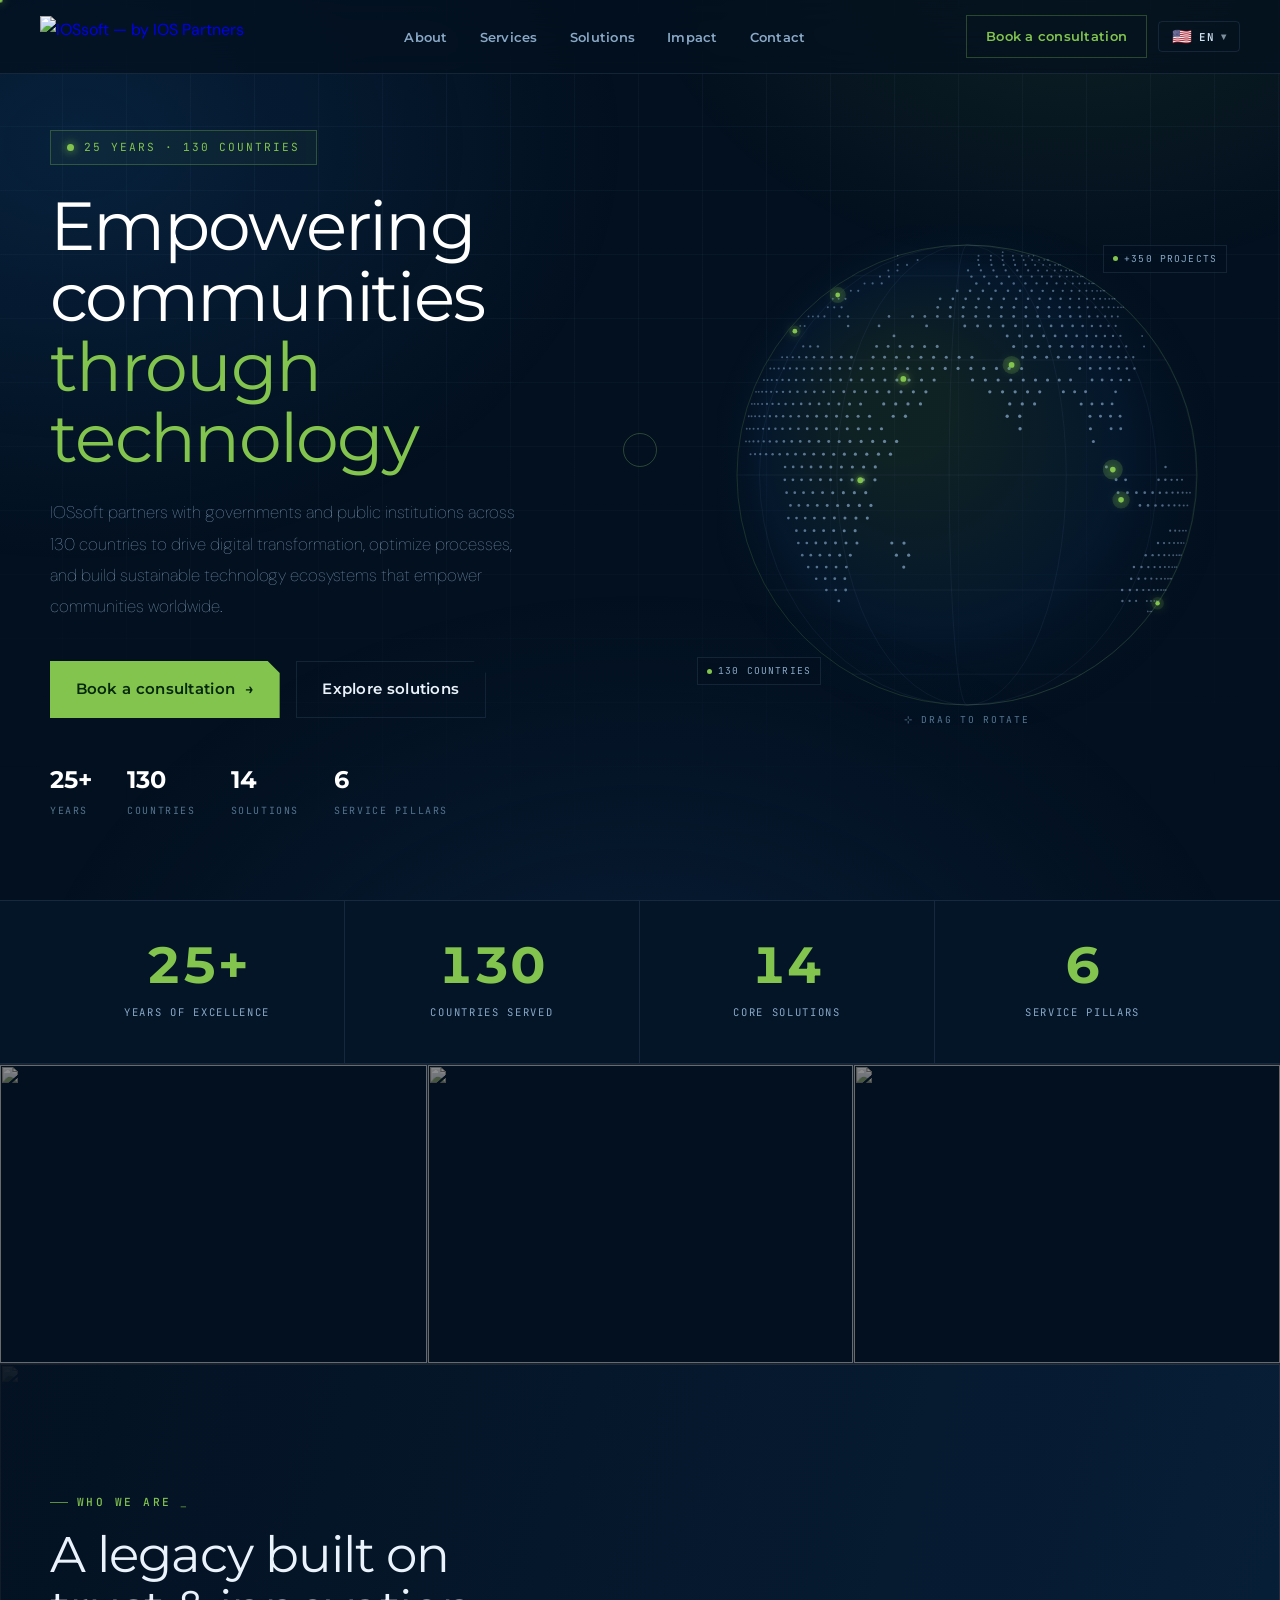
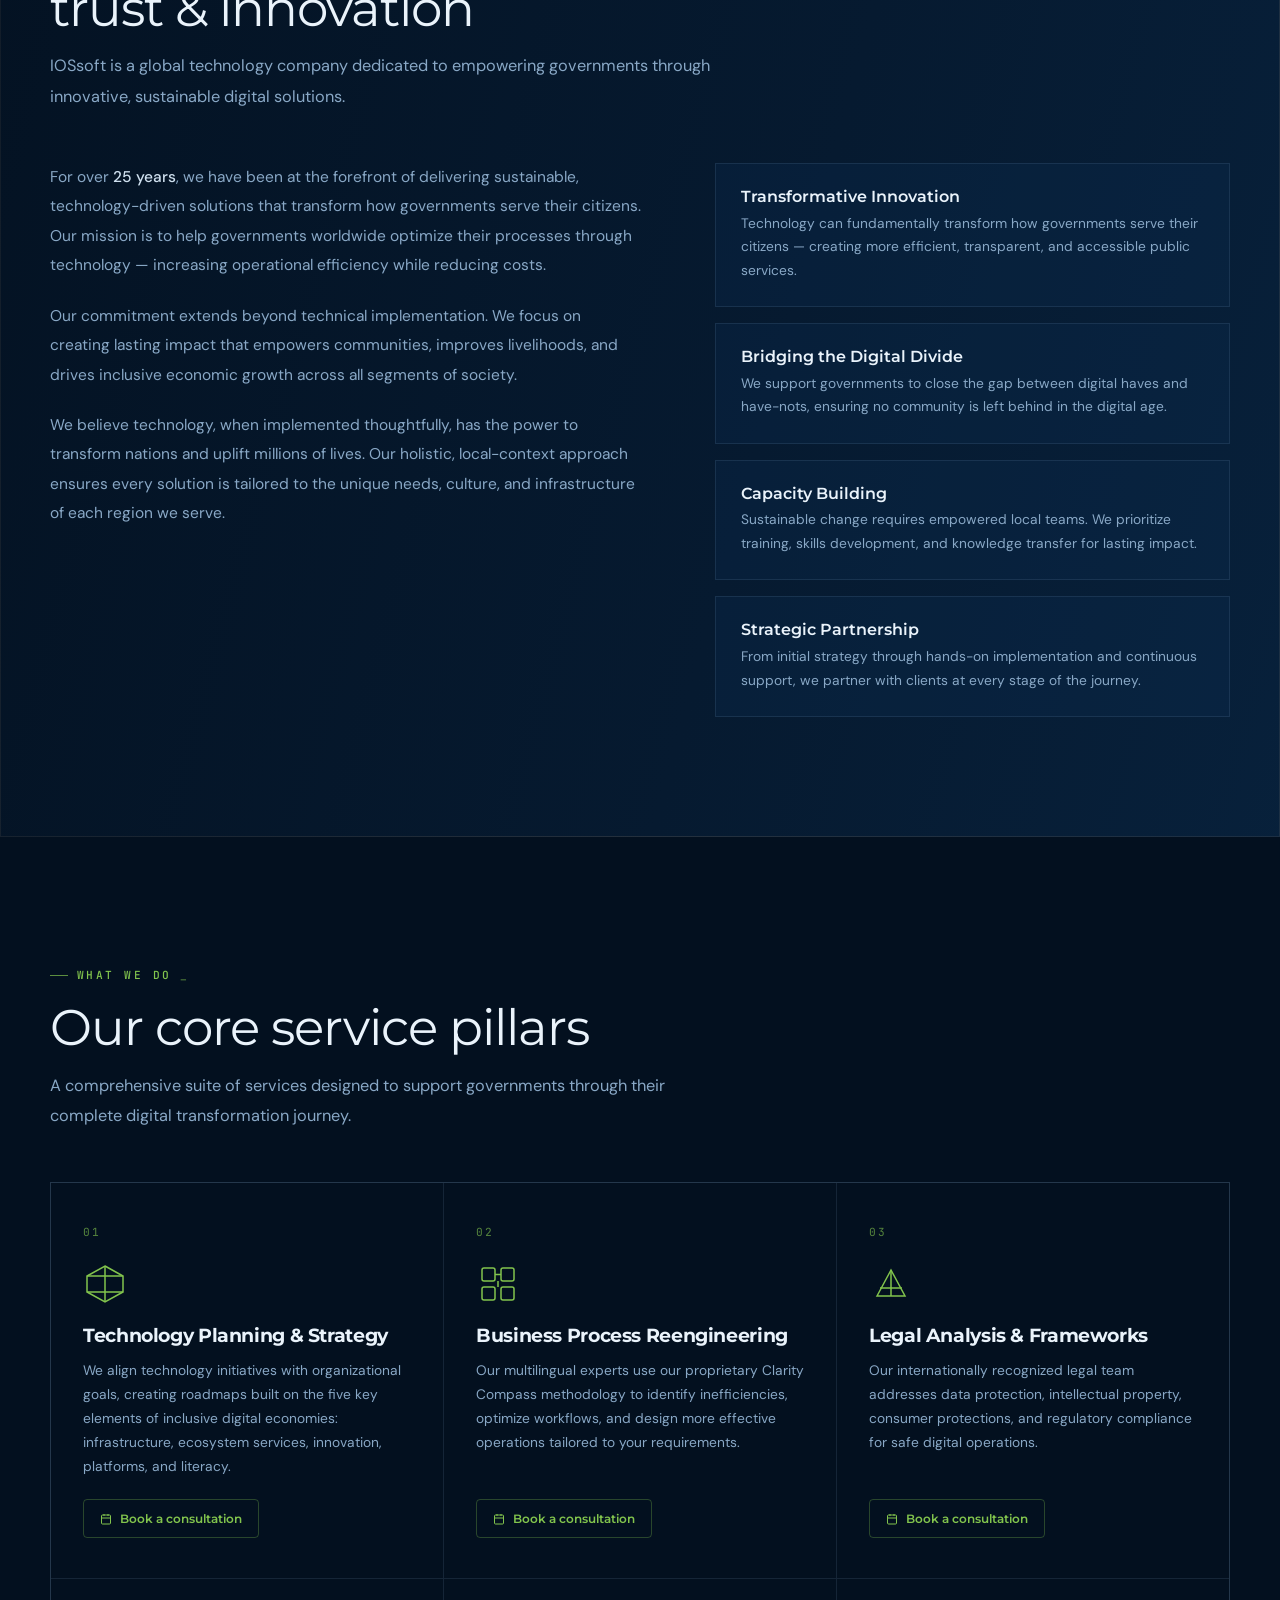
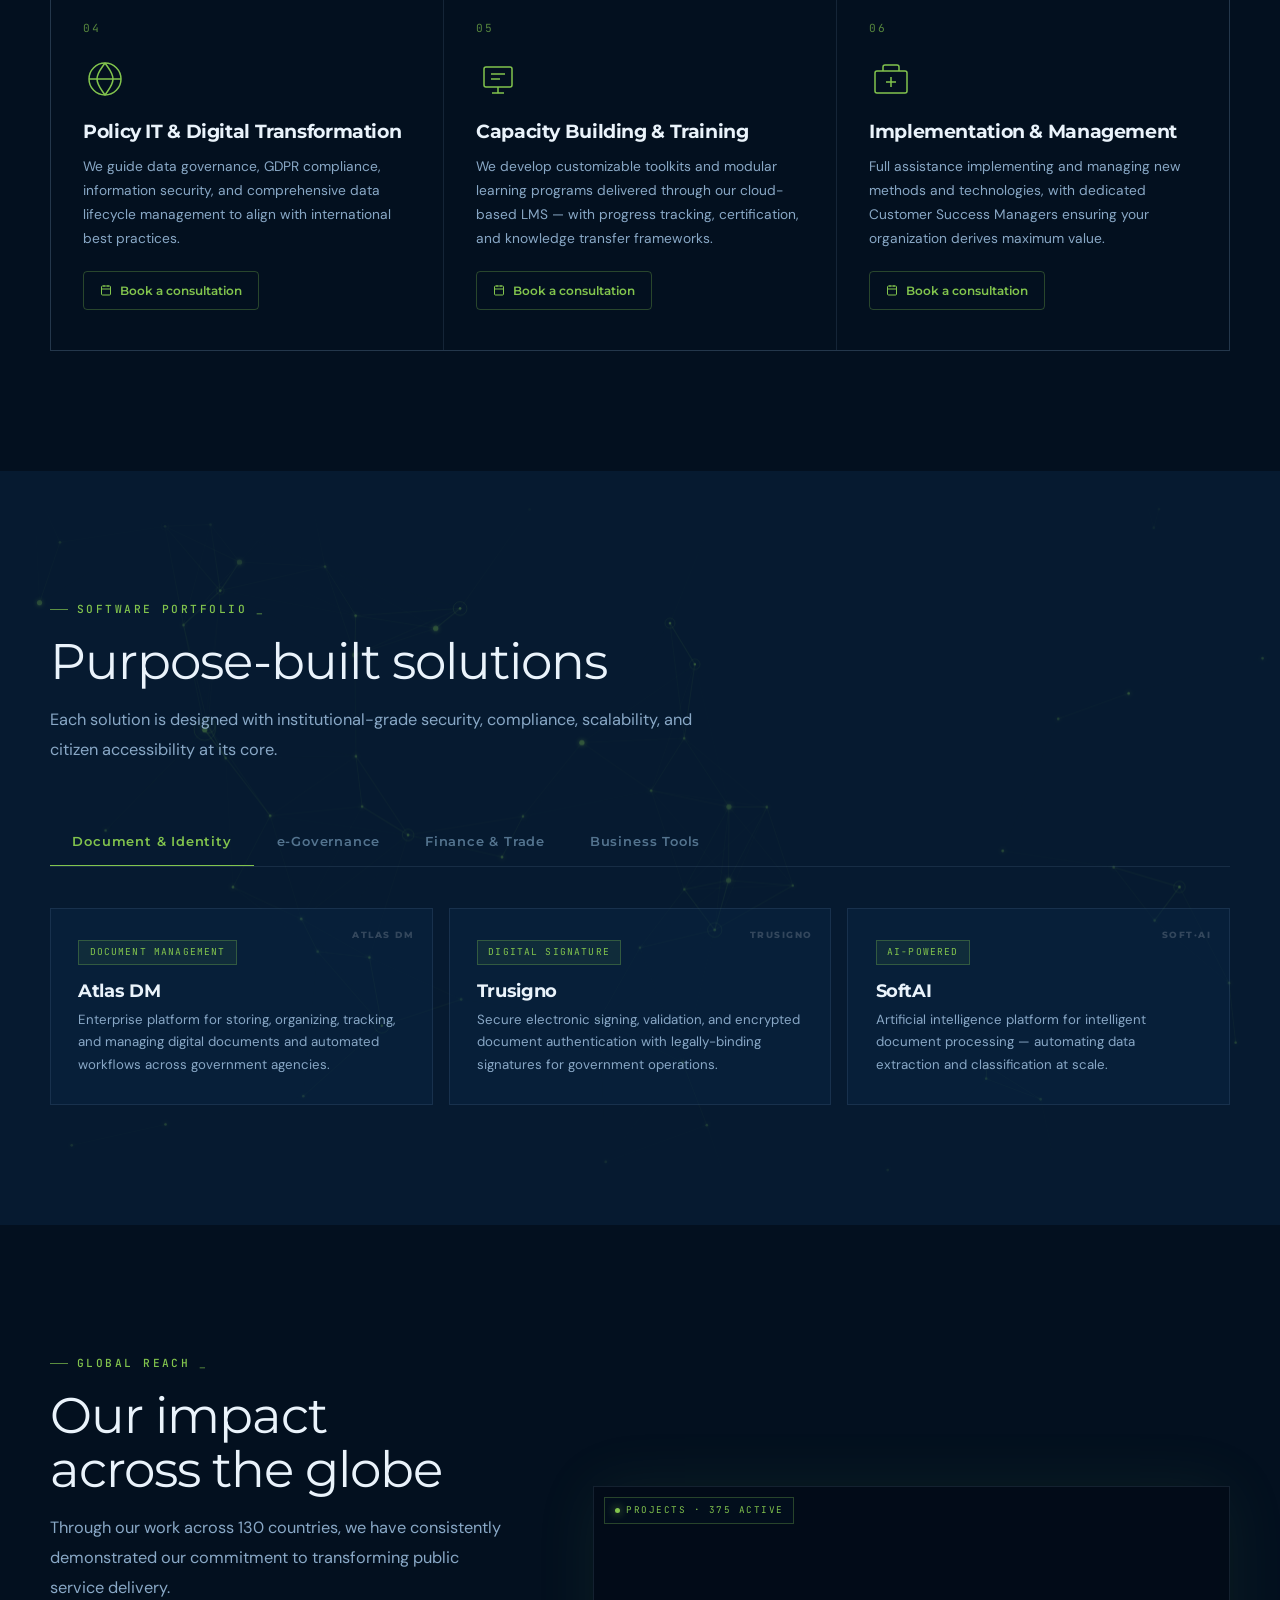
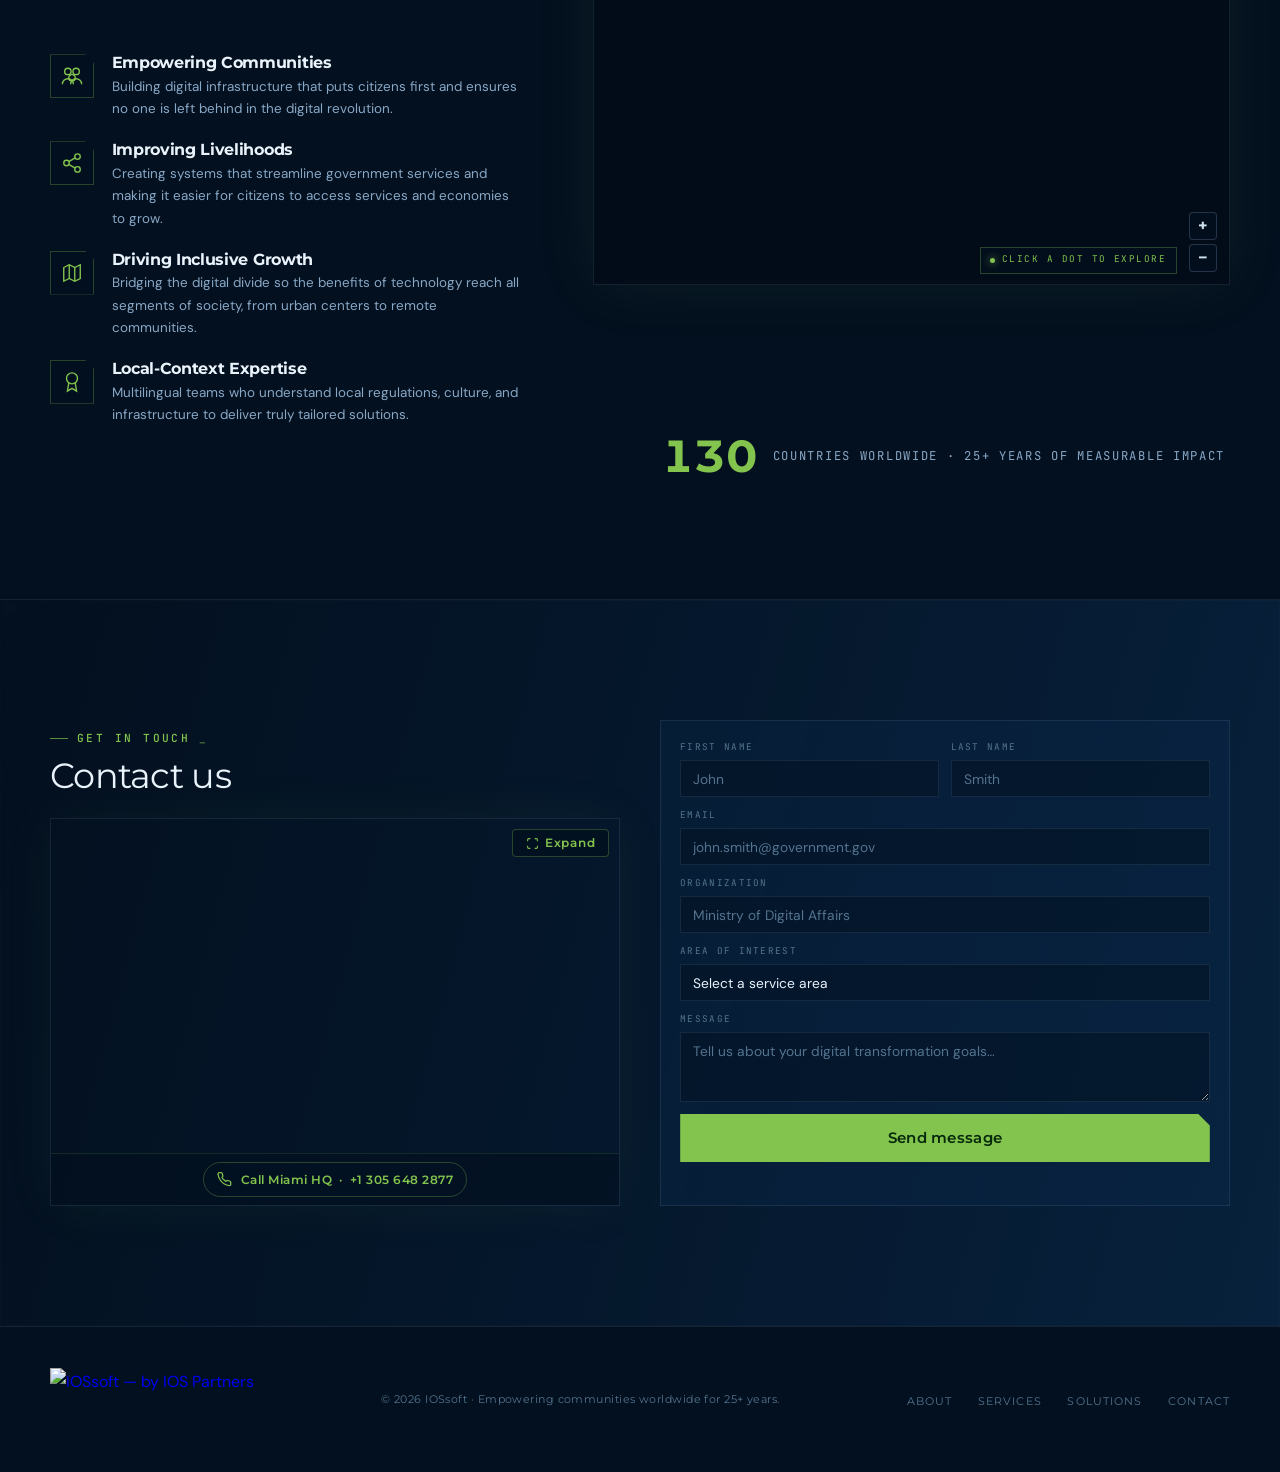
==== IOSsoft Website.html @ 81243e1b "Add files via upload" ====
<!DOCTYPE html>
<html lang="en" data-dir="a">
<head>
<meta charset="UTF-8">
<meta name="viewport" content="width=device-width, initial-scale=1.0">
<title>IOSsoft — Digital Transformation for Governments</title>
<link rel="preconnect" href="https://fonts.googleapis.com">
<link rel="preconnect" href="https://fonts.gstatic.com" crossorigin>
<link href="https://fonts.googleapis.com/css2?family=Montserrat:wght@500;600;700;800&family=DM+Sans:opsz,wght@9..40,300;9..40,400;9..40,500&family=JetBrains+Mono:wght@400;500&display=swap" rel="stylesheet">
<link rel="stylesheet" href="iossoft.css">
<link id="gfont-Montserrat" rel="stylesheet" href="https://fonts.googleapis.com/css2?family=Montserrat:wght@300;400;500;600;700&amp;display=swap">
</head>
<body>

<div class="progress" id="progress"></div>
<div class="bg-field"></div>
<div class="spot" id="spot"></div>

<!-- NAV -->
<nav class="nav" id="nav">
  <a href="#home" class="brand" data-hot>
    <img class="brand-logo" src="assets/logo-nav-light.png" alt="IOSsoft — by IOS Partners">
  </a>
  <ul class="nav-links">
    <li><a href="#about" data-hot style="font-family: Montserrat">About</a></li>
    <li><a href="#services" data-hot style="font-family: Montserrat">Services</a></li>
    <li><a href="#solutions" data-hot style="font-family: Montserrat">Solutions</a></li>
    <li><a href="#impact" data-hot style="font-family: Montserrat">Impact</a></li>
    <li><a href="#contact" data-hot style="font-family: Montserrat">Contact</a></li>
  </ul>
  <div class="nav-right">
    <a href="https://meetings.hubspot.com/stephan10/bdpartner-firm-pitch" target="_blank" rel="noopener" class="nav-cta" data-hot>Book a consultation</a>
  </div>
</nav>

<main>

<!-- HERO -->
<section class="hero" id="home">
  <div class="wrap">
    <div class="hero-grid">
      <div class="hero-content reveal">
        <div class="hero-tag"><span class="pulse"></span>25 years · 130 countries</div>
        <h1 style="font-weight:400">Empowering communities<span class="accentline">through technology</span></h1>
        <p class="hero-lead" style="font-weight: 100; color: rgb(137, 168, 198)"><strong>IOSsoft</strong> partners with governments and public institutions across 130 countries to drive digital transformation, optimize processes and build sustainable technology ecosystems that empower communities worldwide</p>
        <div class="hero-actions">
          <a href="#contact" class="btn btn-primary" data-hot>Book a consultation <span class="arr">→</span></a>
          <a href="#solutions" class="btn btn-ghost" data-hot>Explore solutions</a>
        </div>
        <div class="hero-meta">
          <div><span class="n" data-count="25" data-suffix="+">25+</span><span class="l">Years</span></div>
          <div><span class="n" data-count="130">130</span><span class="l">Countries</span></div>
          <div><span class="n" data-count="14">14</span><span class="l">Solutions</span></div>
          <div><span class="n" data-count="6">6</span><span class="l">Service pillars</span></div>
        </div>
      </div>
      <div class="hero-visual reveal">
        <div class="globe-wrap">
          <canvas class="globe-canvas" id="heroGlobe"></canvas>
          <div class="hud-chip c1">+350 PROJECTS</div>
          <div class="hud-chip c2">130 COUNTRIES</div>
          <div class="globe-hint">⊹ Drag to rotate</div>
        </div>
      </div>
    </div>
  </div>
</section>

<!-- STATS -->
<section class="stats">
  <div class="wrap">
    <div class="stats-grid">
      <div class="stat"><span class="n" data-count="25" data-suffix="+">25+</span><span class="l">Years of excellence</span></div>
      <div class="stat"><span class="n" data-count="130">130</span><span class="l">Countries served</span></div>
      <div class="stat"><span class="n" data-count="14">14</span><span class="l">Core solutions</span></div>
      <div class="stat"><span class="n" data-count="6">6</span><span class="l">Service pillars</span></div>
    </div>
  </div>
</section>

<!-- PHOTO STRIP -->
<div class="photo-strip" aria-hidden="true">
  <figure class="ps-fig">
    <img src="https://images.unsplash.com/photo-1531482615713-2afd69097998?w=700&h=480&q=75&fit=crop" alt="" loading="lazy">
    <figcaption>Collaborative strategy · across 130 countries</figcaption>
  </figure>
  <figure class="ps-fig">
    <img src="uploads/pexels-mecky-7033580-213b762b.jpg" alt="" loading="lazy" style="object-position:center 30%;object-fit:cover">
    <figcaption>Bridging the digital divide · for communities everywhere</figcaption>
  </figure>
  <figure class="ps-fig">
    <img src="https://images.unsplash.com/photo-1551288049-bebda4e38f71?w=700&h=480&q=75&fit=crop" alt="" loading="lazy">
    <figcaption>Real-time data · for public institutions</figcaption>
  </figure>
</div>

<!-- ABOUT -->
<section class="section-pad about-sec" id="about">
  <div class="about-bg-photo"><img src="https://images.unsplash.com/photo-1488521787991-ed7bbaae773c?w=1400&h=900&q=80&fit=crop&crop=faces,center" alt="" loading="lazy"></div>
  <div class="wrap" style="position:relative;z-index:1">
    <div class="sec-head reveal">
      <span class="eyebrow">Who we are</span>
      <h2 class="h-section" style="font-weight: 400">A legacy built on trust &amp; innovation</h2>
      <p class="lede"><strong>IOSsoft</strong> is a global technology company dedicated to empowering governments through innovative, sustainable digital solutions</p>
    </div>
    <div class="about-grid">
      <div class="about-text reveal">
        <p>For over <strong>25 years</strong>, we have been at the forefront of delivering sustainable, technology-driven solutions that transform how governments serve their citizens. Our mission is to help governments worldwide optimize their processes through technology — increasing operational efficiency while reducing costs.</p>
        <p>Our commitment extends beyond technical implementation. We focus on creating lasting impact that empowers communities, improves livelihoods, and drives inclusive economic growth across all segments of society.</p>
        <p>We believe technology, when implemented thoughtfully, has the power to transform nations and uplift millions of lives. Our holistic, local-context approach ensures every solution is tailored to the unique needs, culture, and infrastructure of each region we serve.</p>
      </div>
      <div class="values reveal">
        <div class="panel value ticks"><h3>Transformative Innovation</h3><p>Technology can fundamentally transform how governments serve their citizens — creating more efficient, transparent, and accessible public services.</p></div>
        <div class="panel value ticks"><h3>Bridging the Digital Divide</h3><p>We support governments to close the gap between digital haves and have-nots, ensuring no community is left behind in the digital age.</p></div>
        <div class="panel value ticks"><h3>Capacity Building</h3><p>Sustainable change requires empowered local teams. We prioritize training, skills development, and knowledge transfer for lasting impact.</p></div>
        <div class="panel value ticks"><h3>Strategic Partnership</h3><p>From initial strategy through hands-on implementation and continuous support, we partner with clients at every stage of the journey.</p></div>
      </div>
    </div>
  </div>
</section>

<!-- SERVICES -->
<section class="section-pad" id="services">
  <div class="wrap">
    <div class="sec-head reveal">
      <span class="eyebrow">What we do</span>
      <h2 class="h-section" style="font-weight: 400">Our core service pillars</h2>
      <p class="lede">A comprehensive suite of services designed to support governments through their complete digital transformation journey</p>
    </div>
    <div class="svc-grid reveal">
      <div class="svc" data-svc-id="1"><span class="num">01</span>
        <svg class="ic" viewBox="0 0 44 44" fill="none" stroke="currentColor" stroke-width="1.5"><polygon points="22,4 40,14 40,30 22,40 4,30 4,14"/><line x1="22" y1="4" x2="22" y2="40"/><line x1="4" y1="14" x2="40" y2="14"/><line x1="4" y1="30" x2="40" y2="30"/></svg>
        <h3>Technology Planning &amp; Strategy</h3>
        <p>We align technology initiatives with organizational goals, creating roadmaps built on the five key elements of inclusive digital economies: infrastructure, ecosystem services, innovation, platforms, and literacy.</p>
        <div class="svc-footer"><a href="https://meetings.hubspot.com/stephan10/bdpartner-firm-pitch" target="_blank" rel="noopener" class="svc-cal-btn" onclick="event.stopPropagation()"><svg width="12" height="12" viewBox="0 0 24 24" fill="none" stroke="currentColor" stroke-width="2"><rect x="3" y="4" width="18" height="18" rx="2"/><line x1="16" y1="2" x2="16" y2="6"/><line x1="8" y1="2" x2="8" y2="6"/><line x1="3" y1="10" x2="21" y2="10"/></svg>Book a consultation</a></div></div>
      <div class="svc" data-svc-id="2"><span class="num">02</span>
        <svg class="ic" viewBox="0 0 44 44" fill="none" stroke="currentColor" stroke-width="1.5"><rect x="6" y="6" width="13" height="13" rx="2"/><rect x="25" y="6" width="13" height="13" rx="2"/><rect x="6" y="25" width="13" height="13" rx="2"/><rect x="25" y="25" width="13" height="13" rx="2"/><line x1="19" y1="12.5" x2="25" y2="12.5"/><line x1="22" y1="19" x2="22" y2="25"/></svg>
        <h3>Business Process Reengineering</h3>
        <p>Our multilingual experts use our proprietary Clarity Compass methodology to identify inefficiencies, optimize workflows, and design more effective operations tailored to your requirements.</p>
        <div class="svc-footer"><a href="https://meetings.hubspot.com/stephan10/bdpartner-firm-pitch" target="_blank" rel="noopener" class="svc-cal-btn" onclick="event.stopPropagation()"><svg width="12" height="12" viewBox="0 0 24 24" fill="none" stroke="currentColor" stroke-width="2"><rect x="3" y="4" width="18" height="18" rx="2"/><line x1="16" y1="2" x2="16" y2="6"/><line x1="8" y1="2" x2="8" y2="6"/><line x1="3" y1="10" x2="21" y2="10"/></svg>Book a consultation</a></div></div>
      <div class="svc" data-svc-id="3"><span class="num">03</span>
        <svg class="ic" viewBox="0 0 44 44" fill="none" stroke="currentColor" stroke-width="1.5"><path d="M8 34 L22 8 L36 34 Z"/><line x1="22" y1="8" x2="22" y2="34"/><line x1="11" y1="26" x2="33" y2="26"/></svg>
        <h3>Legal Analysis &amp; Frameworks</h3>
        <p>Our internationally recognized legal team addresses data protection, intellectual property, consumer protections, and regulatory compliance for safe digital operations.</p>
        <div class="svc-footer"><a href="https://meetings.hubspot.com/stephan10/bdpartner-firm-pitch" target="_blank" rel="noopener" class="svc-cal-btn" onclick="event.stopPropagation()"><svg width="12" height="12" viewBox="0 0 24 24" fill="none" stroke="currentColor" stroke-width="2"><rect x="3" y="4" width="18" height="18" rx="2"/><line x1="16" y1="2" x2="16" y2="6"/><line x1="8" y1="2" x2="8" y2="6"/><line x1="3" y1="10" x2="21" y2="10"/></svg>Book a consultation</a></div></div>
      <div class="svc" data-svc-id="4"><span class="num">04</span>
        <svg class="ic" viewBox="0 0 44 44" fill="none" stroke="currentColor" stroke-width="1.5"><circle cx="22" cy="22" r="16"/><path d="M22 6 C26 12, 30 16, 30 22 C30 28, 26 32, 22 38"/><path d="M22 6 C18 12, 14 16, 14 22 C14 28, 18 32, 22 38"/><line x1="6" y1="22" x2="38" y2="22"/></svg>
        <h3>Policy IT &amp; Digital Transformation</h3>
        <p>We guide data governance, GDPR compliance, information security, and comprehensive data lifecycle management to align with international best practices.</p>
        <div class="svc-footer"><a href="https://meetings.hubspot.com/stephan10/bdpartner-firm-pitch" target="_blank" rel="noopener" class="svc-cal-btn" onclick="event.stopPropagation()"><svg width="12" height="12" viewBox="0 0 24 24" fill="none" stroke="currentColor" stroke-width="2"><rect x="3" y="4" width="18" height="18" rx="2"/><line x1="16" y1="2" x2="16" y2="6"/><line x1="8" y1="2" x2="8" y2="6"/><line x1="3" y1="10" x2="21" y2="10"/></svg>Book a consultation</a></div></div>
      <div class="svc" data-svc-id="5"><span class="num">05</span>
        <svg class="ic" viewBox="0 0 44 44" fill="none" stroke="currentColor" stroke-width="1.5"><rect x="8" y="10" width="28" height="20" rx="2"/><line x1="15" y1="17" x2="29" y2="17"/><line x1="15" y1="22" x2="24" y2="22"/><path d="M22 30 L22 36 M16 36 L28 36"/></svg>
        <h3>Capacity Building &amp; Training</h3>
        <p>We develop customizable toolkits and modular learning programs delivered through our cloud-based LMS — with progress tracking, certification, and knowledge transfer frameworks.</p>
        <div class="svc-footer"><a href="https://meetings.hubspot.com/stephan10/bdpartner-firm-pitch" target="_blank" rel="noopener" class="svc-cal-btn" onclick="event.stopPropagation()"><svg width="12" height="12" viewBox="0 0 24 24" fill="none" stroke="currentColor" stroke-width="2"><rect x="3" y="4" width="18" height="18" rx="2"/><line x1="16" y1="2" x2="16" y2="6"/><line x1="8" y1="2" x2="8" y2="6"/><line x1="3" y1="10" x2="21" y2="10"/></svg>Book a consultation</a></div></div>
      <div class="svc" data-svc-id="6"><span class="num">06</span>
        <svg class="ic" viewBox="0 0 44 44" fill="none" stroke="currentColor" stroke-width="1.5"><rect x="6" y="14" width="32" height="22" rx="2"/><path d="M14 14 L14 10 C14 8 16 8 16 8 L28 8 C28 8 30 8 30 10 L30 14"/><line x1="22" y1="20" x2="22" y2="30"/><line x1="17" y1="25" x2="27" y2="25"/></svg>
        <h3>Implementation &amp; Management</h3>
        <p>Full assistance implementing and managing new methods and technologies, with dedicated Customer Success Managers ensuring your organization derives maximum value.</p>
        <div class="svc-footer"><a href="https://meetings.hubspot.com/stephan10/bdpartner-firm-pitch" target="_blank" rel="noopener" class="svc-cal-btn" onclick="event.stopPropagation()"><svg width="12" height="12" viewBox="0 0 24 24" fill="none" stroke="currentColor" stroke-width="2"><rect x="3" y="4" width="18" height="18" rx="2"/><line x1="16" y1="2" x2="16" y2="6"/><line x1="8" y1="2" x2="8" y2="6"/><line x1="3" y1="10" x2="21" y2="10"/></svg>Book a consultation</a></div></div>
    </div>
  </div>
</section>

<!-- SOLUTIONS -->
<section class="section-pad solutions-sec" id="solutions">
  <canvas class="sol-canvas" id="solNet"></canvas>
  <div class="wrap" style="position:relative;z-index:1">
    <div class="sec-head reveal">
      <span class="eyebrow">Software portfolio</span>
      <h2 class="h-section" style="font-weight: 400">Purpose-built solutions</h2>
      <p class="lede">Each solution is designed with institutional-grade security, compliance, scalability, and citizen accessibility at its core</p>
    </div>
    <div class="reveal">
      <div class="tabnav" role="tablist">
        <button class="tab-btn active" data-tab="docs" data-hot>Document &amp; Identity</button>
        <button class="tab-btn" data-tab="gov" data-hot>e-Governance</button>
        <button class="tab-btn" data-tab="finance" data-hot>Finance &amp; Trade</button>
        <button class="tab-btn" data-tab="business" data-hot>Business Tools</button>
      </div>

      <div class="tab-panel active" id="tab-docs">
        <div class="panel sol ticks"><span class="badge">Document Management</span><span class="sol-logo">ATLAS DM</span><h3>Atlas DM</h3><p>Enterprise platform for storing, organizing, tracking, and managing digital documents and automated workflows across government agencies.</p></div>
        <div class="panel sol ticks"><span class="badge">Digital Signature</span><span class="sol-logo">TRUSIGNO</span><h3>Trusigno</h3><p>Secure electronic signing, validation, and encrypted document authentication with legally-binding signatures for government operations.</p></div>
        <div class="panel sol ticks"><span class="badge">AI-Powered</span><span class="sol-logo">SOFT·AI</span><h3>SoftAI</h3><p>Artificial intelligence platform for intelligent document processing — automating data extraction and classification at scale.</p></div>
      </div>

      <div class="tab-panel" id="tab-gov">
        <div class="panel sol ticks"><span class="badge">Inter-Agency</span><span class="sol-logo">INTERGOV</span><h3>InterGOV Portal</h3><p>Single Window platform for government service integration and seamless data exchange between agencies, eliminating redundancy.</p></div>
        <div class="panel sol ticks"><span class="badge">Single Window</span><span class="sol-logo">SW·FW</span><h3>Single Window Framework</h3><p>Flexible digital platform configurable for Trade, Port Community, Investment, Tourism, and Inter-Agency Government Services.</p></div>
        <div class="panel sol ticks"><span class="badge">Urban Planning</span><span class="sol-logo">eCIOG</span><h3>eCiog</h3><p>Urban planning management system supporting permits, zoning, land use, and municipal planning with real-time collaboration.</p></div>
        <div class="panel sol ticks"><span class="badge">Construction</span><span class="sol-logo">EZPERMIT</span><h3>EZPermit</h3><p>Construction registry for real-time contractor communication. Citizens and contractors apply for construction, demolition, occupancy, and rezoning permits digitally.</p></div>
        <div class="panel sol ticks"><span class="badge">Vehicle Registry</span><span class="sol-logo">V·REG</span><h3>Vehicle Registry</h3><p>Inspection management platform for vehicle registration, compliance, and inspection tracking for government transport authorities.</p></div>
        <div class="panel sol ticks"><span class="badge">Workflow</span><span class="sol-logo">TICKETSYS</span><h3>Ticket System</h3><p>Workflow automation and issue tracking for service requests, approvals, and case management across government departments.</p></div>
      </div>

      <div class="tab-panel" id="tab-finance">
        <div class="panel sol ticks"><span class="badge">Public Finance</span><span class="sol-logo">FREEBALANCE</span><h3>FreeBalance Suite</h3><p>The only Public Financial Management solution designed exclusively with and for government. Flexible, modular, and scales with evolving needs.</p></div>
        <div class="panel sol ticks"><span class="badge">Customs</span><span class="sol-logo">RISKM</span><h3>Risk Management</h3><p>Customs Risk Management for cargo analysis, compliance monitoring, and trade risk assessment to optimize border operations.</p></div>
        <div class="panel sol ticks"><span class="badge">Procurement</span><span class="sol-logo">ePROC</span><h3>Procurement &amp; Contracts</h3><p>SaaS modules covering e-registration, e-publishing, e-tendering, e-evaluation, and e-contract management aligned with international guidelines.</p></div>
        <div class="panel sol ticks"><span class="badge">Auction</span><span class="sol-logo">eAUCTION</span><h3>eAuction</h3><p>Online auction management for electronic bidding, procurement, and public sales with full audit trails and transparency.</p></div>
        <div class="panel sol ticks"><span class="badge">Business Registration</span><span class="sol-logo">BIZ·REG</span><h3>Business Registration</h3><p>Streamlined company incorporation, licensing, and investment promotion that reduces registration times from weeks to hours.</p></div>
        <div class="panel sol ticks"><span class="badge">Investment</span><span class="sol-logo">INV·PRO</span><h3>Investment Promotion</h3><p>Digital platform to attract and support foreign and domestic investors with streamlined onboarding, regulatory guidance, and real-time support.</p></div>
      </div>

      <div class="tab-panel" id="tab-business">
        <div class="panel sol ticks"><span class="badge">CRM</span><span class="sol-logo">HubSpot</span><h3>HubSpot CRM</h3><p>Customized CRM deployment that boosts productivity, sharpens decision-making, and scales with your organization — delivering measurable ROI.</p></div>
        <div class="panel sol ticks"><span class="badge">Data Intelligence</span><span class="sol-logo">SigParser</span><h3>SigParser</h3><p>Securely scans emails, calendars, and address books to auto-generate detailed profiles on people and companies your organization interacts with.</p></div>
        <div class="panel sol ticks"><span class="badge">Visualization</span><span class="sol-logo">Lucid</span><h3>LucidChart</h3><p>Web-based diagramming for visual collaboration — draw, revise, and share charts to improve processes and organizational structures.</p></div>
      </div>
    </div>
  </div>
</section>

<!-- IMPACT -->
<!-- IMPACT -->
<section class="section-pad impact-sec" id="impact">
  <div class="wrap">
    <div class="impact-grid">
      <div class="impact-content">
        <div class="sec-head reveal">
          <span class="eyebrow">Global reach</span>
          <h2 class="h-section" style="font-weight:400">Our impact across the globe</h2>
          <p class="lede">Through our work across 130 countries, we have consistently demonstrated our commitment to transforming public service delivery</p>
        </div>
        <div class="points reveal">
          <div class="point"><div class="ic"><svg width="22" height="22" viewBox="0 0 24 24" fill="none" stroke="currentColor" stroke-width="1.5"><circle cx="7.5" cy="7" r="3.5"/><circle cx="16.5" cy="7" r="3.5"/><circle cx="12" cy="14" r="3.5"/><path d="M1.5 21a6 6 0 0 1 12 0"/><path d="M10.5 21a6 6 0 0 1 12 0"/></svg></div><div><h3>Empowering Communities</h3><p>Building digital infrastructure that puts citizens first and ensures no one is left behind in the digital revolution.</p></div></div>
          <div class="point"><div class="ic"><svg width="22" height="22" viewBox="0 0 24 24" fill="none" stroke="currentColor" stroke-width="1.5"><circle cx="18" cy="5" r="3"/><circle cx="6" cy="12" r="3"/><circle cx="18" cy="19" r="3"/><line x1="8.59" y1="13.51" x2="15.42" y2="17.49"/><line x1="15.41" y1="6.51" x2="8.59" y2="10.49"/></svg></div><div><h3>Improving Livelihoods</h3><p>Creating systems that streamline government services and making it easier for citizens to access services and economies to grow.</p></div></div>
          <div class="point"><div class="ic"><svg width="22" height="22" viewBox="0 0 24 24" fill="none" stroke="currentColor" stroke-width="1.5"><polygon points="3 6 9 3 15 6 21 3 21 18 15 21 9 18 3 21"/><line x1="9" y1="3" x2="9" y2="18"/><line x1="15" y1="6" x2="15" y2="21"/></svg></div><div><h3>Driving Inclusive Growth</h3><p>Bridging the digital divide so the benefits of technology reach all segments of society, from urban centers to remote communities.</p></div></div>
          <div class="point"><div class="ic"><svg width="22" height="22" viewBox="0 0 24 24" fill="none" stroke="currentColor" stroke-width="1.5"><circle cx="12" cy="8" r="6"/><path d="M15.477 12.89 17 22l-5-3-5 3 1.523-9.11"/></svg></div><div><h3>Local-Context Expertise</h3><p>Multilingual teams who understand local regulations, culture, and infrastructure to deliver truly tailored solutions.</p></div></div>
        </div>

      </div>
      <div class="impact-map-col reveal" style="position:relative">
        <canvas id="impactProjectMap" style="width:100%;height:100%;display:block;cursor:pointer"></canvas>
        <div class="map-hud map-hud-tl">PROJECTS · 375 ACTIVE</div>
        <div class="map-hud map-hud-br" style="right:52px">CLICK A DOT TO EXPLORE</div>
        <div class="map-zoom-btns">
          <button class="mzb" id="impactZoomIn" title="Zoom in">+</button>
          <button class="mzb" id="impactZoomOut" title="Zoom out">&minus;</button>
        </div>
      </div>
    </div>
    <div class="impact-tally-below reveal">
      <span class="n" data-count="130">130</span>
      <span class="l" data-i18n="impact_tally">Countries worldwide · 25+ years of measurable impact</span>
    </div>
  </div>
</section>

<!-- CONTACT -->
<section class="section-pad contact-sec" id="contact">
  <div class="contact-bg-photo"><img src="https://images.unsplash.com/photo-1477959858617-67f85cf4f1df?w=1400&h=900&q=75&fit=crop" alt="" loading="lazy"></div>
  <div class="wrap" style="position:relative;z-index:1">
    <div class="contact-grid">
      <div class="contact-map-col reveal">
        <div class="contact-col-hdr">
          <span class="eyebrow">Get in touch</span>
          <h2 style="font-weight:400;margin:.6rem 0 .35rem">Contact us</h2>
  
        </div>
        <div class="offices-map-wrap offices-map-fill">
          <button class="offices-expand-btn" id="officesExpandBtn" title="View full map"><svg width="13" height="13" viewBox="0 0 24 24" fill="none" stroke="currentColor" stroke-width="2"><path d="M8 3H5a2 2 0 0 0-2 2v3m18 0V5a2 2 0 0 0-2-2h-3m0 18h3a2 2 0 0 0 2-2v-3M3 16v3a2 2 0 0 0 2 2h3"/></svg> Expand</button>
          <canvas id="officesMapCanvas"></canvas>
          <div class="offices-call-bar">
            <a href="tel:+13056482877" class="offices-call-btn">
              <svg width="15" height="15" viewBox="0 0 24 24" fill="none" stroke="currentColor" stroke-width="2" stroke-linecap="round" stroke-linejoin="round"><path d="M22 16.92v3a2 2 0 0 1-2.18 2 19.79 19.79 0 0 1-8.63-3.07A19.5 19.5 0 0 1 4.69 12a19.79 19.79 0 0 1-3.07-8.67A2 2 0 0 1 3.59 1.18h3a2 2 0 0 1 2 1.72c.127.96.361 1.903.7 2.81a2 2 0 0 1-.45 2.11L7.91 8.77a16 16 0 0 0 6.29 6.29l.91-.91a2 2 0 0 1 2.11-.45c.907.339 1.85.573 2.81.7a2 2 0 0 1 1.72 2.02z"/></svg>
              Call Miami HQ &nbsp;·&nbsp; +1 305 648 2877
            </a>
          </div>
        </div>
      </div>
      <form class="panel form reveal contact-form-full" id="contactForm" novalidate>
        <div class="frow">
          <div class="fgroup"><label class="flabel">First name</label><input class="field" name="first" type="text" placeholder="John" data-hot></div>
          <div class="fgroup"><label class="flabel">Last name</label><input class="field" name="last" type="text" placeholder="Smith" data-hot></div>
        </div>
        <div class="fgroup"><label class="flabel">Email</label><input class="field" name="email" type="email" placeholder="john.smith@government.gov" data-hot></div>
        <div class="fgroup"><label class="flabel">Organization</label><input class="field" name="org" type="text" placeholder="Ministry of Digital Affairs" data-hot></div>
        <div class="fgroup"><label class="flabel">Area of interest</label>
          <select class="field" name="area" data-hot>
            <option value="" disabled selected>Select a service area</option>
            <option>Technology Planning &amp; Strategy</option>
            <option>Business Process Reengineering</option>
            <option>Legal Framework Development</option>
            <option>Policy IT &amp; Digital Transformation</option>
            <option>Capacity Building &amp; Training</option>
            <option>Implementation &amp; Management</option>
            <option>Software Solutions</option>
          </select>
        </div>
        <div class="fgroup"><label class="flabel">Message</label><textarea class="field" name="msg" placeholder="Tell us about your digital transformation goals…" data-hot></textarea></div>
        <button class="btn btn-primary" type="submit" style="justify-content:center" data-hot>Send message <span class="arr">→</span></button>
        <div class="form-status" id="formStatus"></div>
      </form>
    </div>
  </div>
</section>

<!-- SOLUTION POPUP -->
<div id="sol-popup-overlay">
  <div id="sol-popup-box">
    <div id="sol-popup-worldmap" aria-hidden="true"><canvas id="sol-popup-map-canvas"></canvas></div>
    <div id="sol-popup-hdr">
      <div>
        <span class="eyebrow" style="margin-bottom:.3rem;display:block">Highlighted projects</span>
        <h3 id="sol-popup-title"></h3>
      </div>
      <button id="sol-popup-close" title="Close"><svg width="16" height="16" viewBox="0 0 24 24" fill="none" stroke="currentColor" stroke-width="2" stroke-linecap="round" stroke-linejoin="round"><line x1="18" y1="6" x2="6" y2="18"></line><line x1="6" y1="6" x2="18" y2="18"></line></svg></button>
    </div>
    <p id="sol-popup-desc"></p>
    <div id="sol-popup-projects"></div>
    <a href="https://meetings.hubspot.com/stephan10/bdpartner-firm-pitch" class="btn btn-primary" target="_blank" rel="noopener" style="display:inline-flex">Book a consultation <span class="arr">→</span></a>
  </div>
</div>
<style>
#sol-popup-overlay{position:fixed;inset:0;background:rgba(0,8,20,.88);backdrop-filter:blur(8px);z-index:9000;display:none;align-items:center;justify-content:center;padding:1.5rem}
#sol-popup-overlay.open{display:flex}
#sol-popup-box{background:linear-gradient(135deg,rgba(3,16,31,.97) 0%,rgba(10,30,53,.97) 100%);border:1px solid rgba(130,196,77,.2);border-radius:14px;padding:2rem;max-width:820px;width:100%;max-height:88vh;overflow-y:auto;box-shadow:0 0 80px rgba(0,120,200,.18),0 0 0 1px rgba(130,196,77,.08);position:relative;overflow:hidden}
#sol-popup-hdr{display:flex;align-items:flex-start;justify-content:space-between;gap:1rem;margin-bottom:.8rem}
#sol-popup-title{font-family:Montserrat,sans-serif;font-size:1.35rem;font-weight:700;color:#eaf3fb;margin:0}
#sol-popup-desc{color:rgba(207,224,239,.72);font-family:Montserrat,sans-serif;font-size:.88rem;line-height:1.65;margin-bottom:1.5rem;padding-bottom:1.25rem;border-bottom:1px solid rgba(130,196,77,.1)}
#sol-popup-close{background:none;border:1px solid rgba(255,255,255,.15);color:#fff;width:36px;height:36px;border-radius:6px;cursor:pointer;display:flex;align-items:center;justify-content:center;flex-shrink:0;transition:border-color .2s,background .2s}
#sol-popup-worldmap{position:absolute;inset:0;pointer-events:none;opacity:.18;overflow:hidden;border-radius:14px}
#sol-popup-map-canvas{width:100%;height:100%;display:block}
#sol-popup-box>*:not(#sol-popup-worldmap){position:relative;z-index:1}
#sol-popup-projects{display:grid;grid-template-columns:repeat(3,1fr);gap:1rem;margin-bottom:1.75rem}
.sol-proj-card{background:rgba(255,255,255,.04);border:1px solid rgba(130,196,77,.12);border-radius:9px;padding:1.1rem;transition:border-color .2s}
.sol-proj-card:hover{border-color:rgba(130,196,77,.3)}
.sol-proj-flag{display:none}
.sol-proj-country{font-family:Montserrat,sans-serif;font-size:.72rem;font-weight:700;color:#82C44D;letter-spacing:.08em;text-transform:uppercase;margin-bottom:.5rem}
.sol-proj-desc{font-family:Montserrat,sans-serif;font-size:.8rem;color:rgba(207,224,239,.78);line-height:1.55;margin-bottom:.65rem}
.sol-proj-funder{font-family:'JetBrains Mono',monospace;font-size:.58rem;color:rgba(130,165,200,.55);text-transform:uppercase;letter-spacing:.07em;border-top:1px solid rgba(130,196,77,.08);padding-top:.45rem;margin-top:.4rem}
.sol-proj-logo{margin-top:.6rem}
.sol-proj-logo .pm-agency-logo-img{display:block;height:30px;max-width:110px;object-fit:contain;object-position:left center;background:#fff;border-radius:5px;padding:4px 8px}
@media(max-width:640px){#sol-popup-projects{grid-template-columns:1fr}}
</style>

<!-- OFFICES FULL MAP MODAL -->
<div id="offices-modal-overlay">
  <div id="offices-modal-box">
    <div id="offices-modal-hdr">
      <span class="eyebrow" style="margin:0">IOS Partners — Global Offices</span>
      <button id="offices-modal-close" title="Close">&#x2715;</button>
    </div>
    <canvas id="officesModalCanvas"></canvas>
  </div>
</div>

<!-- VIDEO MODAL -->
<div id="vmod-overlay">
  <div id="vmod-box">
    <div id="vmod-media">
      <div id="vmod-bg"></div>
      <div id="vmod-play-btn"><svg viewBox="0 0 24 24" fill="currentColor"><polygon points="5 3 19 12 5 21 5 3"/></svg></div>
      <div id="vmod-badge">Service preview</div>
    </div>
    <div id="vmod-info">
      <span class="eyebrow" style="margin-bottom:.2rem">What we do</span>
      <h3 id="vmod-title"></h3>
      <p id="vmod-desc"></p>
      <div class="vmod-actions">
        <a href="https://meetings.hubspot.com/stephan10/bdpartner-firm-pitch" target="_blank" rel="noopener" class="btn btn-primary">Book a consultation <span class="arr">→</span></a>
        <a href="#services" class="btn btn-ghost" onclick="window.closeVmod();return false">Explore service</a>
      </div>
    </div>
    <button id="vmod-close" aria-label="Close">✕</button>
  </div>
</div>

</main>

<!-- FOOTER -->
<footer class="footer">
  <div class="wrap footer-inner">
    <a href="#home" class="brand" data-hot><img class="brand-logo footer-logo-img" src="assets/logo-full-light.png" alt="IOSsoft — by IOS Partners"></a>
    <p class="footer-copy" style="font-family: Montserrat">© <span id="footer-year">2026</span> <strong>IOSsoft</strong> · Empowering communities worldwide for 25+ years.</p>
    <ul class="footer-links">
      <li><a href="#about" data-hot style="font-family: Montserrat">About</a></li>
      <li><a href="#services" data-hot style="font-family: Montserrat">Services</a></li>
      <li><a href="#solutions" data-hot style="font-family: Montserrat">Solutions</a></li>
      <li><a href="#contact" data-hot style="font-family: Montserrat">Contact</a></li>
    </ul>
  </div>
</footer>

<!-- custom cursor -->
<div class="cur" id="cur"></div>
<div class="cur-dot" id="curDot"></div>

<!-- Tweaks panel mount -->
<div id="tweaks-root"></div>

<script>
/* IOSsoft — interaction engine (inlined for robust loading) */
(function(){
  'use strict';
  var reduce = window.matchMedia('(prefers-reduced-motion:reduce)').matches;

  var cur = document.getElementById('cur');
  var dot = document.getElementById('curDot');
  var spot = document.getElementById('spot');
  if (window.matchMedia('(pointer:fine)').matches && cur && dot){
    var cx=window.innerWidth/2, cy=window.innerHeight/2, dx=cx, dy=cy;
    window.addEventListener('mousemove', function(e){
      dx=e.clientX; dy=e.clientY;
      dot.style.transform='translate('+dx+'px,'+dy+'px) translate(-50%,-50%)';
      if(spot){ spot.style.left=dx+'px'; spot.style.top=dy+'px'; }
    });
    (function raf(){
      cx += (dx-cx)*0.18; cy += (dy-cy)*0.18;
      cur.style.transform='translate('+cx+'px,'+cy+'px) translate(-50%,-50%)';
      requestAnimationFrame(raf);
    })();
    document.addEventListener('mouseover', function(e){
      if(e.target.closest('[data-hot]')) cur.classList.add('hot');
    });
    document.addEventListener('mouseout', function(e){
      if(e.target.closest('[data-hot]')) cur.classList.remove('hot');
    });
    var heroEl=document.getElementById('home');
    if(heroEl){
      heroEl.addEventListener('mouseenter',function(){ if(spot) spot.style.opacity=1; });
      heroEl.addEventListener('mouseleave',function(){ if(spot) spot.style.opacity=0; });
    }
  }

  var progress=document.getElementById('progress');
  var nav=document.getElementById('nav');
  function onScroll(){
    var h=document.documentElement.scrollHeight-window.innerHeight;
    var pct=h>0?(window.scrollY/h)*100:0;
    if(progress) progress.style.width=pct+'%';
    if(nav) nav.classList.toggle('shrink', window.scrollY>70);
  }
  window.addEventListener('scroll', onScroll, {passive:true});
  onScroll();

  var revealEls = Array.prototype.slice.call(document.querySelectorAll('.reveal'));
  function reveal(el){ el.classList.add('in'); }
  var io=new IntersectionObserver(function(entries){
    entries.forEach(function(en){
      if(en.isIntersecting){ reveal(en.target); io.unobserve(en.target); }
    });
  },{threshold:0.08, rootMargin:'0px 0px -8% 0px'});
  revealEls.forEach(function(el){ io.observe(el); });
  // Failsafe so content is never stuck hidden if IntersectionObserver doesn't fire:
  // reveal anything currently in view immediately, and force-reveal all after a beat.
  function revealInView(){
    var vh = window.innerHeight || document.documentElement.clientHeight;
    revealEls.forEach(function(el){
      var r = el.getBoundingClientRect();
      if(r.top < vh*0.95 && r.bottom > 0) reveal(el);
    });
  }
  revealInView();
  window.addEventListener('load', revealInView);
  // Hard guarantee: after a short beat, force every block visible inline, regardless
  // of any cascade/observer quirk, so content is never stuck hidden.
  setTimeout(function(){
    revealEls.forEach(function(el){
      el.classList.add('in');
      el.style.setProperty('transition','none','important');
      el.style.setProperty('opacity','1','important');
      el.style.setProperty('transform','none','important');
    });
  }, 1200);

  function animateCount(el){
    var target=parseFloat(el.getAttribute('data-count'));
    var suffix=el.getAttribute('data-suffix')||'';
    if(reduce){ el.textContent=target+suffix; return; }
    var dur=1400, start=null;
    function step(ts){
      if(!start) start=ts;
      var p=Math.min((ts-start)/dur,1);
      var eased=1-Math.pow(1-p,3);
      el.textContent=Math.round(target*eased)+suffix;
      if(p<1) requestAnimationFrame(step);
      else el.textContent=target+suffix;
    }
    requestAnimationFrame(step);
  }
  var countIO=new IntersectionObserver(function(entries){
    entries.forEach(function(en){
      if(en.isIntersecting){ animateCount(en.target); countIO.unobserve(en.target); }
    });
  },{threshold:0.6});
  document.querySelectorAll('[data-count]').forEach(function(el){ countIO.observe(el); });

  document.querySelectorAll('.tab-btn').forEach(function(btn){
    btn.addEventListener('click', function(){
      var id=btn.getAttribute('data-tab');
      document.querySelectorAll('.tab-btn').forEach(function(b){ b.classList.remove('active'); });
      document.querySelectorAll('.tab-panel').forEach(function(p){ p.classList.remove('active'); });
      btn.classList.add('active');
      var panel=document.getElementById('tab-'+id);
      if(panel) panel.classList.add('active');
    });
  });

  var form=document.getElementById('contactForm');
  var status=document.getElementById('formStatus');
  if(form){
    form.addEventListener('submit', function(e){
      e.preventDefault();
      var ok=true;
      ['first','last','email','msg'].forEach(function(n){
        var f=form.elements[n];
        if(f && !f.value.trim()){ f.classList.add('err'); ok=false; }
      });
      var email=form.elements['email'];
      if(email && email.value && !/^[^@\s]+@[^@\s]+\.[^@\s]+$/.test(email.value)){
        email.classList.add('err'); ok=false;
      }
      if(!ok){ status.textContent='⚠ Please complete the highlighted fields.'; status.style.color='#e57a7a'; return; }
      var btn=form.querySelector('[type=submit]');
      status.style.color='var(--accent)';
      status.textContent='Transmitting…';
      if(btn) btn.disabled=true;
      var fd=new FormData(form);
      var first=(fd.get('first')||'').trim(), last=(fd.get('last')||'').trim();
      var payload={
        _subject:'New enquiry from IOSsoft website',
        name: first+' '+last,
        email: fd.get('email')||'',
        organization: fd.get('org')||'',
        area_of_interest: fd.get('area')||'',
        message: fd.get('msg')||''
      };
      fetch('https://formsubmit.co/ajax/srich@iospartners.com',{
        method:'POST',
        headers:{'Content-Type':'application/json','Accept':'application/json'},
        body:JSON.stringify(payload)
      }).then(function(r){ return r.json(); }).then(function(data){
        if(data.success==='true'||data.success===true){
          status.style.color='var(--accent)';
          status.textContent='✓ Message sent. Our team will be in touch shortly.';
          form.reset();
        } else {
          status.style.color='#e57a7a';
          status.textContent='⚠ Could not send — please email srich@iospartners.com directly.';
        }
        if(btn) btn.disabled=false;
      }).catch(function(){
        status.style.color='#e57a7a';
        status.textContent='⚠ Network error — please email srich@iospartners.com directly.';
        if(btn) btn.disabled=false;
      });
    });
    form.querySelectorAll('.field').forEach(function(f){
      f.addEventListener('input', function(){ f.classList.remove('err'); });
    });
  }
})();
</script>

<script src="translations.js"></script>
<script src="globe.js"></script>
<script src="project-map.js"></script>
<script>
  (function(){
    function boot(){
      var g=document.getElementById('heroGlobe');
      if(g && window.IOSWorld) window.IOSWorld.initGlobe(g);
      var m=document.getElementById('impactMap');
      if(m && window.IOSWorld) window.IOSWorld.initFlatMap(m);
      var s=document.getElementById('solNet');
      if(s && window.IOSWorld) window.IOSWorld.initParticleNet(s);
      // offices expand modal
      (function(){
        var btn=document.getElementById('officesExpandBtn');
        var ov=document.getElementById('offices-modal-overlay');
        var mc=document.getElementById('officesModalCanvas');
        var closeBtn=document.getElementById('offices-modal-close');
        if(!btn||!ov||!mc) return;
        function openOfficesModal(){
          ov.classList.add('open'); document.body.style.overflow='hidden';
          if(window.IOSWorld) window.IOSWorld.initOfficesMap(mc,window.__iosOffices||[]);
        }
        function closeOfficesModal(){ ov.classList.remove('open'); document.body.style.overflow=''; }
        btn.addEventListener('click',openOfficesModal);
        closeBtn.addEventListener('click',closeOfficesModal);
        ov.addEventListener('click',function(e){ if(e.target===ov) closeOfficesModal(); });
        document.addEventListener('keydown',function(e){ if(e.key==='Escape'&&ov.classList.contains('open')) closeOfficesModal(); });
      })();    }
    if(document.readyState!=='loading') boot();
    else document.addEventListener('DOMContentLoaded', boot);
  })();
</script>

<script>
/* Video modal + service card clicks */
(function(){
  var SVC_VIDEOS=[
    {id:1,title:'Technology Planning & Strategy',ytId:'jHs7W4682L4',desc:'We work alongside government leaders to build technology roadmaps aligned with national development goals — from digital infrastructure to AI readiness and citizen-centered service delivery.'},
    {id:2,title:'Business Process Reengineering',ytId:'UPu_xo_A_X4',desc:'Using our proprietary Clarity Compass methodology, we map and transform government workflows — eliminating bottlenecks, reducing costs, and improving citizen outcomes.'},
    {id:3,title:'Legal Analysis & Frameworks',ytId:'fuEwEnfcz44',desc:'Our internationally recognized legal team crafts robust frameworks for data protection, intellectual property, e-commerce regulation, and digital governance compliance.'},
    {id:4,title:'Policy IT & Digital Transformation',ytId:'KsEcPz2e5PY',desc:'We guide institutions through data governance, GDPR compliance, information security, and building resilient digital ecosystems aligned with international best practices.'},
    {id:5,title:'Capacity Building & Training',ytId:'QQluBMhWLKc',desc:'Custom LMS-powered learning programs that develop lasting digital skills in government teams — from frontline staff to senior leadership, with certification frameworks.'},
    {id:6,title:'Implementation & Management',ytId:'2vqd2V48pLM',desc:'End-to-end project delivery with dedicated Customer Success Managers ensuring technology investments are deployed effectively and deliver measurable, lasting results.'}
  ];
  window.closeVmod=function(){
    var ov=document.getElementById('vmod-overlay');
    if(ov){ov.classList.remove('open');document.body.style.overflow='';}
    var iframe=document.querySelector('#vmod-media iframe');
    if(iframe) iframe.remove();
    var bg=document.getElementById('vmod-bg'); if(bg) bg.style.display='block';
    var pb=document.getElementById('vmod-play-btn'); if(pb) pb.style.display='flex';
    var badge=document.getElementById('vmod-badge'); if(badge) badge.style.display='block';
  };
  function openVmod(id){
    var svc=SVC_VIDEOS.find(function(s){return s.id===id;}); if(!svc) return;
    var ov=document.getElementById('vmod-overlay'); if(!ov) return;
    document.getElementById('vmod-title').textContent=svc.title;
    document.getElementById('vmod-desc').textContent=svc.desc;
    // Show YouTube embed or fallback image
    var mediaDiv=document.getElementById('vmod-media');
    var existIframe=mediaDiv.querySelector('iframe');
    if(existIframe) existIframe.remove();
    var bg=document.getElementById('vmod-bg');
    if(svc.ytId && svc.ytId.length===11){
      bg.style.display='none';
      var iframe=document.createElement('iframe');
      iframe.style.cssText='position:absolute;inset:0;width:100%;height:100%;border:none;z-index:2';
      iframe.src='https://www.youtube.com/embed/'+svc.ytId+'?autoplay=1&rel=0&modestbranding=1';
      iframe.allow='autoplay; encrypted-media';
      iframe.allowFullscreen=true;
      mediaDiv.appendChild(iframe);
      document.getElementById('vmod-play-btn').style.display='none';
      document.getElementById('vmod-badge').style.display='none';
    } else {
      bg.style.display='block';
      bg.style.backgroundImage='url(https://images.unsplash.com/photo-1451187580459-43490279c0fa?w=800&h=400&fit=crop&q=70)';
      document.getElementById('vmod-play-btn').style.display='flex';
      document.getElementById('vmod-badge').style.display='block';
    }
    ov.classList.add('open'); document.body.style.overflow='hidden';
  }
  function wire(){
    var ov=document.getElementById('vmod-overlay');
    if(ov){
      ov.addEventListener('click',function(e){if(e.target===ov)window.closeVmod();});
      document.getElementById('vmod-close').addEventListener('click',window.closeVmod);
    }
    document.querySelectorAll('.svc[data-svc-id]').forEach(function(card){
      card.style.cursor='default';
    });
    document.addEventListener('keydown',function(e){if(e.key==='Escape')window.closeVmod();});
  }
  if(document.readyState!=='loading') wire();
  else document.addEventListener('DOMContentLoaded',wire);
})();
</script>
<script>
/* ===== Solution Popup ===== */
(function(){
var SOL_PROJECTS={
  'Atlas DM':{desc:'Enterprise document management deployed across government ministries — enabling digital archiving, workflow automation and compliance.',projects:[{country:'Morocco',flag:'🇲🇦',desc:'Ministry of Finance document tracking and workflow system covering 8 government departments.',funder:'World Bank Group'},{country:'Jamaica',flag:'🇯🇲',desc:'Enterprise records management for the Jamaica Social Investment Fund, digitizing 15 years of project archives.',funder:'IDB'},{country:'Iraq',flag:'🇮🇶',desc:'Government archives digitization covering 12 federal ministries under USAID Economic Reform Program.',funder:'USAID'}]},
  'Trusigno':{desc:'Legally-binding digital signature framework deployed for government transactions, commercial registries and cross-border documentation.',projects:[{country:'Georgia',flag:'🇬🇪',desc:'E-signature infrastructure for commercial registry transactions, reducing processing time by 80%.',funder:'EBRD'},{country:'Honduras',flag:'🇭🇳',desc:'Digital signature for customs declarations and import/export documentation across 6 border posts.',funder:'IDB'},{country:'Cape Verde',flag:'🇨🇻',desc:'Electronic notarization and digital authentication platform for the Government of Cape Verde.',funder:'World Bank Group'}]},
  'SoftAI':{desc:'AI-powered document processing platform automating classification, data extraction and intelligent routing at institutional scale.',projects:[{country:'Nigeria',flag:'🇳🇬',desc:'AI document processing for Nigeria Customs — automated cargo manifest classification reducing clearance time by 65%.',funder:'World Bank Group'},{country:'Peru',flag:'🇵🇪',desc:'Intelligent permit processing system for the Ministry of Economy, automating data extraction from investment applications.',funder:'IDB'},{country:'Ethiopia',flag:'🇪🇹',desc:'Automated financial document classification system for the National Bank of Ethiopia.',funder:'NBE / National Bank of Ethiopia'}]},
  'InterGOV Portal':{desc:'Multi-agency integration platform connecting public institutions through a unified service gateway.',projects:[{country:'El Salvador',flag:'🇸🇻',desc:'CAFTA-DR One-Stop Shop connecting 12 ministries for business registration and trade facilitation.',funder:'USAID'},{country:'Palestine',flag:'🇵🇸',desc:'E-government procurement portal integrating the Ministry of Finance and 7 line ministries.',funder:'World Bank Group'},{country:'Haiti',flag:'🇭🇹',desc:'Citizen digital services hub providing unified access to 40+ services through a single portal.',funder:'IDB'}]},
  'Single Window Framework':{desc:'Flexible Single Window platform deployed for Trade, Investment, Port Community, Tourism and Inter-Agency services.',projects:[{country:'Trinidad & Tobago',flag:'🇹🇹',desc:'National Investment Single Window for Trinidad & Tobago, streamlining investor onboarding, regulatory approvals, and cross-agency coordination for foreign and domestic investors.',funder:'IDB'},{country:'Somalia',flag:'🇸🇴',desc:'ICT for Development Single Window platform for Somalia, connecting trade facilitation, customs, and government services through a unified digital gateway.',funder:'World Bank Group'},{country:'St. Vincent & Grenadines',flag:'🇻🇨',desc:'ICT for Development Single Window for St. Vincent & the Grenadines, enabling digital government service integration across trade, investment and public administration.',funder:'IDB'}]},
  'eCiog':{desc:'Urban planning management system for municipalities — covering permits, zoning, land use and spatial planning.',projects:[{country:'Ethiopia',flag:'🇪🇹',desc:'Technical Assistance for the Implementation of the Lalibela Protection, Restoration and Development Project — urban planning and heritage site management platform supporting UNESCO site preservation and municipal governance.',funder:'World Bank Group'}]},
  'EZPermit':{desc:'End-to-end digital permitting system for construction, demolition, occupancy and rezoning applications.',projects:[{country:'El Salvador',flag:'🇸🇻',desc:'Construction permit digitization for OPAMSS — eliminating paper-based processing for 12,000+ annual applications.',funder:'USAID'},{country:'Antigua & Barbuda',flag:'🇦🇬',desc:'Electronic permitting one-stop shop integrating planning, building control and utilities connections.',funder:'IDB'},{country:'Kyrgyzstan',flag:'🇰🇬',desc:'Business licensing and construction permit automation, reducing approval time from 45 to 5 days.',funder:'World Bank Group'}]},
  'Vehicle Registry':{desc:'National vehicle registration, inspection and compliance management system for transport authorities.',projects:[{country:'Ethiopia',flag:'🇪🇹',desc:'National motor vehicle registration system covering 2.8M vehicles across 11 regional transport bureaus.',funder:'World Bank Group'},{country:'Nigeria',flag:'🇳🇬',desc:'Federal Airports Authority fleet management and compliance tracking platform.',funder:'FAAN'},{country:'Jordan',flag:'🇯🇴',desc:'Vehicle inspection management platform covering annual roadworthiness compliance for the Ministry of Transport.',funder:'World Bank Group'}]},
  'Ticket System':{desc:'Multi-agency workflow automation and issue tracking platform for public service requests and case management.',projects:[{country:'Moldova',flag:'🇲🇩',desc:'Government citizen service helpdesk managing service requests across 8 public agencies.',funder:'EBRD'},{country:'Rwanda',flag:'🇷🇼',desc:'Issue tracking and escalation management system for the Rwanda Revenue Authority.',funder:'RDB'},{country:'Guatemala',flag:'🇬🇹',desc:'Multi-agency service request and case management platform for the Ministry of Economy.',funder:'IDB'}]},
  'FreeBalance Suite':{desc:'Integrated Public Financial Management solution designed exclusively for government — modular and scalable.',projects:[{country:'Iraq',flag:'🇮🇶',desc:'Integrated Financial Management Information System (IFMIS) deployed across federal and regional government entities.',funder:'USAID'},{country:'Slovakia',flag:'🇸🇰',desc:'State Treasury training program and digital capability building for 500+ Ministry of Finance officials.',funder:'World Bank Group'},{country:'Africa (Regional)',flag:'🌍',desc:'EGAT Public Financial Management advisory covering budget execution across 6 African countries.',funder:'USAID'}]},
  'Risk Management':{desc:'Customs risk profiling and cargo compliance system for border agencies and port authorities.',projects:[{country:'El Salvador',flag:'🇸🇻',desc:'Air cargo terminal risk analysis and PPP feasibility for CEPA, improving clearance compliance by 45%.',funder:'IDB'},{country:'Maldives',flag:'🇲🇻',desc:'Port cargo risk management system integrated with the New Maldives Port Authority operations.',funder:'World Bank Group'},{country:'Honduras',flag:'🇭🇳',desc:'Customs risk profiling platform covering 4 major ports of entry and automated risk scoring.',funder:'World Bank Group'}]},
  'Procurement & Contracts':{desc:'End-to-end e-procurement platform covering registration, publishing, tendering, evaluation and contract management.',projects:[{country:'Vietnam',flag:'🇻🇳',desc:'National e-procurement system for Vietnam, modernizing public procurement workflows covering supplier registration, e-tendering, bid evaluation and contract management across central and provincial government entities.',funder:'World Bank Group'},{country:'Bulgaria',flag:'🇧🇬',desc:'Public procurement platform for Bulgaria, implementing electronic tendering and contract management in compliance with EU directives — improving transparency and reducing procurement cycle times.',funder:'EBRD'},{country:'Slovakia',flag:'🇸🇰',desc:'E-procurement modernization for Slovakia, deploying digital modules for supplier onboarding, e-publishing, tendering and audit trail management aligned with EU public procurement standards.',funder:'EBRD'}]},
  'eAuction':{desc:'Online auction platform for government asset disposal, procurement and public sales with full audit trails.',projects:[{country:'Morocco',flag:'🇲🇦',desc:'Public asset online auction platform for the Ministry of Finance, processing 300+ auctions annually.',funder:'World Bank Group'},{country:'Jamaica',flag:'🇯🇲',desc:'Government e-procurement auction system for public contracts under JAMPRO oversight.',funder:'JAMPRO'},{country:'Colombia',flag:'🇨🇴',desc:'State asset disposal auction platform integrated with the national public procurement registry.',funder:'World Bank Group'}]},
  'Business Registration':{desc:'Digital business registration system reducing incorporation time from weeks to hours.',projects:[{country:'Kyrgyzstan',flag:'🇰🇬',desc:'Business registration and licensing reform for Kyrgyzstan, implementing a digital one-stop shop that reduced company formation time from 45 days to under 3 days.',funder:'World Bank Group'},{country:'Regional',flag:'🌐',desc:'Regional public sector business registration modernization initiative, standardizing digital incorporation workflows and regulatory compliance across multiple jurisdictions.',funder:'IDB'},{country:'Bolivia',flag:'🇧🇴',desc:'Business registration reform for Bolivia — streamlined company incorporation, licensing integration and tax registration through a unified digital platform, reducing administrative burden for entrepreneurs and SMEs.',funder:'IDB'}]},
  'Investment Promotion':{desc:'Digital investment promotion platform attracting foreign and domestic investors with streamlined onboarding.',projects:[{country:'Belize',flag:'🇧🇿',desc:'Investment promotion platform for Belize, designed to attract foreign direct investment through a digital one-stop shop for business establishment and regulatory compliance.',funder:'IDB'},{country:'Kiribati',flag:'🇰🇮',desc:'Investment promotion and facilitation platform for the Republic of Kiribati, simplifying investor onboarding and government approval workflows in the Pacific region.',funder:'World Bank Group'},{country:'Regional',flag:'🌐',desc:'Regional investment promotion initiative supporting multiple countries with shared digital infrastructure for investor services, regulatory harmonization, and cross-border facilitation.',funder:'IDB'}]},
  
  'HubSpot CRM':{desc:'Customized HubSpot CRM deployment for investment promotion and trade agencies, delivering measurable ROI.',projects:[{country:'Morocco',flag:'🇲🇦',desc:'CRM deployment for the Moroccan Investment Agency managing 3,000+ investor leads and pipeline tracking.',funder:'World Bank Group'},{country:'Jamaica',flag:'🇯🇲',desc:'Trade and investment CRM for JAMPRO tracking stakeholder engagement and deal closure metrics.',funder:'JAMPRO'},{country:'Ethiopia',flag:'🇪🇹',desc:'Contact management system for the Ethiopian Investment Board enabling data-driven investor relations.',funder:'World Bank Group'}]},
  'SigParser':{desc:'Automated contact and organizational intelligence extracted from email and calendar data for public institutions.',projects:[{country:'Tanzania',flag:'🇹🇿',desc:'Ministry stakeholder data extraction, enriching the national trade facilitation contact database.',funder:'TMEA'},{country:'Ghana',flag:'🇬🇭',desc:'Investment board contact intelligence platform maintaining relationships with 5,000+ investors automatically.',funder:'World Bank Group'},{country:'Nigeria',flag:'🇳🇬',desc:'Government stakeholder profile automation for USAID economic reform project teams.',funder:'USAID'}]},
  'LucidChart':{desc:'Visual process mapping and collaboration platform for digital transformation initiatives.',projects:[{country:'Nigeria',flag:'🇳🇬',desc:'Customs process mapping and workflow redesign covering 24 key border procedures under USAID reform.',funder:'USAID'},{country:'Tanzania',flag:'🇹🇿',desc:'Single Window workflow visualization and stakeholder alignment across 15 agencies.',funder:'TMEA'},{country:'Colombia',flag:'🇨🇴',desc:'Digital transformation process documentation and organizational change management for the Ministry of ICT.',funder:'World Bank Group'}]}
};

function openSolPopup(name){
  var data=SOL_PROJECTS[name]; if(!data) return;
  document.getElementById('sol-popup-title').textContent=name;
  document.getElementById('sol-popup-desc').textContent=data.desc;
  document.getElementById('sol-popup-projects').innerHTML=data.projects.map(function(p){
    return '<div class="sol-proj-card">'+
      '<div class="sol-proj-country">'+p.country+'</div>'+
      '<p class="sol-proj-desc">'+p.desc+'</p>'+
      '<div class="sol-proj-funder">'+p.funder+'</div>'+
      (window.getAgencyLogo&&window.getAgencyLogo(p.funder)?'<div class="sol-proj-logo">'+window.getAgencyLogo(p.funder)+'</div>':'')+
    '</div>';
  }).join('');
  var ov=document.getElementById('sol-popup-overlay');
  ov.classList.add('open'); document.body.style.overflow='hidden';
  // draw world map on popup canvas
  setTimeout(function(){
    var mc=document.getElementById('sol-popup-map-canvas');
    if(mc && window.IOSWorld){
      mc.width=mc.offsetWidth||820; mc.height=mc.offsetHeight||300;
      window.IOSWorld.initFlatMap(mc);
    }
  },50);
}
function closeSolPopup(){
  document.getElementById('sol-popup-overlay').classList.remove('open');
  document.body.style.overflow='';
}
window.closeSolPopup=closeSolPopup;

function wireSol(){
  var ov=document.getElementById('sol-popup-overlay');
  if(!ov) return;
  document.getElementById('sol-popup-close').addEventListener('click',closeSolPopup);
  ov.addEventListener('click',function(e){if(e.target===ov)closeSolPopup();});
  document.addEventListener('keydown',function(e){if(e.key==='Escape')closeSolPopup();});
  document.querySelectorAll('.panel.sol.ticks').forEach(function(card){
    card.style.cursor='pointer';
    card.addEventListener('click',function(){
      var h3=card.querySelector('h3'); if(h3) openSolPopup(h3.textContent.trim());
    });
  });
}
if(document.readyState!=='loading') wireSol();
else document.addEventListener('DOMContentLoaded',wireSol);
})();
document.getElementById('footer-year').textContent=new Date().getFullYear();
</script>
<script src="https://unpkg.com/react@18.3.1/umd/react.development.js" integrity="sha384-hD6/rw4ppMLGNu3tX5cjIb+uRZ7UkRJ6BPkLpg4hAu/6onKUg4lLsHAs9EBPT82L" crossorigin="anonymous"></script>
<script src="https://unpkg.com/react-dom@18.3.1/umd/react-dom.development.js" integrity="sha384-u6aeetuaXnQ38mYT8rp6sbXaQe3NL9t+IBXmnYxwkUI2Hw4bsp2Wvmx4yRQF1uAm" crossorigin="anonymous"></script>
<script src="https://unpkg.com/@babel/standalone@7.29.0/babel.min.js" integrity="sha384-m08KidiNqLdpJqLq95G/LEi8Qvjl/xUYll3QILypMoQ65QorJ9Lvtp2RXYGBFj1y" crossorigin="anonymous"></script>
<script type="text/babel" src="tweaks-panel.jsx"></script>
<script type="text/babel">
// IOSsoft — Tweaks island. Controls the vanilla site via documentElement.
const IOS_TWEAK_DEFAULTS = /*EDITMODE-BEGIN*/{
  "direction": "a",
  "accent": "#82C44D",
  "displayFont": "Montserrat",
  "glow": 1,
  "grid": true
}/*EDITMODE-END*/;

const FONT_STACKS = {
  "Montserrat": "'Montserrat', sans-serif",
  "Chakra Petch": "'Chakra Petch', sans-serif",
  "Rajdhani": "'Rajdhani', sans-serif",
  "Space Grotesk": "'Space Grotesk', sans-serif",
};

function hexToRgb(hex){
  const m = hex.replace('#','');
  const n = parseInt(m.length===3 ? m.split('').map(c=>c+c).join('') : m, 16);
  return [(n>>16)&255, (n>>8)&255, n&255].join(',');
}

function ensureFont(name){
  const id = 'twk-font-'+name.replace(/\s/g,'');
  if(document.getElementById(id)) return;
  const l=document.createElement('link');
  l.id=id; l.rel='stylesheet';
  l.href='https://fonts.googleapis.com/css2?family='+name.replace(/\s/g,'+')+':wght@400;500;600;700&display=swap';
  document.head.appendChild(l);
}

function IOSTweaks(){
  const [t, setTweak] = useTweaks(IOS_TWEAK_DEFAULTS);
  const root = document.documentElement;

  React.useEffect(()=>{ root.setAttribute('data-dir', t.direction); }, [t.direction]);
  React.useEffect(()=>{
    root.style.setProperty('--accent', t.accent);
    root.style.setProperty('--accent-rgb', hexToRgb(t.accent));
  }, [t.accent]);
  React.useEffect(()=>{
    ensureFont(t.displayFont);
    root.style.setProperty('--f-display', FONT_STACKS[t.displayFont] || FONT_STACKS['Chakra Petch']);
  }, [t.displayFont]);
  React.useEffect(()=>{ root.style.setProperty('--glow', String(t.glow)); }, [t.glow]);
  React.useEffect(()=>{ root.style.setProperty('--grid-op', t.grid ? '1' : '0'); }, [t.grid]);

  return (
    <TweaksPanel>
      <TweakSection label="Direction" />
      <TweakRadio label="Visual system" value={t.direction}
        options={[{value:'a',label:'Command Deck'},{value:'b',label:'Luminous Atlas'}]}
        onChange={v=>setTweak('direction', v)} />

      <TweakSection label="Color" />
      <TweakColor label="Signal accent" value={t.accent}
        options={['#82C44D','#37D9C4','#3B82F6','#8B5CF6','#F0B429']}
        onChange={v=>setTweak('accent', v)} />

      <TweakSection label="Typography" />
      <TweakSelect label="Title font" value={t.displayFont}
        options={['Montserrat','Chakra Petch','Rajdhani','Space Grotesk']}
        onChange={v=>setTweak('displayFont', v)} />

      <TweakSection label="Atmosphere" />
      <TweakSlider label="Glow intensity" value={t.glow} min={0} max={1.6} step={0.1}
        onChange={v=>setTweak('glow', v)} />
      <TweakToggle label="Background grid" value={t.grid}
        onChange={v=>setTweak('grid', v)} />
    </TweaksPanel>
  );
}

ReactDOM.createRoot(document.getElementById('tweaks-root')).render(<IOSTweaks/>);
</script>

</body>
</html>
---- iossoft.css ----
/* ============================================================
   IOSsoft — Futuristic gov-tech consultancy landing
   Blue-dominant base + #82C44D signal accent.
   Two directions toggled via <html data-dir="a|b">
     A · Command Deck   — HUD, notched corners, mono labels
     B · Luminous Atlas — editorial, rounded, more air
   ============================================================ */

:root{
  /* core blue field */
  --bg:        #03101f;
  --bg-2:      #061a30;
  --bg-3:      #08233f;
  --navy-3:    #185fa5;
  --panel:     rgba(13,44,80,.30);

  /* signal accent (tweakable) */
  --accent:    #82C44D;
  --accent-rgb:130,196,77;

  /* text */
  --t-bright:  #eaf3fb;
  --t-1:       #cfe0ef;
  --t-2:       #89a8c6;
  --t-3:       #54748f;

  /* lines / grid */
  --hair:      rgba(130,165,200,.14);
  --hair-a:    rgba(var(--accent-rgb),.30);
  --grid:      rgba(130,165,200,.05);
  --grid-op:   1;     /* tweakable */
  --glow:      1;     /* tweakable 0..1.6 */

  /* geometry (direction-driven) */
  --corner:    0px;
  --notch:     12px;
  --pad-card:  1.9rem;

  /* type */
  --f-display: 'Montserrat', sans-serif;
  --f-body:    'DM Sans', sans-serif;
  --f-mono:    'JetBrains Mono', monospace;

  --maxw: 1260px;
}

[data-dir="b"]{
  --corner:   18px;
  --notch:    0px;
  --pad-card: 2.3rem;
  --grid:     rgba(130,165,200,.032);
  --panel:    rgba(13,44,80,.24);
}

*,*::before,*::after{box-sizing:border-box;margin:0;padding:0}
html{scroll-behavior:smooth;font-size:16px}
body{
  background:var(--bg);color:var(--t-1);
  font-family:var(--f-body);font-weight:400;line-height:1.7;
  overflow-x:hidden;-webkit-font-smoothing:antialiased;
}
@media (pointer:fine){ body{cursor:none} }
::selection{background:rgba(var(--accent-rgb),.30);color:#fff}

/* ---------- background field ---------- */
.bg-field{position:fixed;inset:0;z-index:-2;pointer-events:none}
.bg-field::before{
  content:'';position:absolute;inset:-2px;
  background-image:
    linear-gradient(var(--grid) 1px,transparent 1px),
    linear-gradient(90deg,var(--grid) 1px,transparent 1px);
  background-size:64px 64px;opacity:var(--grid-op);
  -webkit-mask-image:radial-gradient(ellipse 130% 100% at 50% 0%,#000 35%,transparent 96%);
          mask-image:radial-gradient(ellipse 130% 100% at 50% 0%,#000 35%,transparent 96%);
}
.bg-field::after{
  content:'';position:absolute;inset:0;
  background:
    radial-gradient(640px 500px at 84% -8%, rgba(var(--accent-rgb),calc(.10*var(--glow))), transparent 70%),
    radial-gradient(760px 580px at 6% 16%, rgba(24,95,165,calc(.22*var(--glow))), transparent 72%),
    radial-gradient(900px 720px at 50% 122%, rgba(13,44,80,.5), transparent 70%);
}

/* ---------- custom cursor ---------- */
.cur,.cur-dot{position:fixed;top:0;left:0;z-index:9000;pointer-events:none;border-radius:50%;
  transform:translate(-50%,-50%);will-change:transform;}
.cur{width:34px;height:34px;border:1px solid var(--hair-a);
  transition:width .25s,height .25s,border-color .25s,background .25s;mix-blend-mode:screen}
.cur-dot{width:5px;height:5px;background:var(--accent);box-shadow:0 0 10px rgba(var(--accent-rgb),.9)}
.cur.hot{width:54px;height:54px;border-color:var(--accent);background:rgba(var(--accent-rgb),.06)}
@media (pointer:coarse){.cur,.cur-dot{display:none}}

.spot{position:fixed;width:560px;height:560px;border-radius:50%;left:0;top:0;
  transform:translate(-50%,-50%);pointer-events:none;z-index:-1;opacity:0;
  background:radial-gradient(circle, rgba(var(--accent-rgb),calc(.06*var(--glow))) 0%, transparent 62%);
  transition:opacity .4s;mix-blend-mode:screen}

main{position:relative;z-index:1}
.wrap{max-width:var(--maxw);margin:0 auto;padding:0 2.5rem}
@media(max-width:720px){.wrap{padding:0 1.25rem}}

/* ============================================================ ATOMS */
.eyebrow{display:inline-flex;align-items:center;gap:.55rem;
  font-family:var(--f-mono);font-size:.7rem;font-weight:500;
  letter-spacing:.22em;text-transform:uppercase;color:var(--accent)}
.eyebrow::before{content:'';width:18px;height:1px;background:var(--accent);opacity:.7}
[data-dir="a"] .eyebrow::after{content:'_';opacity:.6;animation:blink 1.3s steps(1) infinite}
@keyframes blink{50%{opacity:0}}

h1,h2,h3{font-family:var(--f-display);font-weight:700;line-height:1.07;
  color:var(--t-bright);letter-spacing:-.02em}
.h-section{font-size:clamp(2rem,4.4vw,3.15rem);font-weight:700;letter-spacing:-.02em;text-wrap:balance}
[data-dir="b"] .h-section{font-size:clamp(2.1rem,4.8vw,3.5rem);letter-spacing:-.03em}
.lede{color:var(--t-2);font-size:1.02rem;line-height:1.85;max-width:60ch;text-wrap:pretty}
.sec-head{max-width:680px;margin-bottom:3.2rem}
.sec-head .h-section{margin:1rem 0}

/* buttons */
.btn{display:inline-flex;align-items:center;gap:.6rem;
  font-family:var(--f-display);font-weight:600;font-size:.92rem;letter-spacing:.02em;
  text-decoration:none;cursor:none;border:none;padding:.95rem 1.6rem;
  transition:transform .25s,box-shadow .3s,background .25s,color .25s,border-color .25s;
  clip-path:polygon(0 0,calc(100% - var(--notch)) 0,100% var(--notch),100% 100%,0 100%);
  border-radius:var(--corner)}
.btn .arr{transition:transform .25s}
.btn:hover .arr{transform:translateX(4px)}
.btn-primary{background:var(--accent);color:#06280b}
.btn-primary:hover{transform:translateY(-2px);box-shadow:0 14px 38px rgba(var(--accent-rgb),calc(.34*var(--glow)))}
.btn-ghost{background:transparent;color:var(--t-bright);border:1px solid var(--hair)}
.btn-ghost:hover{border-color:var(--hair-a);color:var(--accent)}

/* panel framing */
.panel{position:relative;background:var(--panel);border:1px solid var(--hair);
  border-radius:var(--corner);
  transition:border-color .35s,background .35s,transform .35s,box-shadow .35s}
.panel:hover{border-color:var(--hair-a)}
[data-dir="a"] .ticks::before,[data-dir="a"] .ticks::after{
  content:'';position:absolute;width:9px;height:9px;pointer-events:none;
  border-color:var(--hair-a);border-style:solid;opacity:0;transition:opacity .35s}
[data-dir="a"] .ticks::before{top:-1px;left:-1px;border-width:1px 0 0 1px}
[data-dir="a"] .ticks::after{bottom:-1px;right:-1px;border-width:0 1px 1px 0}
[data-dir="a"] .panel:hover .ticks::before,[data-dir="a"] .panel:hover .ticks::after{opacity:1}

/* ============================================================ NAV */
.nav{position:fixed;top:0;left:0;right:0;z-index:1000;height:74px;
  display:flex;align-items:center;justify-content:space-between;padding:0 2.5rem;
  background:rgba(3,16,31,.70);-webkit-backdrop-filter:blur(18px);backdrop-filter:blur(18px);
  border-bottom:1px solid var(--hair);transition:height .3s,background .3s}
.nav.shrink{height:60px;background:rgba(3,16,31,.94)}
.brand{display:flex;align-items:center;gap:.7rem;text-decoration:none}
.brand-logo{height:42px;width:auto;display:block;transition:height .3s,filter .3s}
.nav.shrink .brand-logo{height:34px}
.footer-logo-img{height:62px}
.brand-mark{width:30px;height:30px;flex-shrink:0;position:relative;
  background:linear-gradient(135deg,var(--accent),var(--navy-3));
  clip-path:polygon(50% 0,100% 25%,100% 75%,50% 100%,0 75%,0 25%)}
.brand-mark::after{content:'';position:absolute;inset:7px;background:var(--bg);
  clip-path:polygon(50% 0,100% 25%,100% 75%,50% 100%,0 75%,0 25%)}
.brand-name{font-family:var(--f-display);font-weight:700;font-size:1.32rem;letter-spacing:.06em;color:#fff}
.brand-name b{color:var(--accent);font-weight:700}
.nav-links{display:flex;gap:2rem;list-style:none}
.nav-links a{font-family:var(--f-display);font-weight:600;font-size:.82rem;letter-spacing:.02em;
  color:var(--t-2);text-decoration:none;position:relative;padding:.3rem 0;transition:color .2s}
.nav-links a::after{content:'';position:absolute;left:0;right:0;bottom:-2px;height:1px;
  background:var(--accent);transform:scaleX(0);transform-origin:left;transition:transform .3s}
.nav-links a:hover{color:var(--accent)}
.nav-links a:hover::after{transform:scaleX(1)}
.nav-cta{font-family:var(--f-display);font-weight:600;font-size:.82rem;letter-spacing:.02em;
  white-space:nowrap;text-decoration:none;color:var(--accent);border:1px solid var(--hair-a);
  padding:.6rem 1.2rem;border-radius:var(--corner);transition:background .25s,color .25s}
.nav-cta:hover{background:var(--accent);color:#06280b}
.nav-right{display:flex;align-items:center;gap:.7rem}
@media(max-width:920px){.nav-right{gap:.4rem}}

/* ============================================================ HERO */
.hero{min-height:100vh;display:flex;align-items:center;
  padding:130px 0 5rem;position:relative;overflow:hidden}
.hero-grid{display:grid;grid-template-columns:1.05fr .95fr;gap:4.5rem;align-items:center;width:100%}
@media(max-width:920px){.hero-grid{grid-template-columns:1fr;gap:3rem}}

.hero-tag{display:inline-flex;align-items:center;gap:.6rem;padding:.45rem 1rem;
  border:1px solid var(--hair-a);background:rgba(var(--accent-rgb),.05);border-radius:var(--corner);
  font-family:var(--f-mono);font-size:.7rem;letter-spacing:.18em;text-transform:uppercase;
  color:var(--accent);margin-bottom:1.6rem}
.hero-tag .pulse{width:7px;height:7px;border-radius:50%;background:var(--accent);
  box-shadow:0 0 10px var(--accent);animation:pulse 2s infinite}
@keyframes pulse{0%,100%{opacity:1;transform:scale(1)}50%{opacity:.4;transform:scale(.7)}}

.hero h1{font-size:clamp(2.7rem,5.3vw,4.5rem);font-weight:700;line-height:1.04;
  letter-spacing:-.025em;color:#fff;margin-bottom:1.5rem}
.hero h1 .accentline{color:var(--accent);display:block}
.hero-lead{font-size:1.06rem;color:var(--t-2);line-height:1.85;max-width:480px;margin-bottom:2.4rem}
.hero-actions{display:flex;gap:1rem;flex-wrap:wrap}
.hero-meta{display:flex;gap:2.2rem;margin-top:2.6rem;flex-wrap:wrap}
.hero-meta div{display:flex;flex-direction:column;gap:.15rem}
.hero-meta .n{font-family:var(--f-display);font-weight:700;font-size:1.5rem;color:#fff}
.hero-meta .l{font-family:var(--f-mono);font-size:.62rem;letter-spacing:.16em;text-transform:uppercase;color:var(--t-3)}

/* hero globe (interactive canvas) */
.hero-visual{position:relative;display:flex;align-items:center;justify-content:center;min-height:480px}
.globe-wrap{position:relative;width:min(500px,90vw);aspect-ratio:1}
.globe-canvas{width:100%;height:100%;display:block;cursor:grab;touch-action:none}
.globe-canvas:active{cursor:grabbing}
.globe-hint{position:absolute;bottom:-.2rem;left:50%;transform:translateX(-50%);
  font-family:var(--f-mono);font-size:.6rem;letter-spacing:.18em;text-transform:uppercase;
  color:var(--t-3);white-space:nowrap;pointer-events:none}

/* HUD readout chips around globe (dir A flavour) */
.hud-chip{position:absolute;font-family:var(--f-mono);font-size:.6rem;letter-spacing:.12em;
  color:var(--t-2);background:rgba(3,16,31,.6);border:1px solid var(--hair);padding:.3rem .55rem;
  display:flex;align-items:center;gap:.4rem;white-space:nowrap;pointer-events:none}
.hud-chip::before{content:'';width:5px;height:5px;background:var(--accent);border-radius:50%}
[data-dir="b"] .hud-chip{display:none}
.hud-chip.c1{top:4%;right:-2%}
.hud-chip.c2{bottom:8%;left:-4%}

/* ============================================================ STATS */
.stats{border-top:1px solid var(--hair);border-bottom:1px solid var(--hair);
  background:rgba(6,26,48,.6)}
.stats-grid{display:grid;grid-template-columns:repeat(4,1fr)}
.stat{padding:2.4rem 1.5rem;text-align:center;border-right:1px solid var(--hair);position:relative}
.stat:last-child{border-right:none}
.stat .n{font-family:var(--f-display);font-size:clamp(2.4rem,4vw,3.2rem);font-weight:700;
  color:var(--accent);line-height:1;display:block;margin-bottom:.4rem;font-variant-numeric:tabular-nums}
.stat .l{font-family:var(--f-mono);font-size:.66rem;letter-spacing:.16em;text-transform:uppercase;color:var(--t-2)}
@media(max-width:720px){.stats-grid{grid-template-columns:repeat(2,1fr)}
  .stat:nth-child(2){border-right:none}.stat:nth-child(1),.stat:nth-child(2){border-bottom:1px solid var(--hair)}}

/* ============================================================ section rhythm */
.section-pad{padding:7.5rem 0}
.about-sec{background:var(--bg-2)}
/* zoom buttons */
.map-zoom-btns{position:absolute;bottom:12px;right:12px;display:flex;flex-direction:column;gap:4px;z-index:10}
.mzb{width:28px;height:28px;background:rgba(3,16,31,.82);border:1px solid rgba(130,165,200,.25);
  color:#cfe0ef;font-size:1rem;font-weight:700;cursor:pointer;border-radius:4px;
  display:flex;align-items:center;justify-content:center;line-height:1;
  transition:border-color .2s,color .2s;font-family:Montserrat,sans-serif}
.mzb:hover{border-color:rgba(130,196,77,.5);color:#82C44D}

/* sol-logo wordmark top-right */
.sol{position:relative;overflow:hidden}
.sol-logo{position:absolute;top:1.1rem;right:1.1rem;font-family:Montserrat,sans-serif;
  font-weight:800;font-size:.58rem;letter-spacing:.16em;color:rgba(255,255,255,.18);
  text-transform:uppercase;pointer-events:none;white-space:nowrap;transition:color .35s}
.sol:hover .sol-logo{color:rgba(255,255,255,.28)}

/* offices expand button */
.offices-expand-btn{position:absolute;top:10px;right:10px;z-index:10;
  background:rgba(3,16,31,.82);border:1px solid rgba(130,196,77,.3);color:var(--accent);
  font-family:Montserrat,sans-serif;font-size:.72rem;font-weight:600;letter-spacing:.06em;
  padding:.38rem .8rem;border-radius:4px;cursor:pointer;
  display:flex;align-items:center;gap:.4rem;transition:background .2s,border-color .2s}
.offices-expand-btn:hover{background:rgba(130,196,77,.14);border-color:var(--accent)}
.offices-call-bar{display:flex;justify-content:center;padding:.55rem .8rem .5rem;background:rgba(3,16,31,.6);border-top:1px solid rgba(130,196,77,.15)}
.offices-call-btn{display:inline-flex;align-items:center;gap:.55rem;font-family:Montserrat,sans-serif;font-size:.78rem;font-weight:600;color:#82C44D;text-decoration:none;letter-spacing:.04em;padding:.35rem .8rem;border:1px solid rgba(130,196,77,.3);border-radius:20px;transition:background .2s,border-color .2s}
.offices-call-btn:hover{background:rgba(130,196,77,.12);border-color:rgba(130,196,77,.6)}

/* offices full-screen modal */
#offices-modal-overlay{position:fixed;inset:0;z-index:8200;background:rgba(3,16,31,.92);
  -webkit-backdrop-filter:blur(14px);backdrop-filter:blur(14px);
  display:flex;align-items:center;justify-content:center;
  opacity:0;pointer-events:none;transition:opacity .35s}
#offices-modal-overlay.open{opacity:1;pointer-events:auto}
#offices-modal-box{width:min(1400px,99vw);height:min(820px,94vh);
  background:rgba(6,26,48,.95);border:1px solid rgba(130,165,200,.18);
  border-radius:12px;display:flex;flex-direction:column;overflow:hidden;
  box-shadow:0 0 80px rgba(130,196,77,.10)}
#offices-modal-hdr{display:flex;align-items:center;justify-content:space-between;
  padding:.85rem 1.4rem;border-bottom:1px solid rgba(130,165,200,.14);flex-shrink:0;
  background:rgba(3,16,31,.5)}
#offices-modal-close{background:none;border:none;color:rgba(130,165,200,.6);
  font-size:1.2rem;cursor:pointer;width:32px;height:32px;
  display:flex;align-items:center;justify-content:center;border-radius:4px;
  transition:color .2s,background .2s}
#offices-modal-close:hover{background:rgba(255,80,80,.1);color:#ff7070}
#officesModalCanvas{flex:1;width:100%;min-height:0;display:block}

/* particle bg — software portfolio */
.solutions-sec{background:var(--bg-2);position:relative;overflow:hidden}
.sol-canvas{position:absolute;inset:0;width:100%;height:100%;z-index:0;pointer-events:none;opacity:.42;
  -webkit-mask-image:linear-gradient(to bottom,transparent 3%,rgba(0,0,0,.9) 18%,rgba(0,0,0,.9) 82%,transparent 97%);
          mask-image:linear-gradient(to bottom,transparent 3%,rgba(0,0,0,.9) 18%,rgba(0,0,0,.9) 82%,transparent 97%)}

/* Language switcher */
#lang-switcher{position:relative;display:inline-flex;align-items:center}
.ls-toggle{display:flex;align-items:center;gap:.4rem;background:transparent;
  border:1px solid var(--hair);color:var(--t-1);padding:.42rem .8rem;
  border-radius:4px;cursor:pointer;font-family:var(--f-display);font-size:.82rem;font-weight:600;
  transition:border-color .2s,background .2s;white-space:nowrap}
.ls-toggle:hover{border-color:var(--hair-a);color:var(--accent)}
.ls-flag{font-size:1rem;line-height:1}
.ls-code{font-family:var(--f-mono);font-size:.68rem;letter-spacing:.1em}
.ls-arrow{font-size:.6rem;opacity:.6;transition:transform .2s}
#lang-switcher.open .ls-arrow{transform:rotate(180deg)}
.ls-drop{position:absolute;top:calc(100% + 6px);right:0;min-width:148px;z-index:2000;
  background:rgba(6,26,48,.98);border:1px solid var(--hair-a);border-radius:6px;
  box-shadow:0 8px 28px rgba(0,0,0,.4);overflow:hidden;
  display:none}
#lang-switcher.open .ls-drop{display:block}
.ls-opt{display:flex;align-items:center;gap:.6rem;width:100%;background:none;
  border:none;color:var(--t-2);padding:.6rem 1rem;cursor:pointer;
  font-family:var(--f-display);font-size:.84rem;font-weight:500;
  transition:background .15s,color .15s;text-align:left}
.ls-opt:hover{background:rgba(var(--accent-rgb),.1);color:var(--t-bright)}
.ls-opt.active{color:var(--accent);font-weight:700}
@media(max-width:920px){#lang-switcher{display:none}}
.about-grid{display:grid;grid-template-columns:1.15fr 1fr;gap:4.5rem;align-items:start}
@media(max-width:880px){.about-grid{grid-template-columns:1fr;gap:2.5rem}}
.about-text p{color:var(--t-2);line-height:1.9;margin-bottom:1.3rem;font-size:.97rem;text-wrap:pretty}
.about-text p strong{color:var(--t-1);font-weight:500}
.values{display:flex;flex-direction:column;gap:1rem}
.value{padding:1.5rem 1.6rem;overflow:hidden}
.value::before{content:'';position:absolute;left:0;top:0;bottom:0;width:3px;background:var(--accent);
  transform:scaleY(0);transform-origin:bottom;transition:transform .35s}
.value:hover::before{transform:scaleY(1)}
.value:hover{transform:translateX(4px)}
.value h3{font-size:1.02rem;font-weight:600;margin-bottom:.4rem;letter-spacing:0}
.value p{font-size:.86rem;color:var(--t-2);line-height:1.7}

/* SERVICES */
.svc-grid{display:grid;grid-template-columns:repeat(3,1fr);gap:1px;background:var(--hair);
  border:1px solid var(--hair);border-radius:var(--corner);overflow:hidden}
@media(max-width:880px){.svc-grid{grid-template-columns:1fr}}
.svc{background:var(--bg);padding:2.5rem 2rem;position:relative;overflow:hidden;
  transition:background .4s}
.svc::after{content:'';position:absolute;inset:0;opacity:0;transition:opacity .4s;
  background:linear-gradient(135deg,rgba(var(--accent-rgb),.07),transparent 60%)}
.svc:hover::after{opacity:1}
.svc:hover{background:var(--bg-2)}
.svc .num{font-family:var(--f-mono);font-size:.7rem;letter-spacing:.2em;color:var(--accent);
  opacity:.65;margin-bottom:1.2rem;display:block}
.svc .ic{width:44px;height:44px;margin-bottom:1.2rem;color:var(--accent);position:relative;z-index:1}
.svc h3{font-size:1.16rem;font-weight:700;margin-bottom:.7rem;line-height:1.18;position:relative;z-index:1}
.svc p{font-size:.86rem;color:var(--t-2);line-height:1.75;position:relative;z-index:1}

/* Services section — solid bg blocks global grid */
#services{background:var(--bg) !important;position:relative;isolation:isolate}

/* SOLUTIONS tabs */
.tabnav{display:flex;gap:0;border-bottom:1px solid var(--hair);margin-bottom:2.6rem;overflow-x:auto;
  scrollbar-width:none}
.tabnav::-webkit-scrollbar{display:none}
.tab-btn{padding:1rem 1.4rem;background:none;border:none;border-bottom:2px solid transparent;
  color:var(--t-3);cursor:none;font-family:var(--f-display);font-size:.84rem;letter-spacing:.06em;
  font-weight:600;white-space:nowrap;margin-bottom:-1px;transition:color .25s,border-color .25s}
.tab-btn:hover{color:var(--t-1)}
.tab-btn.active{color:var(--accent);border-bottom-color:var(--accent)}
.tab-panel{display:none;grid-template-columns:repeat(3,1fr);gap:1rem}
.tab-panel.active{display:grid;animation:fadeUp .5s ease both}
@media(max-width:880px){.tab-panel{grid-template-columns:1fr}}
@media(max-width:1100px) and (min-width:881px){.tab-panel{grid-template-columns:repeat(2,1fr)}}
.sol{padding:1.7rem;overflow:hidden}
.sol:hover{transform:translateY(-3px);box-shadow:0 16px 40px rgba(0,0,0,.3)}
.sol .badge{display:inline-block;padding:.2rem .65rem;background:rgba(var(--accent-rgb),.08);
  border:1px solid var(--hair-a);font-family:var(--f-mono);font-size:.6rem;letter-spacing:.12em;
  text-transform:uppercase;color:var(--accent);margin-bottom:1rem;border-radius:calc(var(--corner) * .5)}
.sol h3{font-size:1.12rem;font-weight:700;margin-bottom:.55rem}
.sol p{font-size:.83rem;color:var(--t-2);line-height:1.7}

/* IMPACT — 2-column layout, map on right */
.impact-sec{position:relative;overflow:hidden}
.impact-grid{display:grid;grid-template-columns:1fr 1.35fr;gap:4.5rem;align-items:center}
@media(max-width:960px){.impact-grid{grid-template-columns:1fr;gap:3rem}}
.impact-content{}
.impact-map-col{position:relative;border:1px solid var(--hair);border-radius:var(--corner);
  background:rgba(3,10,22,.7);display:flex;flex-direction:column;
  box-shadow:0 0 60px rgba(var(--accent-rgb),calc(.08*var(--glow)))}
.impact-map-col canvas{width:100%;aspect-ratio:16/10;display:block}
.impact-canvas{width:100%;height:100%;display:block}
.map-hud{position:absolute;font-family:var(--f-mono);font-size:.58rem;letter-spacing:.16em;
  text-transform:uppercase;color:var(--accent);background:rgba(3,16,31,.8);
  border:1px solid var(--hair-a);padding:.28rem .6rem;
  display:flex;align-items:center;gap:.4rem;pointer-events:none}
.map-hud::before{content:'';width:5px;height:5px;border-radius:50%;background:var(--accent);
  box-shadow:0 0 8px var(--accent);animation:pulse 2s infinite}
.map-hud-tl{top:10px;left:10px}
.map-hud-br{bottom:10px;right:10px}
/* service card video teaser + cal button */
.svc{cursor:pointer;display:flex;flex-direction:column;transition:background .4s}
.svc-footer{margin-top:auto;padding-top:1.3rem;flex-shrink:0}
.svc-cal-btn{display:inline-flex;align-items:center;gap:.5rem;
  font-family:Montserrat,sans-serif;font-weight:600;font-size:.78rem;
  color:var(--accent);border:1px solid rgba(var(--accent-rgb),.3);
  padding:.5rem 1rem;border-radius:4px;text-decoration:none;
  transition:background .2s,border-color .2s;cursor:pointer;position:relative;z-index:1}
.svc-cal-btn:hover{background:rgba(var(--accent-rgb),.12);border-color:var(--accent)}

/* video modal */
#vmod-overlay{position:fixed;inset:0;z-index:8100;background:rgba(3,16,31,.88);
  -webkit-backdrop-filter:blur(14px);backdrop-filter:blur(14px);
  display:flex;align-items:center;justify-content:center;
  opacity:0;pointer-events:none;transition:opacity .35s}
#vmod-overlay.open{opacity:1;pointer-events:auto}
#vmod-box{width:min(960px,96vw);background:var(--bg-2,#061a30);border:1px solid rgba(130,165,200,.18);
  border-radius:12px;overflow:hidden;display:grid;grid-template-columns:1.1fr 1fr;
  position:relative;box-shadow:0 0 80px rgba(0,0,0,.5)}
#vmod-media{position:relative;min-height:380px;overflow:hidden}
#vmod-bg{position:absolute;inset:0;background-size:cover;background-position:center;
  filter:brightness(.5) saturate(.55);transition:filter .4s}
#vmod-media:hover #vmod-bg{filter:brightness(.6) saturate(.7)}
#vmod-play-btn{position:absolute;inset:0;display:flex;align-items:center;justify-content:center}
#vmod-play-btn svg{width:64px;height:64px;color:rgba(255,255,255,.9);
  background:rgba(var(--accent-rgb),.32);border-radius:50%;padding:18px;
  box-shadow:0 0 40px rgba(var(--accent-rgb),.3);transition:transform .25s,background .25s}
#vmod-media:hover #vmod-play-btn svg{transform:scale(1.12);background:rgba(var(--accent-rgb),.5)}
#vmod-badge{position:absolute;top:16px;left:16px;font-family:var(--f-mono);font-size:.6rem;
  letter-spacing:.16em;text-transform:uppercase;background:rgba(3,16,31,.75);
  color:var(--accent);border:1px solid rgba(var(--accent-rgb),.3);padding:.25rem .65rem;border-radius:3px}
#vmod-info{padding:2.5rem 2rem;display:flex;flex-direction:column;gap:.9rem}
#vmod-title{font-family:Montserrat,sans-serif;font-weight:700;font-size:1.3rem;color:#eaf3fb;line-height:1.22}
#vmod-desc{color:rgba(207,224,239,.75);font-size:.9rem;line-height:1.78;flex:1}
.vmod-actions{display:flex;flex-wrap:wrap;gap:.8rem;margin-top:.4rem}
#vmod-close{position:absolute;top:12px;right:12px;background:rgba(3,16,31,.7);
  border:1px solid rgba(130,165,200,.2);color:rgba(130,165,200,.7);
  width:30px;height:30px;border-radius:4px;cursor:pointer;font-size:1rem;
  display:flex;align-items:center;justify-content:center;transition:color .2s,background .2s;z-index:5}
#vmod-close:hover{background:rgba(255,80,80,.15);color:#ff7070}
@media(max-width:680px){
  #vmod-box{grid-template-columns:1fr}
  #vmod-media{min-height:210px}
  #vmod-info{padding:1.4rem}}
.points{display:flex;flex-direction:column;gap:1.3rem}
.point{display:flex;gap:1.1rem;align-items:flex-start}
.point .ic{width:44px;height:44px;flex-shrink:0;border:1px solid var(--hair-a);
  display:flex;align-items:center;justify-content:center;color:var(--accent);
  background:rgba(3,16,31,.6);border-radius:var(--corner);
  clip-path:polygon(0 0,calc(100% - 9px) 0,100% 9px,100% 100%,0 100%)}
[data-dir="b"] .point .ic{clip-path:none}
.point h3{font-size:1rem;font-weight:700;margin-bottom:.3rem}
.point p{font-size:.84rem;color:var(--t-2);line-height:1.65}
.impact-tally-below{display:flex;align-items:center;gap:.9rem;margin-top:0;
  padding:.5rem .3rem 0;flex-wrap:wrap;justify-content:flex-end}
.impact-tally-below .n{font-family:var(--f-display);font-size:2.8rem;font-weight:700;
  color:var(--accent);line-height:1;font-variant-numeric:tabular-nums}
.impact-tally-below .l{font-family:var(--f-mono);font-size:.76rem;letter-spacing:.14em;
  text-transform:uppercase;color:var(--t-2)}

/* about background photo */
.about-sec{position:relative;overflow:hidden}
.about-bg-photo{position:absolute;inset:0;z-index:0;overflow:hidden}
.about-bg-photo img{width:100%;height:100%;object-fit:cover;
  filter:saturate(.35) brightness(.42)}
.about-bg-photo::after{content:'';position:absolute;inset:0;
  background:linear-gradient(105deg,rgba(3,16,31,.82) 0%,rgba(6,26,48,.60) 60%,rgba(8,35,63,.72) 100%)}

/* about editorial photo (inline column — now unused but kept for Tweaks B dir) */
.about-photo{display:none}

/* photo strip (between stats + about) */
.photo-strip{display:grid;grid-template-columns:repeat(3,1fr);height:300px;overflow:hidden;
  border-top:1px solid var(--hair);border-bottom:1px solid var(--hair)}
.ps-fig{position:relative;overflow:hidden;margin:0}
.ps-fig img{width:100%;height:100%;object-fit:cover;filter:saturate(.35) brightness(.55);
  transition:filter .6s,transform .8s;display:block}
.ps-fig:hover img{filter:saturate(.65) brightness(.75);transform:scale(1.04)}
.ps-fig figcaption{position:absolute;bottom:0;left:0;right:0;padding:.75rem 1.2rem;
  font-family:var(--f-mono);font-size:.62rem;letter-spacing:.14em;text-transform:uppercase;
  color:var(--accent);background:linear-gradient(transparent,rgba(3,16,31,.88));
  transform:translateY(100%);transition:transform .35s}
.ps-fig:hover figcaption{transform:none}
.ps-fig+.ps-fig{border-left:1px solid var(--hair)}
@media(max-width:720px){
  .photo-strip{grid-template-columns:1fr;height:200px}
  .ps-fig:nth-child(2),.ps-fig:nth-child(3){display:none}}

/* contact background photo */
.contact-sec{position:relative;border-top:1px solid var(--hair)}

/* OFFICES MAP */
.contact-head{margin-bottom:2.5rem}
.contact-subtitle{font-family:var(--f-mono);font-size:.85rem;letter-spacing:.18em;
  text-transform:uppercase;color:var(--accent);margin-top:.2rem}
.offices-map-row{margin-bottom:3.5rem;position:relative;z-index:1}
.offices-map-wrap{position:relative;border:1px solid var(--hair);border-radius:var(--corner);
  overflow:hidden;height:340px;background:rgba(3,10,22,.75);
  box-shadow:0 0 50px rgba(var(--accent-rgb),calc(.06*var(--glow)))}
.offices-map-fill{height:100%;min-height:460px}
#officesMapCanvas{width:100%;flex:1;display:block;min-height:0}
.contact-map-col{display:flex;flex-direction:column}
.contact-bg-photo{position:absolute;inset:0;z-index:0;overflow:hidden}
.contact-bg-photo img{width:100%;height:100%;object-fit:cover;
  filter:saturate(.25) brightness(.28)}
.contact-bg-photo::after{content:'';position:absolute;inset:0;
  background:linear-gradient(105deg,rgba(3,16,31,.97) 0%,rgba(6,26,48,.88) 55%,rgba(8,35,63,.92) 100%)}
/* compact contact form */
.contact-grid{display:grid;grid-template-columns:1fr 1fr;gap:2.5rem;align-items:stretch}
@media(max-width:880px){.contact-grid{grid-template-columns:1fr;gap:2rem}}
.contact-col-hdr{margin-bottom:1.1rem;flex-shrink:0}
.contact-map-col{display:flex;flex-direction:column}
.offices-map-fill{flex:1 !important;min-height:360px;height:auto !important;display:flex;flex-direction:column}
.offices-map-wrap{background:transparent !important}
.contact-form-full{display:flex!important;flex-direction:column;height:100%;padding:1.2rem !important;gap:.7rem !important}
.contact-form-full .fgroup{gap:.28rem}
.contact-form-full .field{padding:.52rem .75rem !important;font-size:.86rem !important}
.contact-form-full textarea.field{min-height:70px !important;resize:vertical}
.contact-form-full .flabel{font-size:.58rem}
.contact-form-full .frow{gap:.7rem}
.contact-map-col .contact-col-hdr h2{font-size:clamp(1.6rem,3vw,2.2rem)}
.contact-info h2{font-size:clamp(2rem,3.6vw,2.9rem);font-weight:700;line-height:1.08;margin:1rem 0 1.3rem}
.contact-info>p{color:var(--t-2);line-height:1.8;margin-bottom:2rem;max-width:46ch}
.cdetail{display:flex;align-items:center;gap:1rem;padding:.95rem 0;border-bottom:1px solid var(--hair);
  color:var(--t-1);font-size:.92rem;font-family:var(--f-mono);letter-spacing:.02em}
.cdetail .ic{width:36px;height:36px;border:1px solid var(--hair-a);display:flex;align-items:center;
  justify-content:center;color:var(--accent);flex-shrink:0;border-radius:calc(var(--corner) * .6)}
.form{display:flex;flex-direction:column;gap:1.1rem;padding:var(--pad-card)}
.frow{display:grid;grid-template-columns:1fr 1fr;gap:1rem}
@media(max-width:480px){.frow{grid-template-columns:1fr}}
.fgroup{display:flex;flex-direction:column;gap:.4rem}
.flabel{font-family:var(--f-mono);font-size:.64rem;letter-spacing:.14em;text-transform:uppercase;color:var(--t-3)}
.field{background:rgba(3,16,31,.5);border:1px solid var(--hair);color:var(--t-bright);
  padding:.75rem .9rem;font-family:var(--f-body);font-size:.92rem;outline:none;width:100%;appearance:none;
  border-radius:calc(var(--corner) * .6);transition:border-color .2s,background .2s}
.field::placeholder{color:var(--t-3)}
.field:focus{border-color:var(--hair-a);background:rgba(var(--accent-rgb),.04)}
textarea.field{resize:vertical;min-height:120px}
select.field option{background:var(--bg-2)}
.form-status{font-family:var(--f-mono);font-size:.78rem;color:var(--accent);min-height:1em;
  display:flex;align-items:center;gap:.5rem}
.err{border-color:rgba(230,90,90,.6)!important}

/* FOOTER */
.footer{border-top:1px solid var(--hair);padding:2.6rem 0}
.footer-inner{display:flex;align-items:center;justify-content:space-between;gap:1.5rem;flex-wrap:wrap}
.footer-copy{font-family:var(--f-mono);font-size:.7rem;color:var(--t-3);letter-spacing:.04em}
.footer-links{display:flex;gap:1.6rem;list-style:none;flex-wrap:wrap}
.footer-links a{font-family:var(--f-mono);font-size:.7rem;color:var(--t-3);text-decoration:none;
  letter-spacing:.1em;text-transform:uppercase;transition:color .2s}
.footer-links a:hover{color:var(--accent)}

/* scroll progress */
.progress{position:fixed;top:0;left:0;height:2px;width:0;background:var(--accent);z-index:9999;
  box-shadow:0 0 10px var(--accent)}

/* reveal */
.reveal{opacity:0;transform:translateY(26px);transition:opacity .7s cubic-bezier(.2,.7,.2,1),transform .7s cubic-bezier(.2,.7,.2,1)}
.reveal.in{opacity:1;transform:none}
@keyframes fadeUp{from{opacity:0;transform:translateY(14px)}to{opacity:1;transform:none}}
@media (prefers-reduced-motion:reduce){
  .reveal{opacity:1;transform:none;transition:none}
  .globe-ring,.node,.ripple,.pulse{animation:none}
}

.sec-index{display:none}
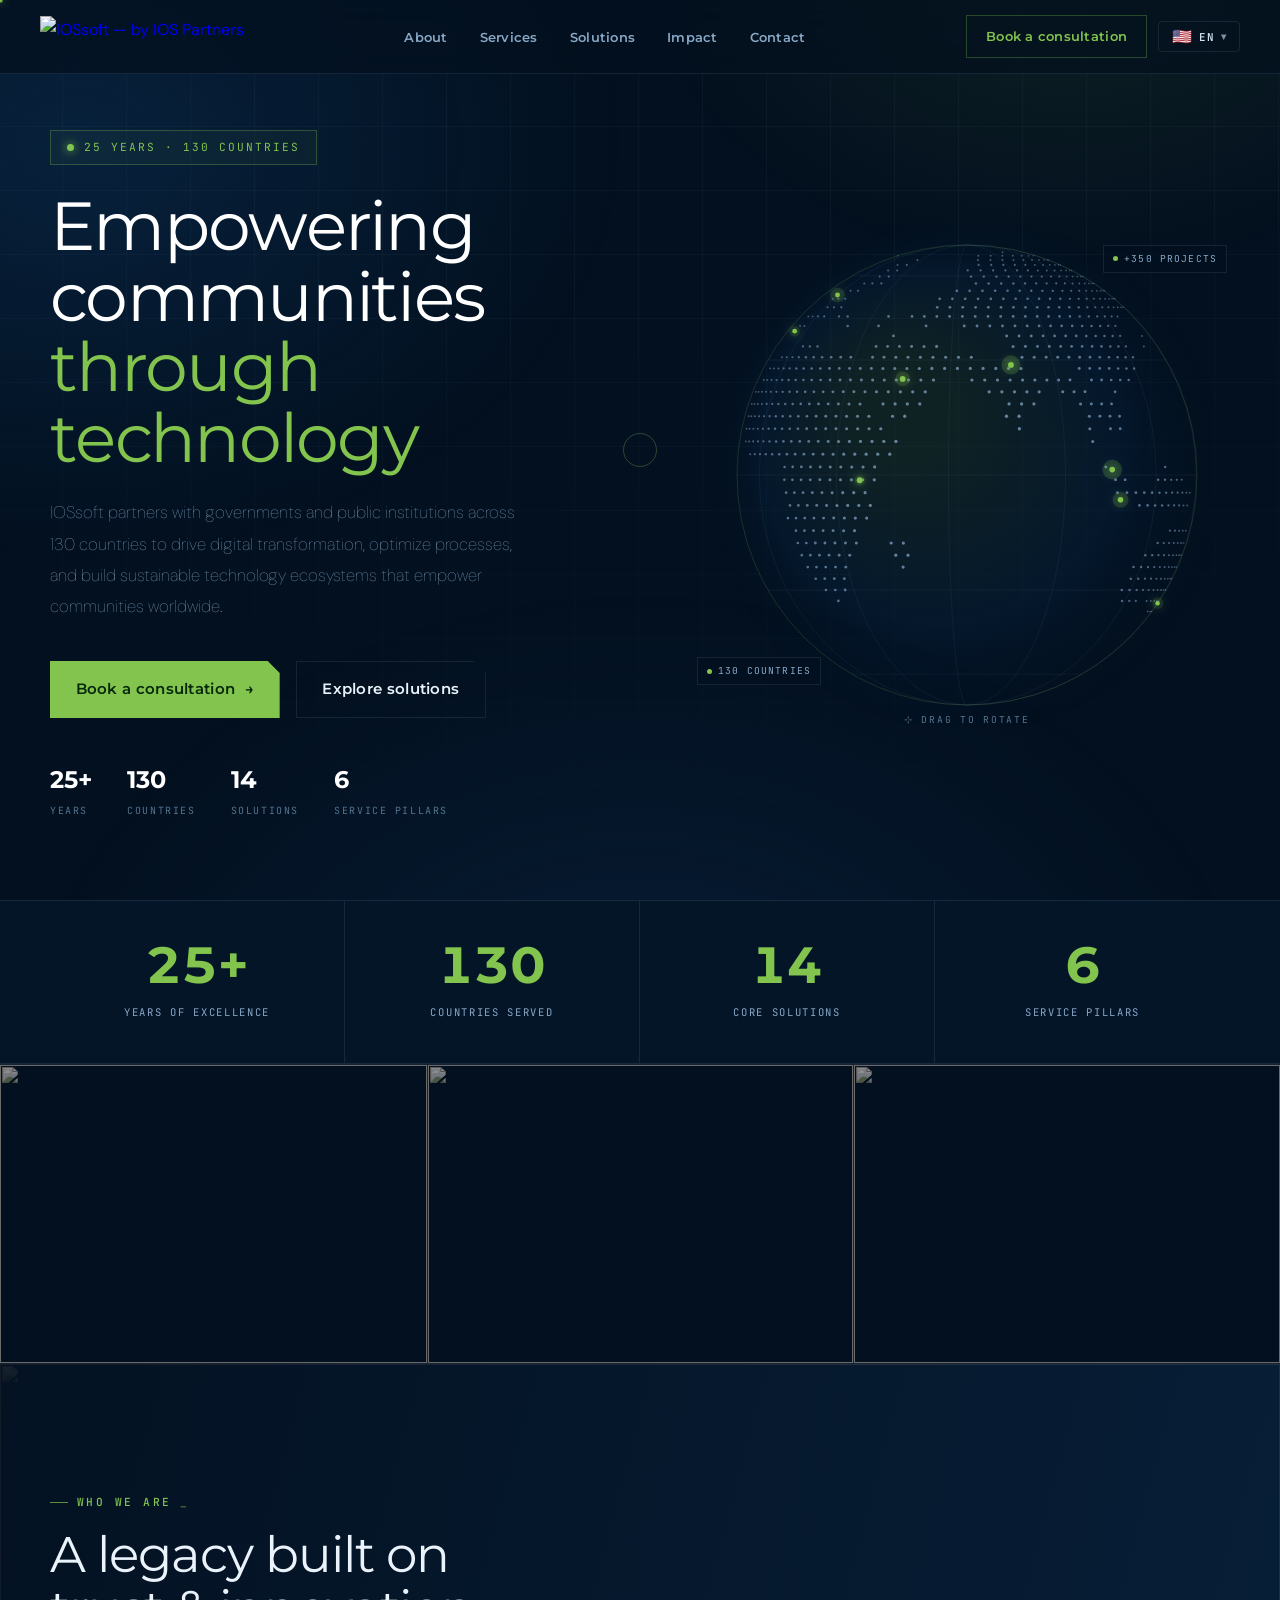
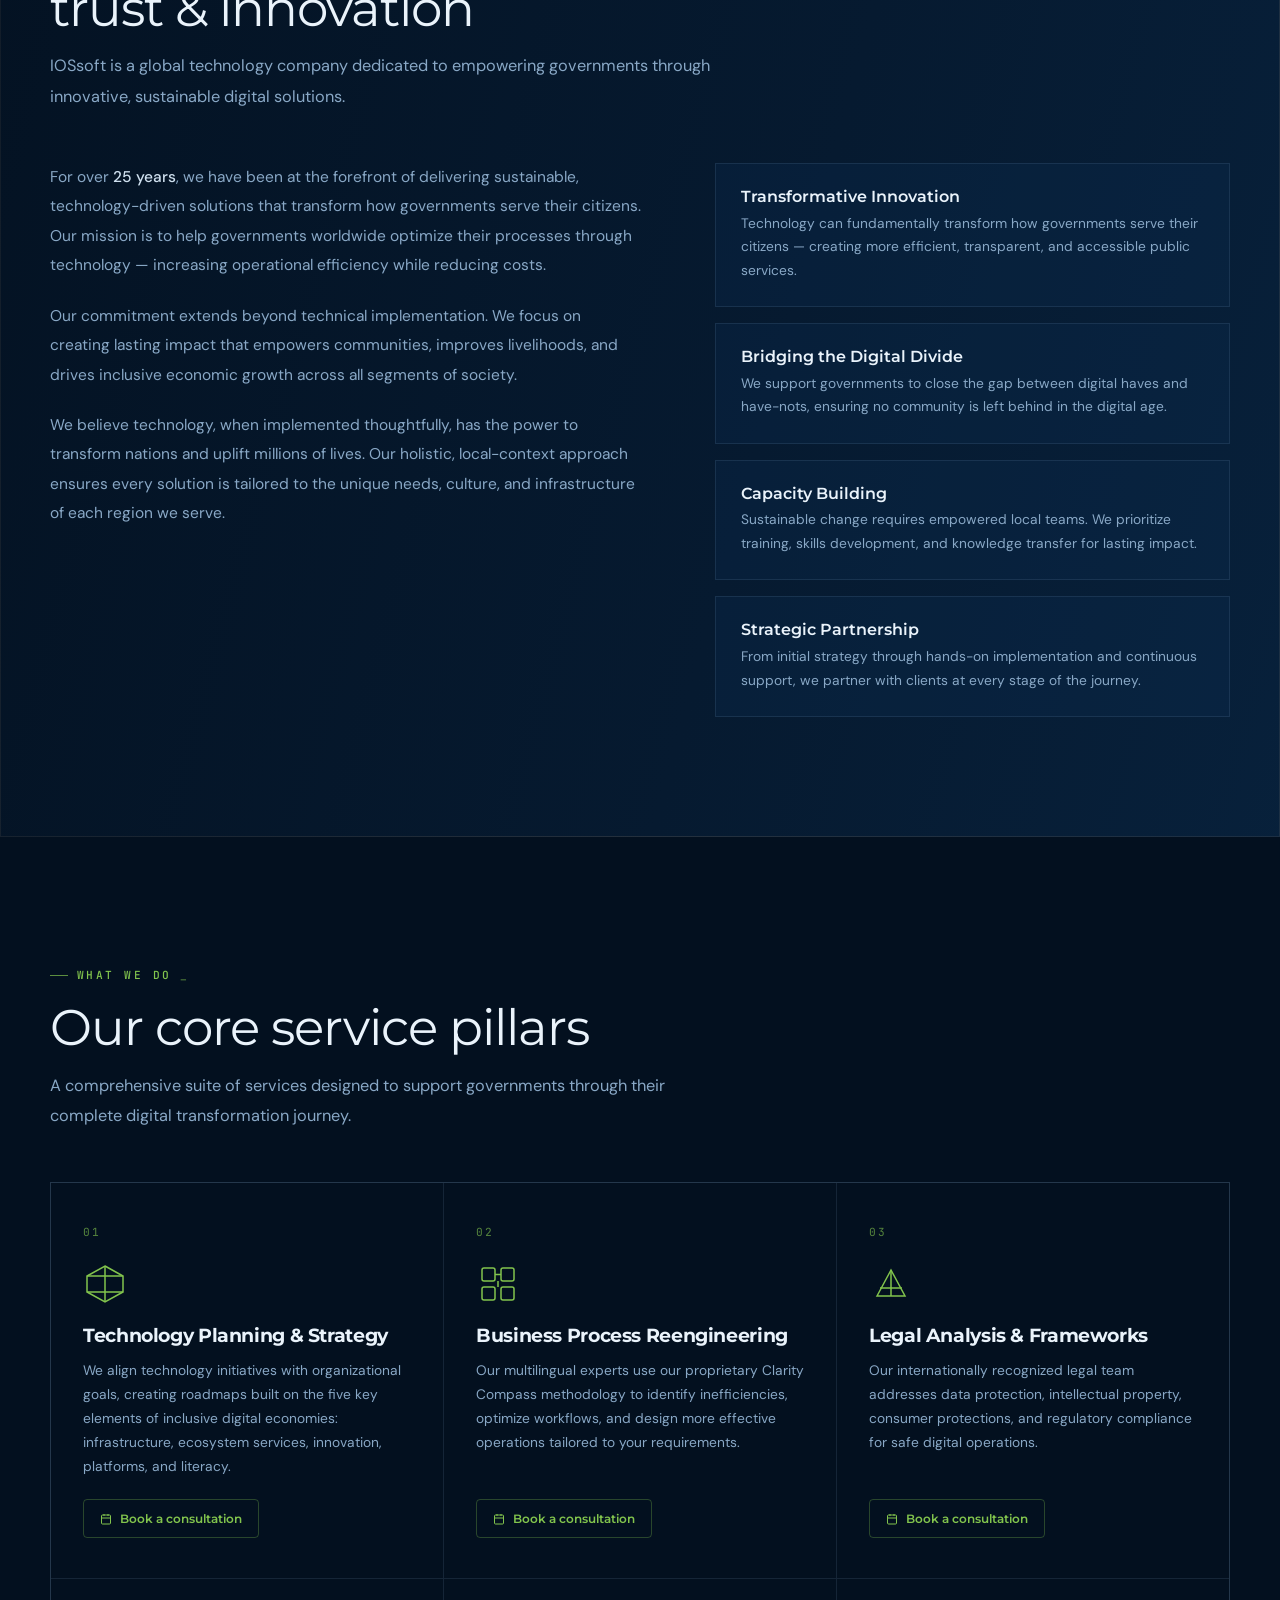
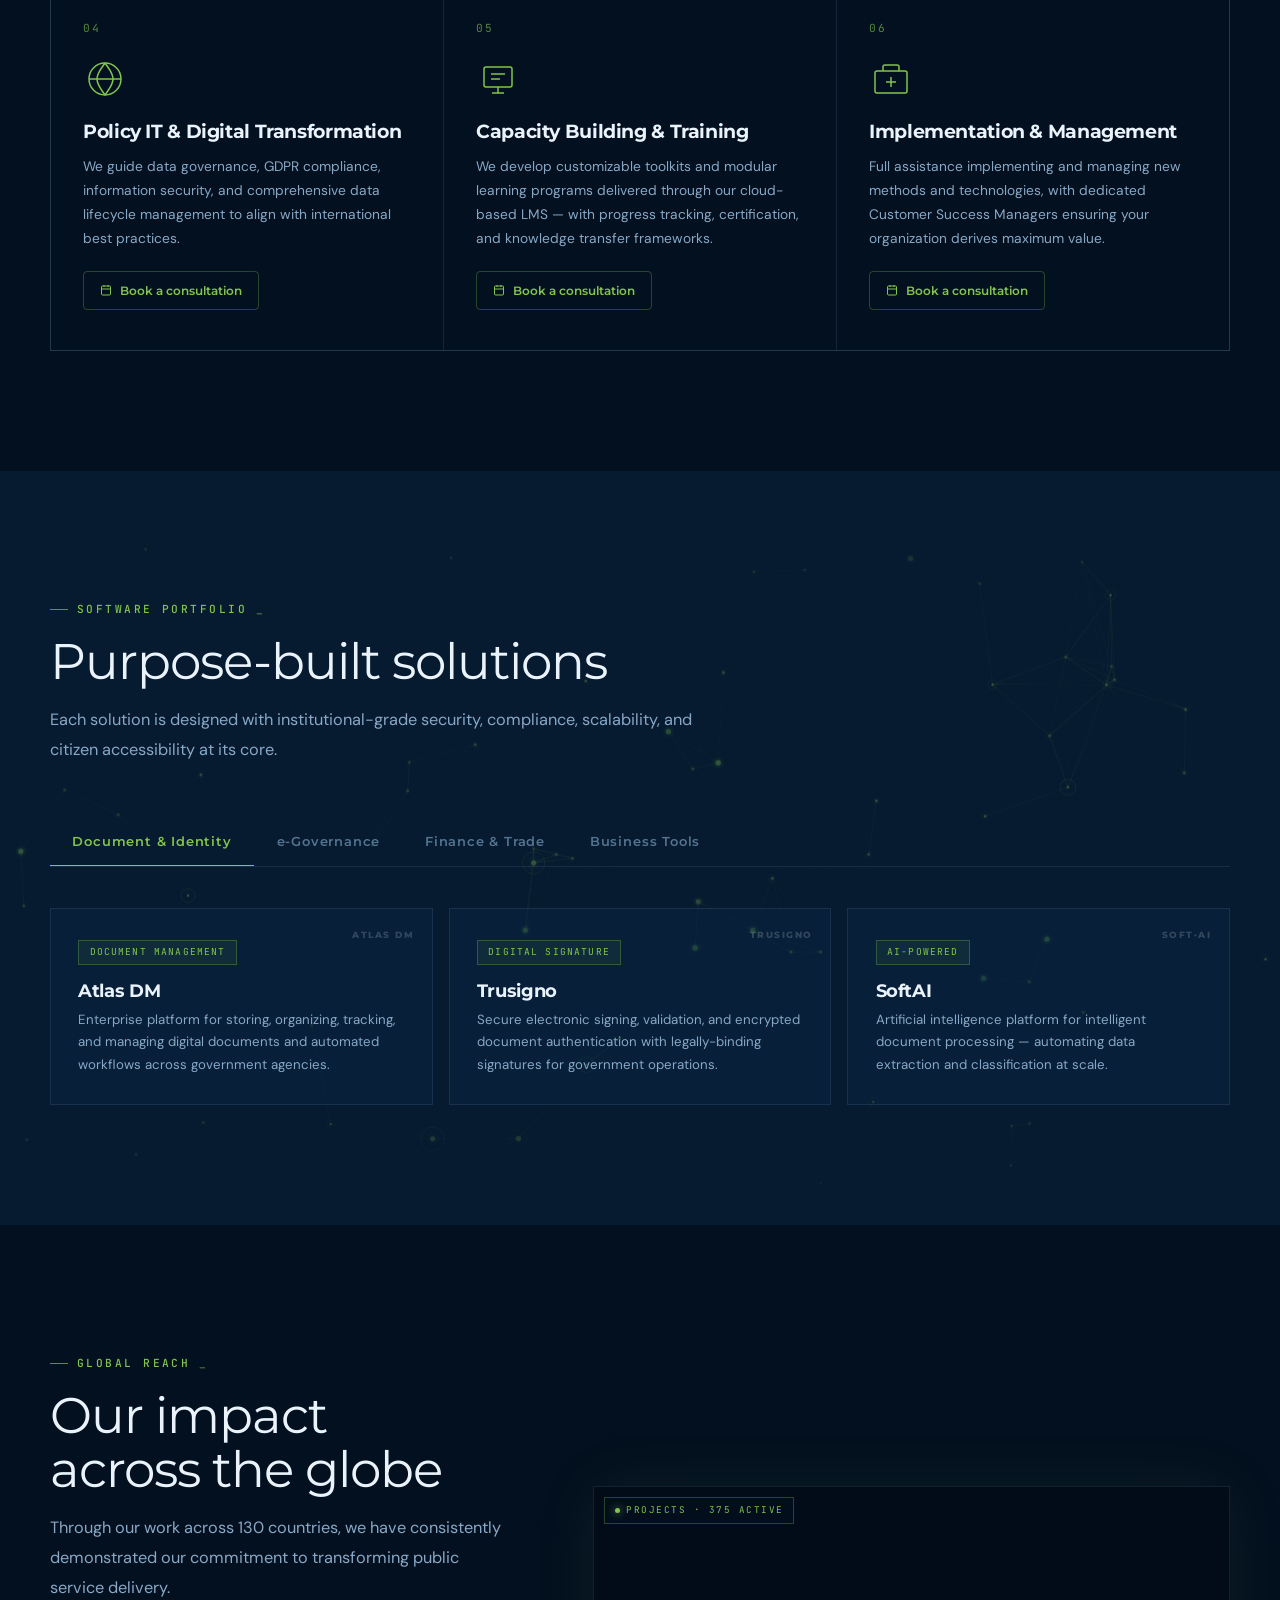
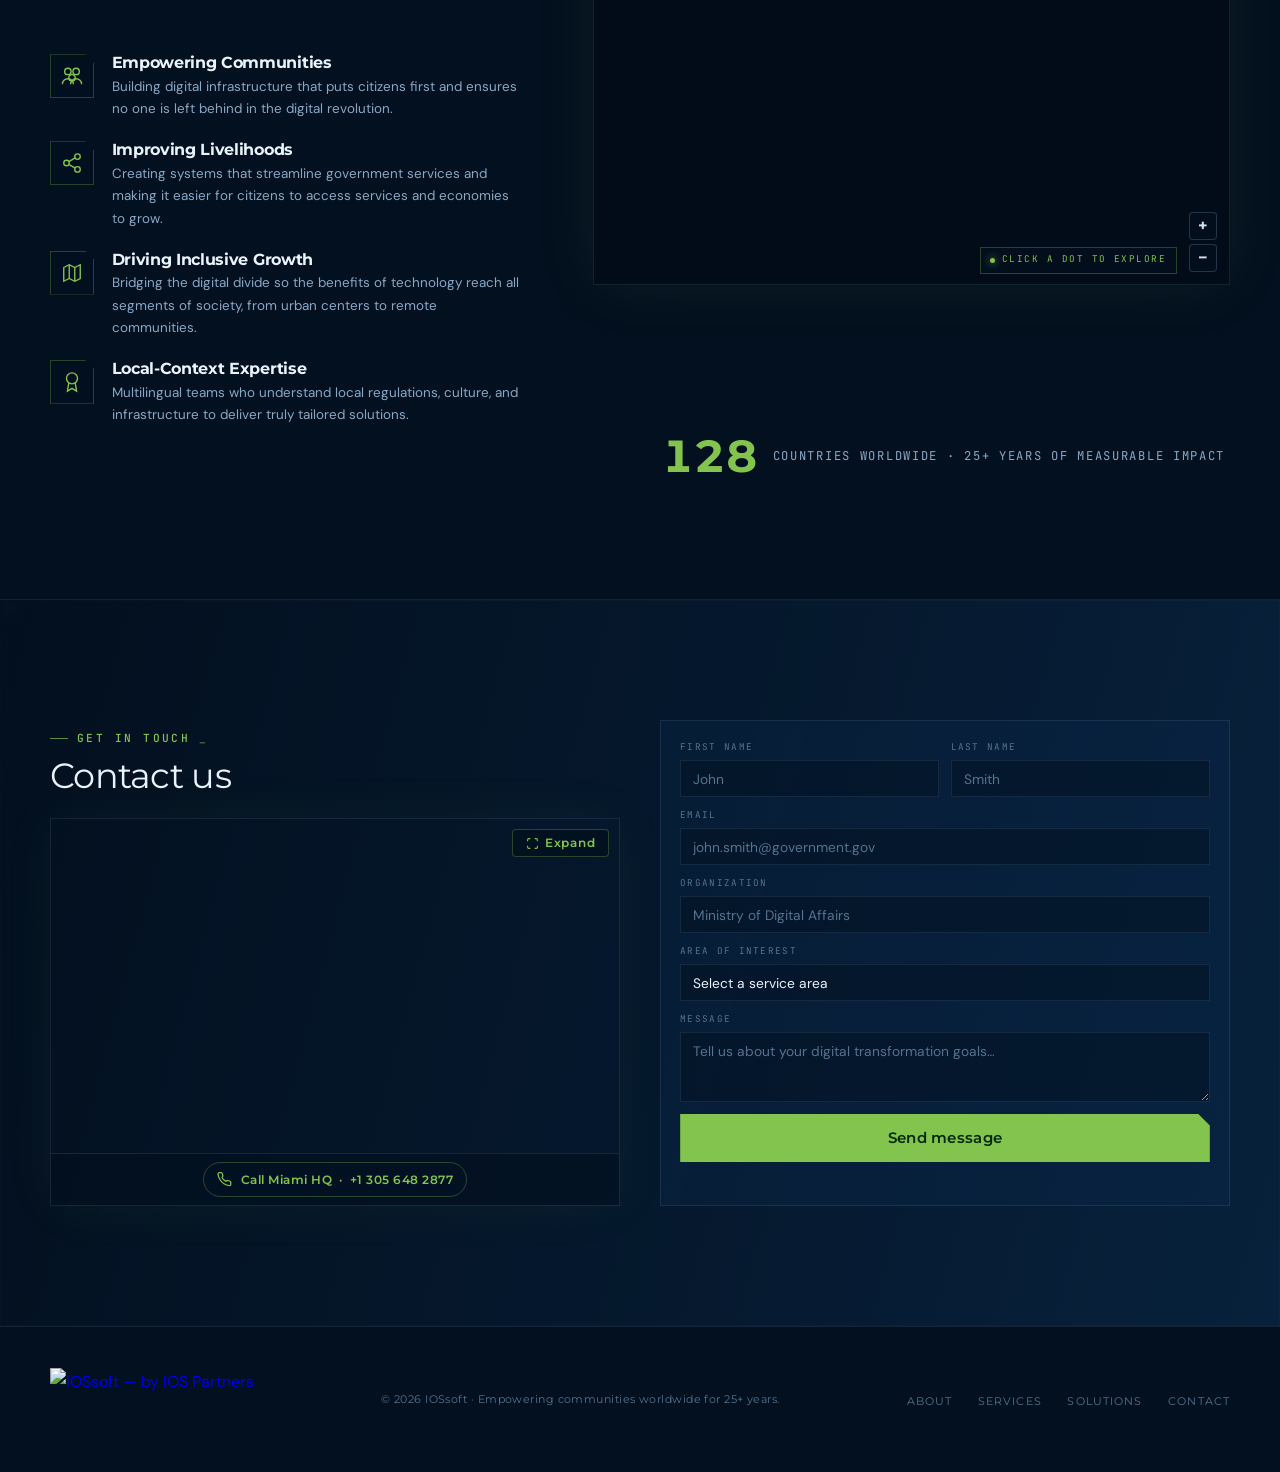
==== commit 5ccbe08f: "Add files via upload" ====
--- a/IOSsoft Website.html
+++ b/IOSsoft Website.html
@@ -85,7 +85,7 @@
     <figcaption>Collaborative strategy · across 130 countries</figcaption>
   </figure>
   <figure class="ps-fig">
-    <img src="uploads/pexels-mecky-7033580-213b762b.jpg" alt="" loading="lazy" style="object-position:center 30%;object-fit:cover">
+    <img src="uploads/logos/pexels-mecky.jpg" alt="" loading="lazy" style="object-position:center 30%;object-fit:cover">
     <figcaption>Bridging the digital divide · for communities everywhere</figcaption>
   </figure>
   <figure class="ps-fig">
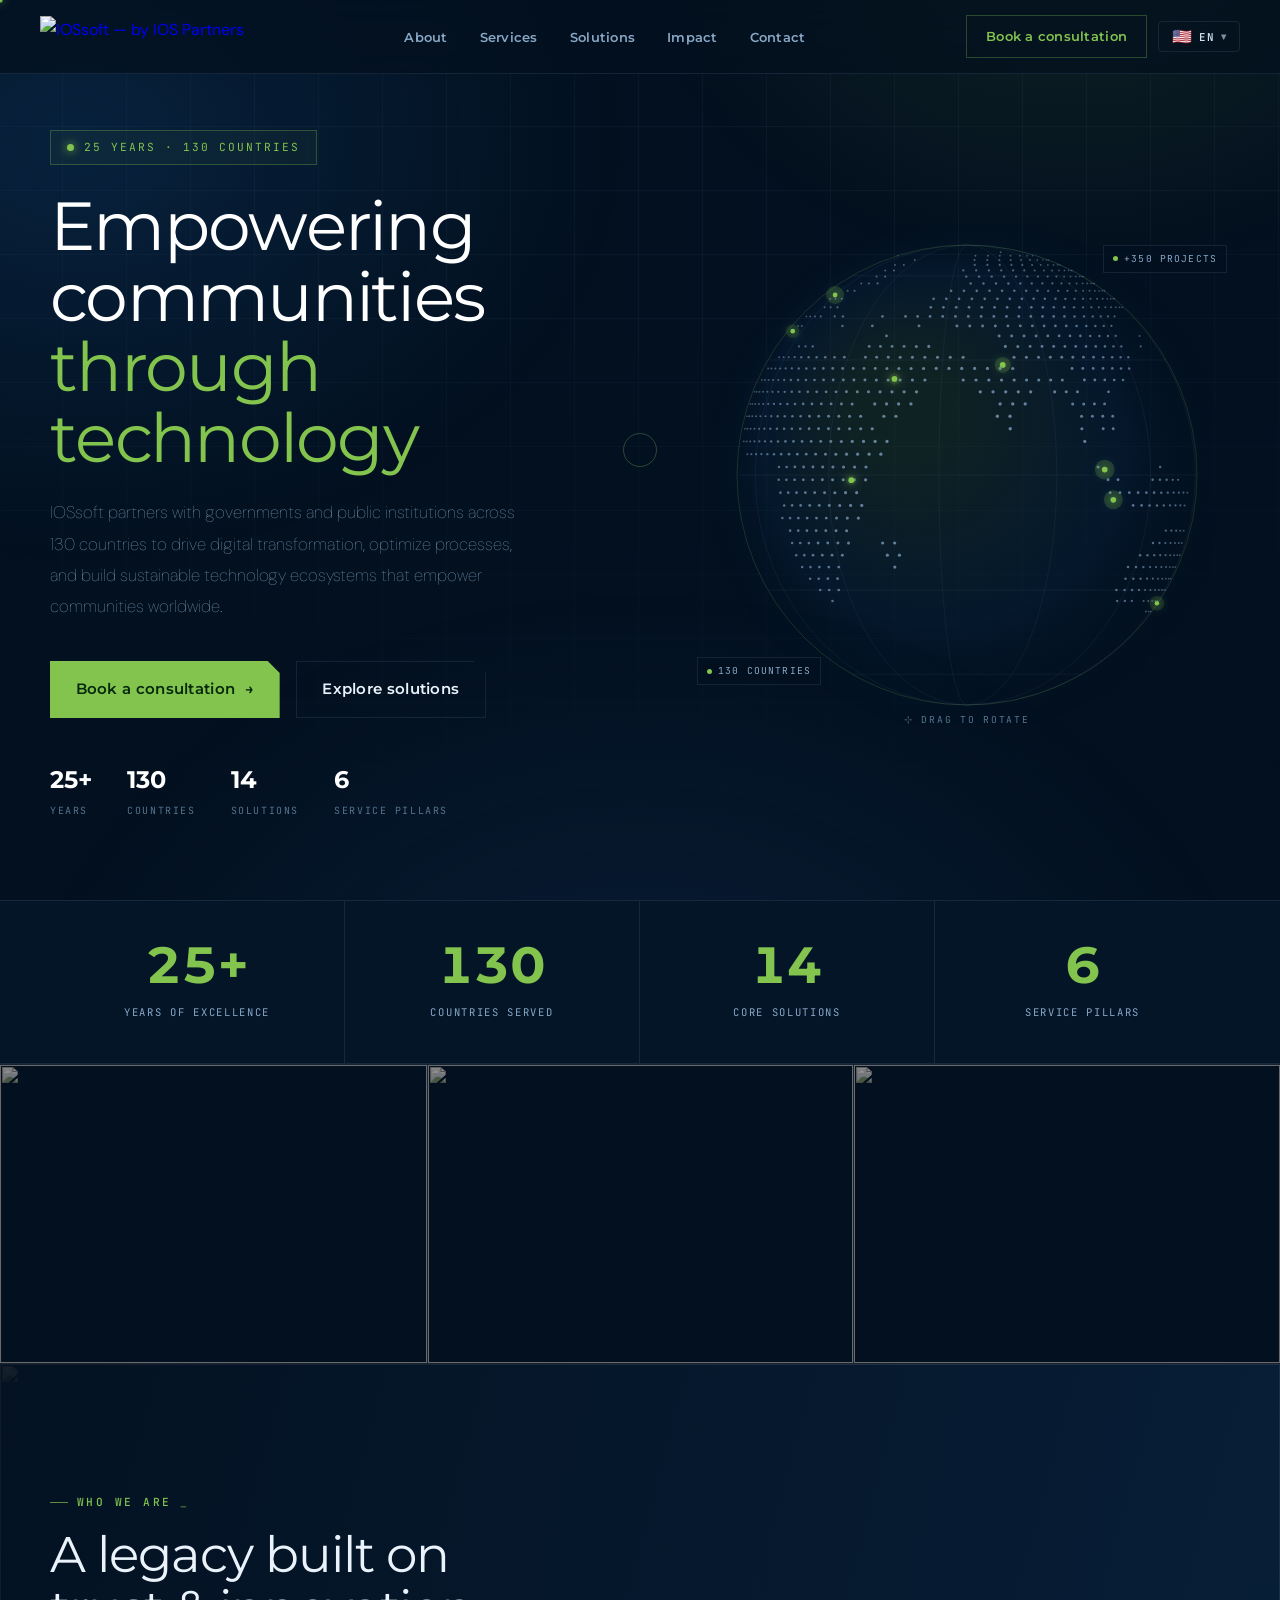
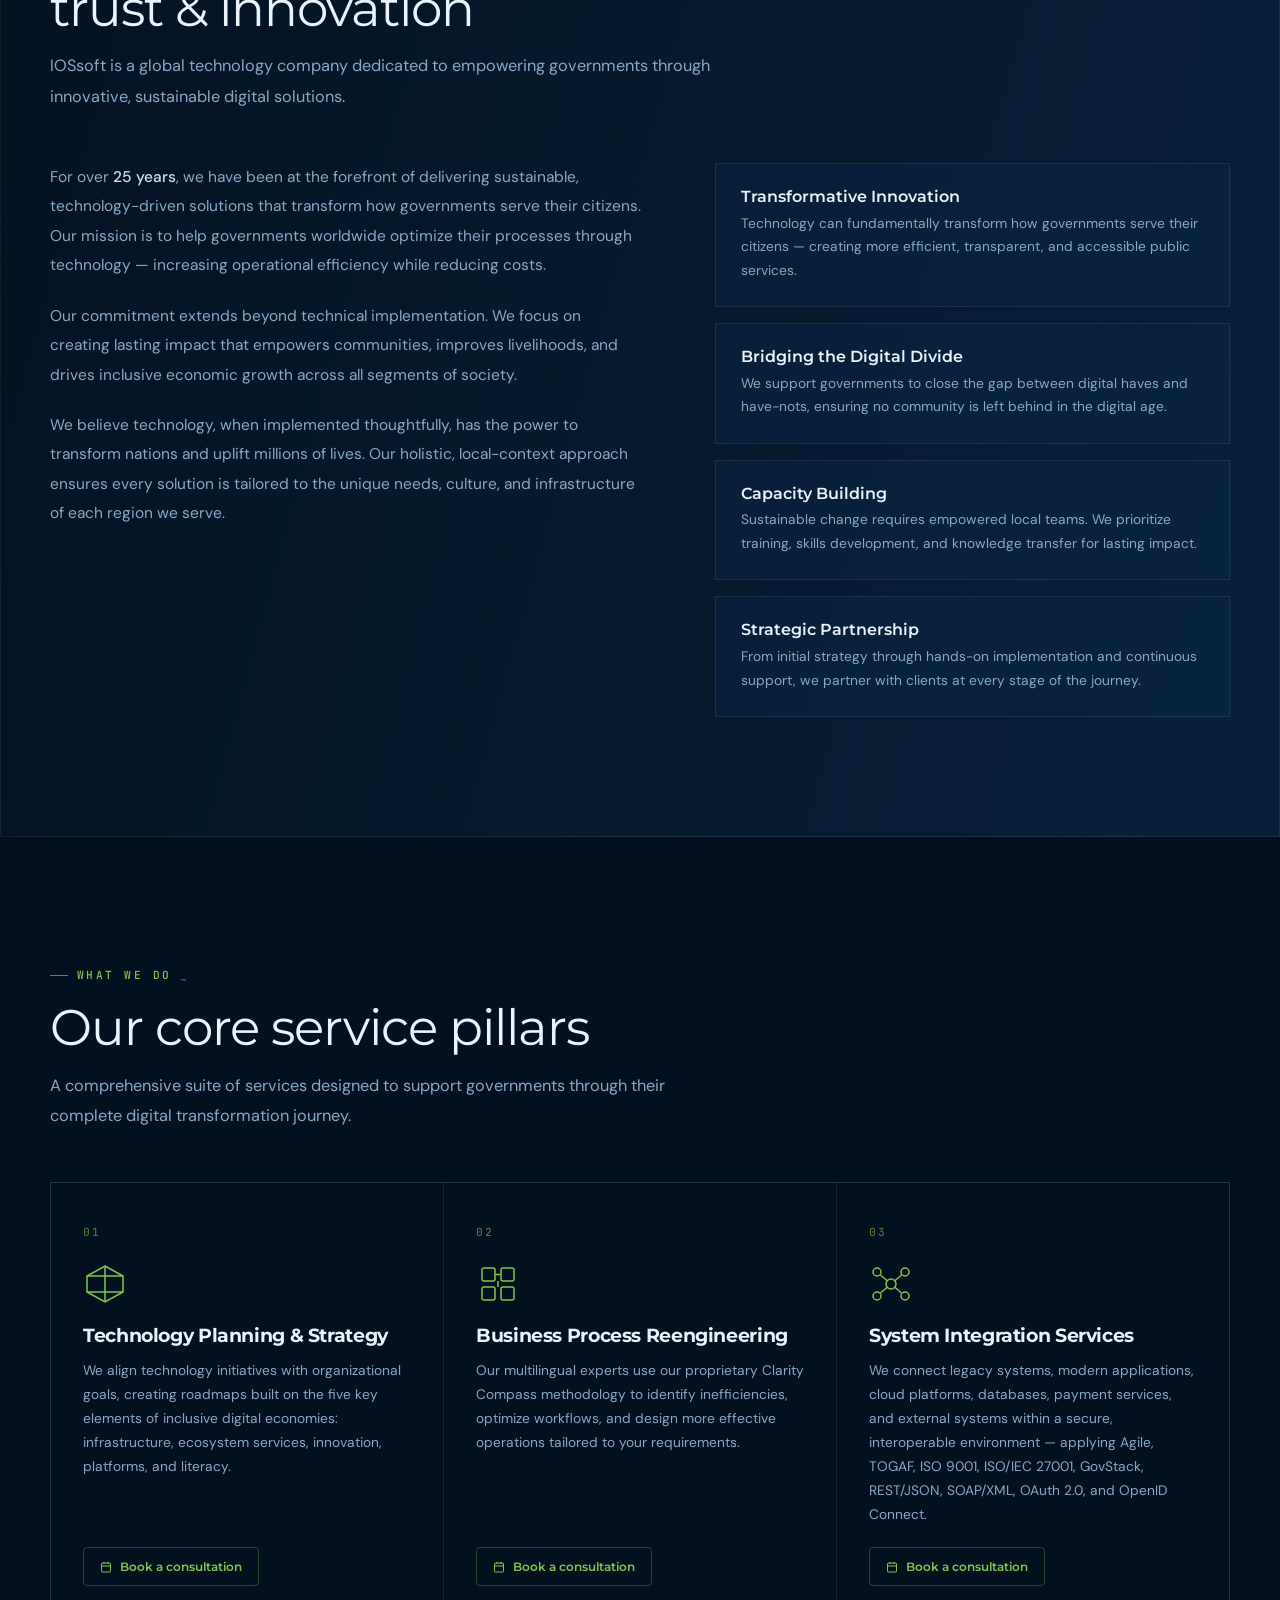
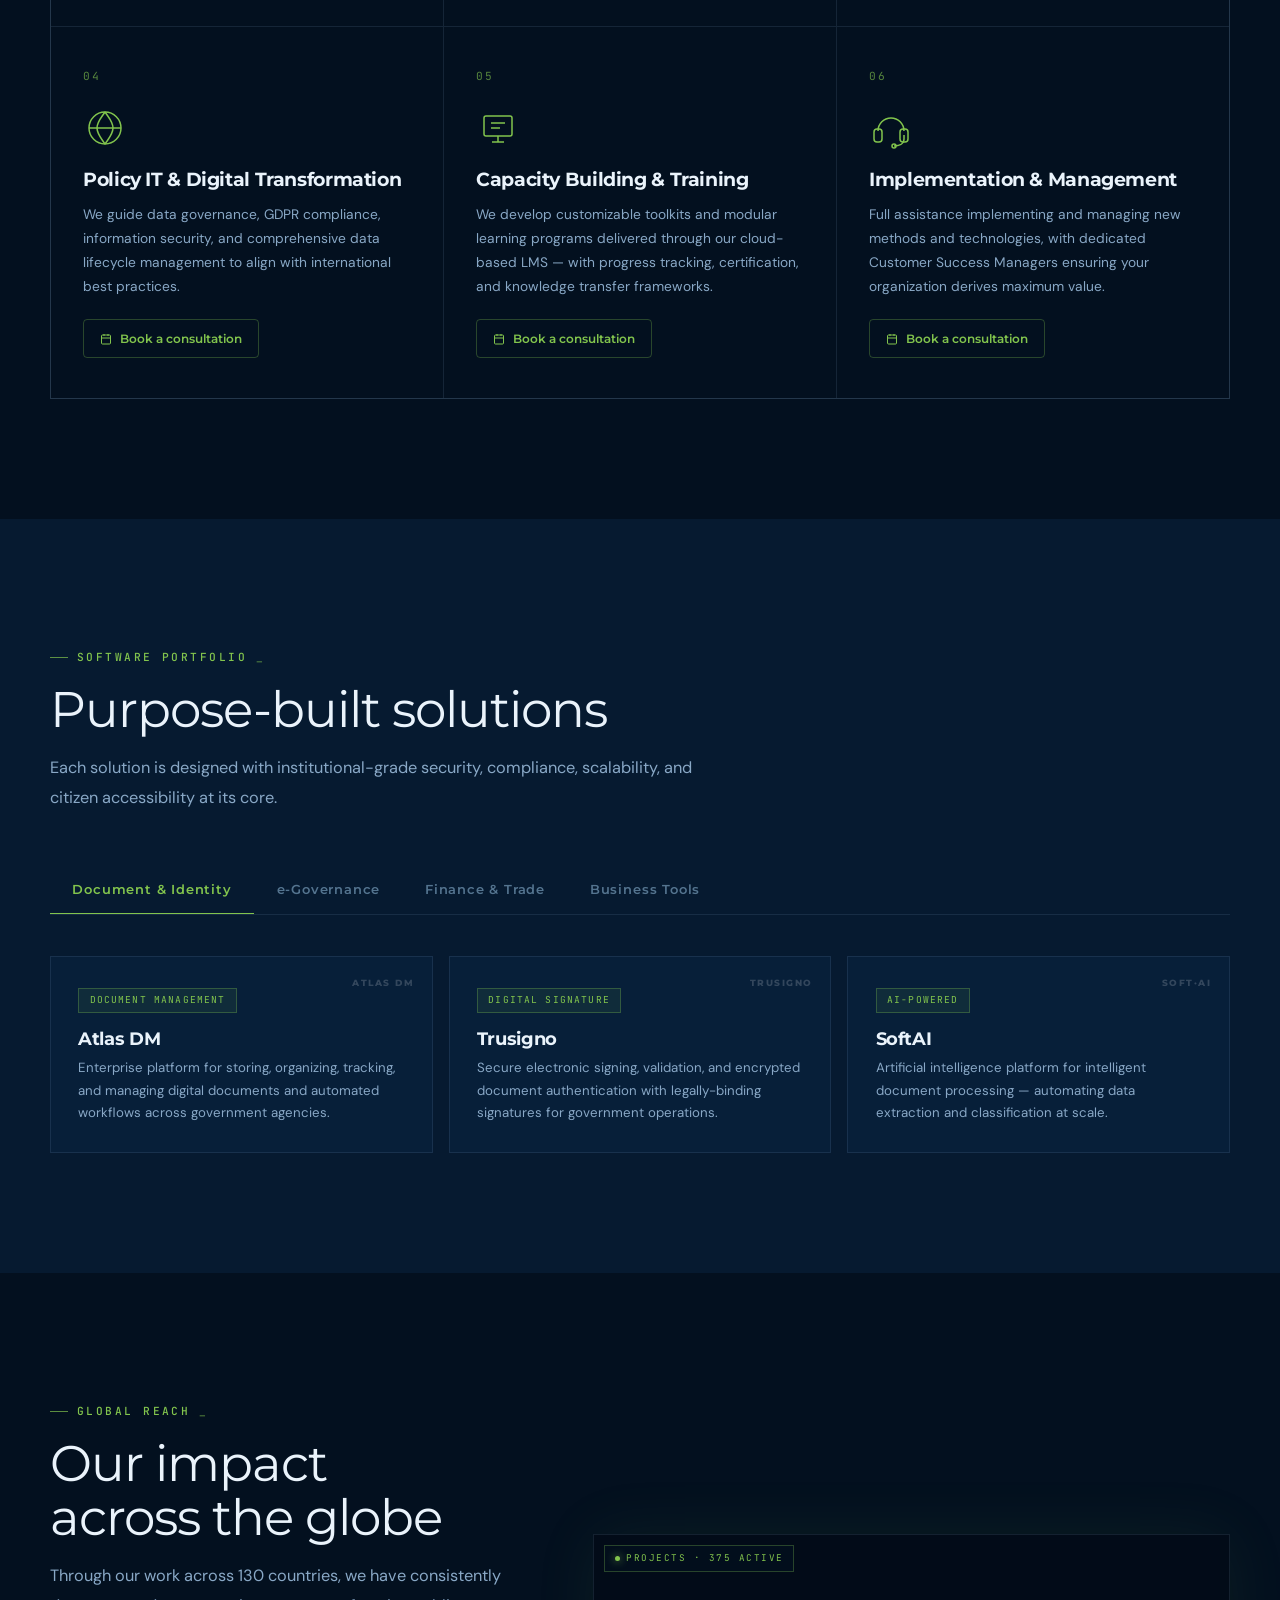
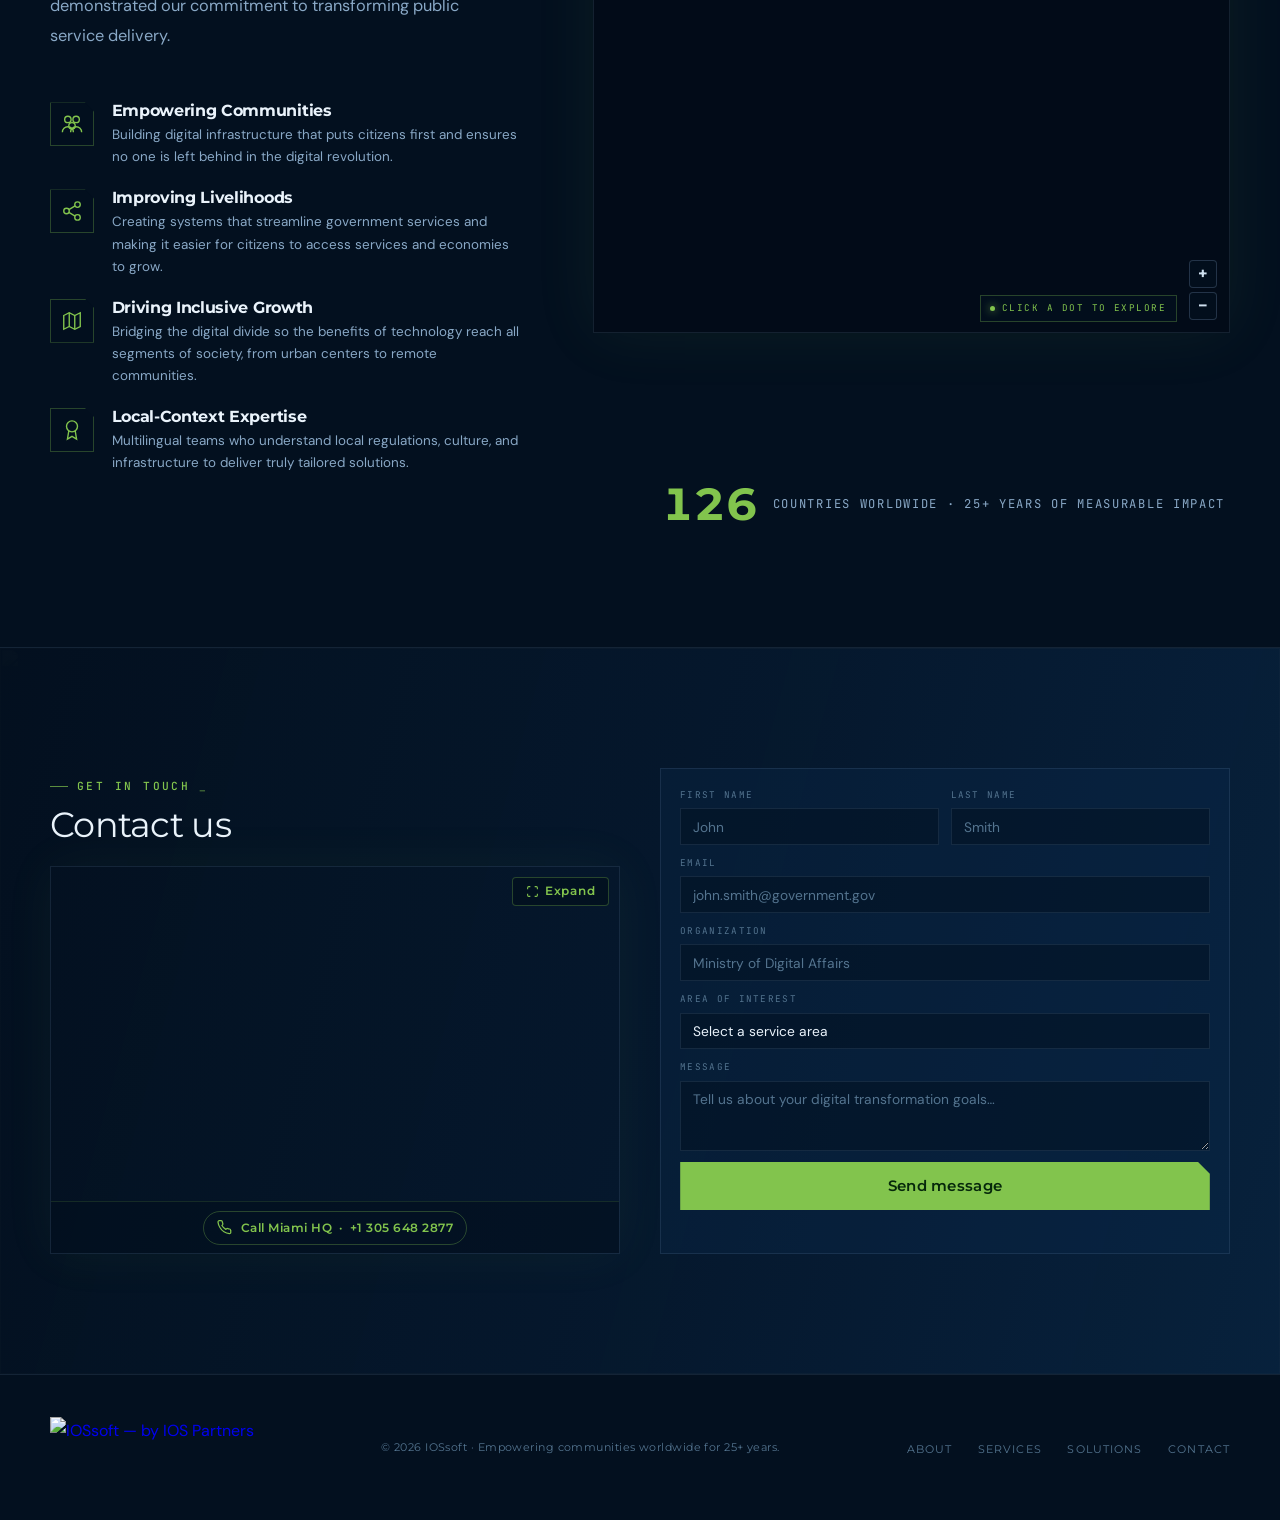
==== commit 96edea41: "Add files via upload" ====
--- a/IOSsoft Website.html
+++ b/IOSsoft Website.html
@@ -3,12 +3,14 @@
 <head>
 <meta charset="UTF-8">
 <meta name="viewport" content="width=device-width, initial-scale=1.0">
+<link rel="icon" type="image/png" href="assets/favicon.png">
 <title>IOSsoft — Digital Transformation for Governments</title>
 <link rel="preconnect" href="https://fonts.googleapis.com">
 <link rel="preconnect" href="https://fonts.gstatic.com" crossorigin>
 <link href="https://fonts.googleapis.com/css2?family=Montserrat:wght@500;600;700;800&family=DM+Sans:opsz,wght@9..40,300;9..40,400;9..40,500&family=JetBrains+Mono:wght@400;500&display=swap" rel="stylesheet">
 <link rel="stylesheet" href="iossoft.css">
 <link id="gfont-Montserrat" rel="stylesheet" href="https://fonts.googleapis.com/css2?family=Montserrat:wght@300;400;500;600;700&amp;display=swap">
+<template id="__bundler_thumbnail"><svg xmlns="http://www.w3.org/2000/svg" viewBox="0 0 80 56"><rect width="80" height="56" fill="#0a1628"/><circle cx="40" cy="28" r="16" fill="none" stroke="#82C44D" stroke-width="1.5"/><circle cx="40" cy="28" r="10" fill="none" stroke="#1e4d8c" stroke-width="1"/><circle cx="40" cy="28" r="4" fill="#82C44D"/><line x1="24" y1="28" x2="56" y2="28" stroke="#82C44D" stroke-width="0.8" stroke-dasharray="2,2"/><line x1="40" y1="12" x2="40" y2="44" stroke="#82C44D" stroke-width="0.8" stroke-dasharray="2,2"/></svg></template>
 </head>
 <body>
 
@@ -19,7 +21,7 @@
 <!-- NAV -->
 <nav class="nav" id="nav">
   <a href="#home" class="brand" data-hot>
-    <img class="brand-logo" src="assets/logo-nav-light.png" alt="IOSsoft — by IOS Partners">
+    <img class="brand-logo" src="assets/logo-nav-light.png" alt="IOSsoft — by IOS Partners" decoding="async">
   </a>
   <ul class="nav-links">
     <li><a href="#about" data-hot style="font-family: Montserrat">About</a></li>
@@ -81,22 +83,22 @@
 <!-- PHOTO STRIP -->
 <div class="photo-strip" aria-hidden="true">
   <figure class="ps-fig">
-    <img src="https://images.unsplash.com/photo-1531482615713-2afd69097998?w=700&h=480&q=75&fit=crop" alt="" loading="lazy">
+    <img src="https://images.unsplash.com/photo-1531482615713-2afd69097998?w=700&h=480&q=75&fit=crop&auto=format" alt="" width="700" height="480" loading="lazy" decoding="async">
     <figcaption>Collaborative strategy · across 130 countries</figcaption>
   </figure>
   <figure class="ps-fig">
-    <img src="uploads/logos/pexels-mecky.jpg" alt="" loading="lazy" style="object-position:center 30%;object-fit:cover">
+    <img src="uploads/logos/pexels-mecky.jpg" alt="" width="700" height="480" loading="lazy" decoding="async" style="object-position:center 30%;object-fit:cover">
     <figcaption>Bridging the digital divide · for communities everywhere</figcaption>
   </figure>
   <figure class="ps-fig">
-    <img src="https://images.unsplash.com/photo-1551288049-bebda4e38f71?w=700&h=480&q=75&fit=crop" alt="" loading="lazy">
+    <img src="https://images.unsplash.com/photo-1551288049-bebda4e38f71?w=700&h=480&q=75&fit=crop&auto=format" alt="" width="700" height="480" loading="lazy" decoding="async">
     <figcaption>Real-time data · for public institutions</figcaption>
   </figure>
 </div>
 
 <!-- ABOUT -->
 <section class="section-pad about-sec" id="about">
-  <div class="about-bg-photo"><img src="https://images.unsplash.com/photo-1488521787991-ed7bbaae773c?w=1400&h=900&q=80&fit=crop&crop=faces,center" alt="" loading="lazy"></div>
+  <div class="about-bg-photo"><img src="https://images.unsplash.com/photo-1488521787991-ed7bbaae773c?w=1400&h=900&q=80&fit=crop&crop=faces,center&auto=format" alt="" width="1400" height="900" loading="lazy" decoding="async"></div>
   <div class="wrap" style="position:relative;z-index:1">
     <div class="sec-head reveal">
       <span class="eyebrow">Who we are</span>
@@ -139,9 +141,9 @@
         <p>Our multilingual experts use our proprietary Clarity Compass methodology to identify inefficiencies, optimize workflows, and design more effective operations tailored to your requirements.</p>
         <div class="svc-footer"><a href="https://meetings.hubspot.com/stephan10/bdpartner-firm-pitch" target="_blank" rel="noopener" class="svc-cal-btn" onclick="event.stopPropagation()"><svg width="12" height="12" viewBox="0 0 24 24" fill="none" stroke="currentColor" stroke-width="2"><rect x="3" y="4" width="18" height="18" rx="2"/><line x1="16" y1="2" x2="16" y2="6"/><line x1="8" y1="2" x2="8" y2="6"/><line x1="3" y1="10" x2="21" y2="10"/></svg>Book a consultation</a></div></div>
       <div class="svc" data-svc-id="3"><span class="num">03</span>
-        <svg class="ic" viewBox="0 0 44 44" fill="none" stroke="currentColor" stroke-width="1.5"><path d="M8 34 L22 8 L36 34 Z"/><line x1="22" y1="8" x2="22" y2="34"/><line x1="11" y1="26" x2="33" y2="26"/></svg>
-        <h3>Legal Analysis &amp; Frameworks</h3>
-        <p>Our internationally recognized legal team addresses data protection, intellectual property, consumer protections, and regulatory compliance for safe digital operations.</p>
+        <svg class="ic" viewBox="0 0 44 44" fill="none" stroke="currentColor" stroke-width="1.5"><circle cx="22" cy="22" r="5"/><circle cx="8" cy="10" r="4"/><circle cx="36" cy="10" r="4"/><circle cx="8" cy="34" r="4"/><circle cx="36" cy="34" r="4"/><line x1="18.5" y1="19" x2="11.5" y2="13"/><line x1="25.5" y1="19" x2="32.5" y2="13"/><line x1="18.5" y1="25" x2="11.5" y2="31"/><line x1="25.5" y1="25" x2="32.5" y2="31"/></svg>
+        <h3>System Integration Services</h3>
+        <p>We connect legacy systems, modern applications, cloud platforms, databases, payment services, and external systems within a secure, interoperable environment — applying Agile, TOGAF, ISO 9001, ISO/IEC 27001, GovStack, REST/JSON, SOAP/XML, OAuth 2.0, and OpenID Connect.</p>
         <div class="svc-footer"><a href="https://meetings.hubspot.com/stephan10/bdpartner-firm-pitch" target="_blank" rel="noopener" class="svc-cal-btn" onclick="event.stopPropagation()"><svg width="12" height="12" viewBox="0 0 24 24" fill="none" stroke="currentColor" stroke-width="2"><rect x="3" y="4" width="18" height="18" rx="2"/><line x1="16" y1="2" x2="16" y2="6"/><line x1="8" y1="2" x2="8" y2="6"/><line x1="3" y1="10" x2="21" y2="10"/></svg>Book a consultation</a></div></div>
       <div class="svc" data-svc-id="4"><span class="num">04</span>
         <svg class="ic" viewBox="0 0 44 44" fill="none" stroke="currentColor" stroke-width="1.5"><circle cx="22" cy="22" r="16"/><path d="M22 6 C26 12, 30 16, 30 22 C30 28, 26 32, 22 38"/><path d="M22 6 C18 12, 14 16, 14 22 C14 28, 18 32, 22 38"/><line x1="6" y1="22" x2="38" y2="22"/></svg>
@@ -154,7 +156,7 @@
         <p>We develop customizable toolkits and modular learning programs delivered through our cloud-based LMS — with progress tracking, certification, and knowledge transfer frameworks.</p>
         <div class="svc-footer"><a href="https://meetings.hubspot.com/stephan10/bdpartner-firm-pitch" target="_blank" rel="noopener" class="svc-cal-btn" onclick="event.stopPropagation()"><svg width="12" height="12" viewBox="0 0 24 24" fill="none" stroke="currentColor" stroke-width="2"><rect x="3" y="4" width="18" height="18" rx="2"/><line x1="16" y1="2" x2="16" y2="6"/><line x1="8" y1="2" x2="8" y2="6"/><line x1="3" y1="10" x2="21" y2="10"/></svg>Book a consultation</a></div></div>
       <div class="svc" data-svc-id="6"><span class="num">06</span>
-        <svg class="ic" viewBox="0 0 44 44" fill="none" stroke="currentColor" stroke-width="1.5"><rect x="6" y="14" width="32" height="22" rx="2"/><path d="M14 14 L14 10 C14 8 16 8 16 8 L28 8 C28 8 30 8 30 10 L30 14"/><line x1="22" y1="20" x2="22" y2="30"/><line x1="17" y1="25" x2="27" y2="25"/></svg>
+        <svg class="ic" viewBox="0 0 44 44" fill="none" stroke="currentColor" stroke-width="1.5"><path d="M9 25 A13 13 0 0 1 35 25"/><rect x="5" y="23" width="8" height="13" rx="3"/><rect x="31" y="23" width="8" height="13" rx="3"/><path d="M35 29 L35 33 C35 38 30 40 25 40"/><circle cx="25" cy="40" r="2"/></svg>
         <h3>Implementation &amp; Management</h3>
         <p>Full assistance implementing and managing new methods and technologies, with dedicated Customer Success Managers ensuring your organization derives maximum value.</p>
         <div class="svc-footer"><a href="https://meetings.hubspot.com/stephan10/bdpartner-firm-pitch" target="_blank" rel="noopener" class="svc-cal-btn" onclick="event.stopPropagation()"><svg width="12" height="12" viewBox="0 0 24 24" fill="none" stroke="currentColor" stroke-width="2"><rect x="3" y="4" width="18" height="18" rx="2"/><line x1="16" y1="2" x2="16" y2="6"/><line x1="8" y1="2" x2="8" y2="6"/><line x1="3" y1="10" x2="21" y2="10"/></svg>Book a consultation</a></div></div>
@@ -191,7 +193,6 @@
         <div class="panel sol ticks"><span class="badge">Urban Planning</span><span class="sol-logo">eCIOG</span><h3>eCiog</h3><p>Urban planning management system supporting permits, zoning, land use, and municipal planning with real-time collaboration.</p></div>
         <div class="panel sol ticks"><span class="badge">Construction</span><span class="sol-logo">EZPERMIT</span><h3>EZPermit</h3><p>Construction registry for real-time contractor communication. Citizens and contractors apply for construction, demolition, occupancy, and rezoning permits digitally.</p></div>
         <div class="panel sol ticks"><span class="badge">Vehicle Registry</span><span class="sol-logo">V·REG</span><h3>Vehicle Registry</h3><p>Inspection management platform for vehicle registration, compliance, and inspection tracking for government transport authorities.</p></div>
-        <div class="panel sol ticks"><span class="badge">Workflow</span><span class="sol-logo">TICKETSYS</span><h3>Ticket System</h3><p>Workflow automation and issue tracking for service requests, approvals, and case management across government departments.</p></div>
       </div>
 
       <div class="tab-panel" id="tab-finance">
@@ -250,7 +251,7 @@
 
 <!-- CONTACT -->
 <section class="section-pad contact-sec" id="contact">
-  <div class="contact-bg-photo"><img src="https://images.unsplash.com/photo-1477959858617-67f85cf4f1df?w=1400&h=900&q=75&fit=crop" alt="" loading="lazy"></div>
+  <div class="contact-bg-photo"><img src="https://images.unsplash.com/photo-1477959858617-67f85cf4f1df?w=1400&h=900&q=75&fit=crop&auto=format" alt="" width="1400" height="900" loading="lazy" decoding="async"></div>
   <div class="wrap" style="position:relative;z-index:1">
     <div class="contact-grid">
       <div class="contact-map-col reveal">
@@ -303,14 +304,17 @@
     <div id="sol-popup-worldmap" aria-hidden="true"><canvas id="sol-popup-map-canvas"></canvas></div>
     <div id="sol-popup-hdr">
       <div>
-        <span class="eyebrow" style="margin-bottom:.3rem;display:block">Highlighted projects</span>
+        <span class="eyebrow" id="sol-popup-eyebrow" style="margin-bottom:.3rem;display:block">Highlighted projects</span>
         <h3 id="sol-popup-title"></h3>
       </div>
       <button id="sol-popup-close" title="Close"><svg width="16" height="16" viewBox="0 0 24 24" fill="none" stroke="currentColor" stroke-width="2" stroke-linecap="round" stroke-linejoin="round"><line x1="18" y1="6" x2="6" y2="18"></line><line x1="6" y1="6" x2="18" y2="18"></line></svg></button>
     </div>
     <p id="sol-popup-desc"></p>
     <div id="sol-popup-projects"></div>
-    <a href="https://meetings.hubspot.com/stephan10/bdpartner-firm-pitch" class="btn btn-primary" target="_blank" rel="noopener" style="display:inline-flex">Book a consultation <span class="arr">→</span></a>
+    <div style="display:flex;gap:.8rem;flex-wrap:wrap">
+      <a id="sol-popup-extra-btn" href="#" class="btn btn-ghost" target="_blank" rel="noopener" style="display:none">Visit website <span class="arr">→</span></a>
+      <a href="https://meetings.hubspot.com/stephan10/bdpartner-firm-pitch" class="btn btn-primary" target="_blank" rel="noopener" style="display:inline-flex">Book a consultation <span class="arr">→</span></a>
+    </div>
   </div>
 </div>
 <style>
@@ -325,7 +329,18 @@
 #sol-popup-map-canvas{width:100%;height:100%;display:block}
 #sol-popup-box>*:not(#sol-popup-worldmap){position:relative;z-index:1}
 #sol-popup-projects{display:grid;grid-template-columns:repeat(3,1fr);gap:1rem;margin-bottom:1.75rem}
+#sol-popup-projects.single,#sol-popup-projects.pair{grid-template-columns:1fr}
+#sol-popup-projects.pair{grid-template-columns:repeat(2,1fr)}
 .sol-proj-card{background:rgba(255,255,255,.04);border:1px solid rgba(130,196,77,.12);border-radius:9px;padding:1.1rem;transition:border-color .2s}
+#sol-popup-projects.single .sol-proj-card{padding:1.75rem 2rem}
+#sol-popup-projects.single .sol-proj-country{font-size:.85rem;margin-bottom:.8rem}
+#sol-popup-projects.single .sol-proj-desc{font-size:1rem;line-height:1.7;margin-bottom:1rem}
+#sol-popup-projects.single .sol-proj-funder{font-size:.68rem;padding-top:.8rem}
+#sol-popup-projects.pair .sol-proj-card{padding:1.5rem 1.7rem}
+#sol-popup-projects.pair .sol-proj-country{font-size:.8rem;margin-bottom:.7rem}
+#sol-popup-projects.pair .sol-proj-desc{font-size:.92rem;line-height:1.65;margin-bottom:.9rem}
+#sol-popup-projects.pair .sol-proj-funder{font-size:.64rem;padding-top:.7rem}
+@media(max-width:640px){#sol-popup-projects.pair{grid-template-columns:1fr}}
 .sol-proj-card:hover{border-color:rgba(130,196,77,.3)}
 .sol-proj-flag{display:none}
 .sol-proj-country{font-family:Montserrat,sans-serif;font-size:.72rem;font-weight:700;color:#82C44D;letter-spacing:.08em;text-transform:uppercase;margin-bottom:.5rem}
@@ -373,7 +388,7 @@
 <!-- FOOTER -->
 <footer class="footer">
   <div class="wrap footer-inner">
-    <a href="#home" class="brand" data-hot><img class="brand-logo footer-logo-img" src="assets/logo-full-light.png" alt="IOSsoft — by IOS Partners"></a>
+    <a href="#home" class="brand" data-hot><img class="brand-logo footer-logo-img" src="assets/logo-full-light.png" alt="IOSsoft — by IOS Partners" loading="lazy" decoding="async"></a>
     <p class="footer-copy" style="font-family: Montserrat">© <span id="footer-year">2026</span> <strong>IOSsoft</strong> · Empowering communities worldwide for 25+ years.</p>
     <ul class="footer-links">
       <li><a href="#about" data-hot style="font-family: Montserrat">About</a></li>
@@ -563,10 +578,19 @@
     function boot(){
       var g=document.getElementById('heroGlobe');
       if(g && window.IOSWorld) window.IOSWorld.initGlobe(g);
-      var m=document.getElementById('impactMap');
-      if(m && window.IOSWorld) window.IOSWorld.initFlatMap(m);
-      var s=document.getElementById('solNet');
-      if(s && window.IOSWorld) window.IOSWorld.initParticleNet(s);
+      // below-fold canvases: defer init until their section nears the viewport
+      function initWhenNear(el, fn){
+        if(!el) return;
+        if('IntersectionObserver' in window){
+          var io=new IntersectionObserver(function(entries){
+            entries.forEach(function(e){
+              if(e.isIntersecting){ fn(el); io.disconnect(); }
+            });
+          }, {rootMargin:'300px'});
+          io.observe(el);
+        } else fn(el);
+      }
+      initWhenNear(document.getElementById('solNet'), function(el){ if(window.IOSWorld) window.IOSWorld.initParticleNet(el); });
       // offices expand modal
       (function(){
         var btn=document.getElementById('officesExpandBtn');
@@ -656,49 +680,65 @@
 /* ===== Solution Popup ===== */
 (function(){
 var SOL_PROJECTS={
-  'Atlas DM':{desc:'Enterprise document management deployed across government ministries — enabling digital archiving, workflow automation and compliance.',projects:[{country:'Morocco',flag:'🇲🇦',desc:'Ministry of Finance document tracking and workflow system covering 8 government departments.',funder:'World Bank Group'},{country:'Jamaica',flag:'🇯🇲',desc:'Enterprise records management for the Jamaica Social Investment Fund, digitizing 15 years of project archives.',funder:'IDB'},{country:'Iraq',flag:'🇮🇶',desc:'Government archives digitization covering 12 federal ministries under USAID Economic Reform Program.',funder:'USAID'}]},
-  'Trusigno':{desc:'Legally-binding digital signature framework deployed for government transactions, commercial registries and cross-border documentation.',projects:[{country:'Georgia',flag:'🇬🇪',desc:'E-signature infrastructure for commercial registry transactions, reducing processing time by 80%.',funder:'EBRD'},{country:'Honduras',flag:'🇭🇳',desc:'Digital signature for customs declarations and import/export documentation across 6 border posts.',funder:'IDB'},{country:'Cape Verde',flag:'🇨🇻',desc:'Electronic notarization and digital authentication platform for the Government of Cape Verde.',funder:'World Bank Group'}]},
-  'SoftAI':{desc:'AI-powered document processing platform automating classification, data extraction and intelligent routing at institutional scale.',projects:[{country:'Nigeria',flag:'🇳🇬',desc:'AI document processing for Nigeria Customs — automated cargo manifest classification reducing clearance time by 65%.',funder:'World Bank Group'},{country:'Peru',flag:'🇵🇪',desc:'Intelligent permit processing system for the Ministry of Economy, automating data extraction from investment applications.',funder:'IDB'},{country:'Ethiopia',flag:'🇪🇹',desc:'Automated financial document classification system for the National Bank of Ethiopia.',funder:'NBE / National Bank of Ethiopia'}]},
-  'InterGOV Portal':{desc:'Multi-agency integration platform connecting public institutions through a unified service gateway.',projects:[{country:'El Salvador',flag:'🇸🇻',desc:'CAFTA-DR One-Stop Shop connecting 12 ministries for business registration and trade facilitation.',funder:'USAID'},{country:'Palestine',flag:'🇵🇸',desc:'E-government procurement portal integrating the Ministry of Finance and 7 line ministries.',funder:'World Bank Group'},{country:'Haiti',flag:'🇭🇹',desc:'Citizen digital services hub providing unified access to 40+ services through a single portal.',funder:'IDB'}]},
+  'Atlas DM':{desc:'Enterprise document management deployed across government ministries — enabling digital archiving, workflow automation and compliance.',projects:[{country:'Lesotho',flag:'🇱🇸',desc:'Development and deployment of digital government services — including document management infrastructure — for the Government of Lesotho.',funder:'Government of Lesotho'}]},
+  'Trusigno':{desc:'Legally-binding digital signature framework deployed for government transactions, commercial registries and cross-border documentation.',projects:[{country:'Lesotho',flag:'🇱🇸',desc:'Development and deployment of digital government services — including secure digital signing infrastructure — for the Government of Lesotho.',funder:'Government of Lesotho'}]},
+  'SoftAI':{desc:'AI-powered document processing platform automating classification, data extraction and intelligent routing at institutional scale.',projects:[]},
+  'InterGOV Portal':{desc:'Multi-agency integration platform connecting public institutions through a unified service gateway.',projects:[]},
   'Single Window Framework':{desc:'Flexible Single Window platform deployed for Trade, Investment, Port Community, Tourism and Inter-Agency services.',projects:[{country:'Trinidad & Tobago',flag:'🇹🇹',desc:'National Investment Single Window for Trinidad & Tobago, streamlining investor onboarding, regulatory approvals, and cross-agency coordination for foreign and domestic investors.',funder:'IDB'},{country:'Somalia',flag:'🇸🇴',desc:'ICT for Development Single Window platform for Somalia, connecting trade facilitation, customs, and government services through a unified digital gateway.',funder:'World Bank Group'},{country:'St. Vincent & Grenadines',flag:'🇻🇨',desc:'ICT for Development Single Window for St. Vincent & the Grenadines, enabling digital government service integration across trade, investment and public administration.',funder:'IDB'}]},
-  'eCiog':{desc:'Urban planning management system for municipalities — covering permits, zoning, land use and spatial planning.',projects:[{country:'Ethiopia',flag:'🇪🇹',desc:'Technical Assistance for the Implementation of the Lalibela Protection, Restoration and Development Project — urban planning and heritage site management platform supporting UNESCO site preservation and municipal governance.',funder:'World Bank Group'}]},
-  'EZPermit':{desc:'End-to-end digital permitting system for construction, demolition, occupancy and rezoning applications.',projects:[{country:'El Salvador',flag:'🇸🇻',desc:'Construction permit digitization for OPAMSS — eliminating paper-based processing for 12,000+ annual applications.',funder:'USAID'},{country:'Antigua & Barbuda',flag:'🇦🇬',desc:'Electronic permitting one-stop shop integrating planning, building control and utilities connections.',funder:'IDB'},{country:'Kyrgyzstan',flag:'🇰🇬',desc:'Business licensing and construction permit automation, reducing approval time from 45 to 5 days.',funder:'World Bank Group'}]},
-  'Vehicle Registry':{desc:'National vehicle registration, inspection and compliance management system for transport authorities.',projects:[{country:'Ethiopia',flag:'🇪🇹',desc:'National motor vehicle registration system covering 2.8M vehicles across 11 regional transport bureaus.',funder:'World Bank Group'},{country:'Nigeria',flag:'🇳🇬',desc:'Federal Airports Authority fleet management and compliance tracking platform.',funder:'FAAN'},{country:'Jordan',flag:'🇯🇴',desc:'Vehicle inspection management platform covering annual roadworthiness compliance for the Ministry of Transport.',funder:'World Bank Group'}]},
-  'Ticket System':{desc:'Multi-agency workflow automation and issue tracking platform for public service requests and case management.',projects:[{country:'Moldova',flag:'🇲🇩',desc:'Government citizen service helpdesk managing service requests across 8 public agencies.',funder:'EBRD'},{country:'Rwanda',flag:'🇷🇼',desc:'Issue tracking and escalation management system for the Rwanda Revenue Authority.',funder:'RDB'},{country:'Guatemala',flag:'🇬🇹',desc:'Multi-agency service request and case management platform for the Ministry of Economy.',funder:'IDB'}]},
-  'FreeBalance Suite':{desc:'Integrated Public Financial Management solution designed exclusively for government — modular and scalable.',projects:[{country:'Iraq',flag:'🇮🇶',desc:'Integrated Financial Management Information System (IFMIS) deployed across federal and regional government entities.',funder:'USAID'},{country:'Slovakia',flag:'🇸🇰',desc:'State Treasury training program and digital capability building for 500+ Ministry of Finance officials.',funder:'World Bank Group'},{country:'Africa (Regional)',flag:'🌍',desc:'EGAT Public Financial Management advisory covering budget execution across 6 African countries.',funder:'USAID'}]},
+  'eCiog':{desc:'Urban planning management system for municipalities — covering permits, zoning, land use and spatial planning.',projects:[{country:'Ethiopia',flag:'🇪🇹',desc:'Technical assistance for the protection, restoration and development of the Lalibela UNESCO World Heritage Site, and capacity building for the Ethiopian Heritage Authority (EHA).',funder:'Agence Française de Développement (AFD)'}]},
+  'EZPermit':{desc:'End-to-end digital permitting system for construction, demolition, occupancy and rezoning applications.',projects:[{country:'Antigua & Barbuda',flag:'🇦🇬',desc:'Additional requirements for the electronic permitting system and one-stop shop, integrating planning, building control and utilities connections.',funder:'Inter-American Development Bank /IDB'}]},
+  'Vehicle Registry':{desc:'National vehicle registration, inspection and compliance management system for transport authorities.',projects:[]},
+  'FreeBalance Suite':{desc:'Integrated Public Financial Management solution designed exclusively for government — modular and scalable, deployed worldwide across ministries of finance.',projects:[]},
   'Risk Management':{desc:'Customs risk profiling and cargo compliance system for border agencies and port authorities.',projects:[{country:'El Salvador',flag:'🇸🇻',desc:'Air cargo terminal risk analysis and PPP feasibility for CEPA, improving clearance compliance by 45%.',funder:'IDB'},{country:'Maldives',flag:'🇲🇻',desc:'Port cargo risk management system integrated with the New Maldives Port Authority operations.',funder:'World Bank Group'},{country:'Honduras',flag:'🇭🇳',desc:'Customs risk profiling platform covering 4 major ports of entry and automated risk scoring.',funder:'World Bank Group'}]},
   'Procurement & Contracts':{desc:'End-to-end e-procurement platform covering registration, publishing, tendering, evaluation and contract management.',projects:[{country:'Vietnam',flag:'🇻🇳',desc:'National e-procurement system for Vietnam, modernizing public procurement workflows covering supplier registration, e-tendering, bid evaluation and contract management across central and provincial government entities.',funder:'World Bank Group'},{country:'Bulgaria',flag:'🇧🇬',desc:'Public procurement platform for Bulgaria, implementing electronic tendering and contract management in compliance with EU directives — improving transparency and reducing procurement cycle times.',funder:'EBRD'},{country:'Slovakia',flag:'🇸🇰',desc:'E-procurement modernization for Slovakia, deploying digital modules for supplier onboarding, e-publishing, tendering and audit trail management aligned with EU public procurement standards.',funder:'EBRD'}]},
-  'eAuction':{desc:'Online auction platform for government asset disposal, procurement and public sales with full audit trails.',projects:[{country:'Morocco',flag:'🇲🇦',desc:'Public asset online auction platform for the Ministry of Finance, processing 300+ auctions annually.',funder:'World Bank Group'},{country:'Jamaica',flag:'🇯🇲',desc:'Government e-procurement auction system for public contracts under JAMPRO oversight.',funder:'JAMPRO'},{country:'Colombia',flag:'🇨🇴',desc:'State asset disposal auction platform integrated with the national public procurement registry.',funder:'World Bank Group'}]},
+  'eAuction':{desc:'Online auction platform for government asset disposal, procurement and public sales with full audit trails.',projects:[]},
   'Business Registration':{desc:'Digital business registration system reducing incorporation time from weeks to hours.',projects:[{country:'Kyrgyzstan',flag:'🇰🇬',desc:'Business registration and licensing reform for Kyrgyzstan, implementing a digital one-stop shop that reduced company formation time from 45 days to under 3 days.',funder:'World Bank Group'},{country:'Regional',flag:'🌐',desc:'Regional public sector business registration modernization initiative, standardizing digital incorporation workflows and regulatory compliance across multiple jurisdictions.',funder:'IDB'},{country:'Bolivia',flag:'🇧🇴',desc:'Business registration reform for Bolivia — streamlined company incorporation, licensing integration and tax registration through a unified digital platform, reducing administrative burden for entrepreneurs and SMEs.',funder:'IDB'}]},
   'Investment Promotion':{desc:'Digital investment promotion platform attracting foreign and domestic investors with streamlined onboarding.',projects:[{country:'Belize',flag:'🇧🇿',desc:'Investment promotion platform for Belize, designed to attract foreign direct investment through a digital one-stop shop for business establishment and regulatory compliance.',funder:'IDB'},{country:'Kiribati',flag:'🇰🇮',desc:'Investment promotion and facilitation platform for the Republic of Kiribati, simplifying investor onboarding and government approval workflows in the Pacific region.',funder:'World Bank Group'},{country:'Regional',flag:'🌐',desc:'Regional investment promotion initiative supporting multiple countries with shared digital infrastructure for investor services, regulatory harmonization, and cross-border facilitation.',funder:'IDB'}]},
   
-  'HubSpot CRM':{desc:'Customized HubSpot CRM deployment for investment promotion and trade agencies, delivering measurable ROI.',projects:[{country:'Morocco',flag:'🇲🇦',desc:'CRM deployment for the Moroccan Investment Agency managing 3,000+ investor leads and pipeline tracking.',funder:'World Bank Group'},{country:'Jamaica',flag:'🇯🇲',desc:'Trade and investment CRM for JAMPRO tracking stakeholder engagement and deal closure metrics.',funder:'JAMPRO'},{country:'Ethiopia',flag:'🇪🇹',desc:'Contact management system for the Ethiopian Investment Board enabling data-driven investor relations.',funder:'World Bank Group'}]},
-  'SigParser':{desc:'Automated contact and organizational intelligence extracted from email and calendar data for public institutions.',projects:[{country:'Tanzania',flag:'🇹🇿',desc:'Ministry stakeholder data extraction, enriching the national trade facilitation contact database.',funder:'TMEA'},{country:'Ghana',flag:'🇬🇭',desc:'Investment board contact intelligence platform maintaining relationships with 5,000+ investors automatically.',funder:'World Bank Group'},{country:'Nigeria',flag:'🇳🇬',desc:'Government stakeholder profile automation for USAID economic reform project teams.',funder:'USAID'}]},
-  'LucidChart':{desc:'Visual process mapping and collaboration platform for digital transformation initiatives.',projects:[{country:'Nigeria',flag:'🇳🇬',desc:'Customs process mapping and workflow redesign covering 24 key border procedures under USAID reform.',funder:'USAID'},{country:'Tanzania',flag:'🇹🇿',desc:'Single Window workflow visualization and stakeholder alignment across 15 agencies.',funder:'TMEA'},{country:'Colombia',flag:'🇨🇴',desc:'Digital transformation process documentation and organizational change management for the Ministry of ICT.',funder:'World Bank Group'}]}
+  'HubSpot CRM':{desc:'Customized HubSpot CRM deployment for investment promotion and trade agencies, delivering measurable ROI.',projects:[{country:'Bolivia',flag:'🇧🇴',desc:'CRM-supported tracking for the simplified business registration procedures assignment, coordinating case pipelines for the International Finance Corporation.',funder:'International Finance Coorporation/IFC'},{country:'Costa Rica',flag:'🇨🇷',desc:'CRM deployment supporting the Strategic Plan for Route Development, tracking airline and stakeholder relationships.',funder:'ICT/Ministry of Tourism of Costa Rica'},{country:'Lesotho',flag:'🇱🇸',desc:'Development of an Investor Tracking Solution (ITS) — CRM-based investor pipeline management for the Lesotho National Development Corporation.',funder:'The World Bank Group'}]},
+  'SigParser':{desc:'Automated contact and organizational intelligence extracted from email and calendar data for public institutions.',projects:[{country:'United States',flag:'🇺🇸',desc:'Contact and stakeholder intelligence automation supporting performance management and evaluation services in economics, business and trade for the U.S. Department of State.',funder:'U.S. Department of State'},{country:'Georgia',flag:'🇬🇪',desc:'Automated stakeholder and contact intelligence supporting capacity building and advocacy work for the Georgian Competition Agency.',funder:'EBRD'}]},
+  'LucidChart':{desc:'Visual process mapping and collaboration platform for digital transformation initiatives. IOSsoft is a Technology Partner of Lucid Software and uses Lucidchart as part of our enterprise business analysis, business process modeling (BPMN), system architecture, and solution design methodologies.',link:{url:'https://lucid.co/',label:'Visit Lucid Software'},projects:[{country:'Nigeria',flag:'🇳🇬',desc:'Customs process mapping and workflow redesign covering 24 key border procedures under USAID reform.',funder:'USAID'},{country:'Tanzania',flag:'🇹🇿',desc:'Single Window workflow visualization and stakeholder alignment across 15 agencies.',funder:'TMEA'},{country:'Colombia',flag:'🇨🇴',desc:'Digital transformation process documentation and organizational change management for the Ministry of ICT.',funder:'World Bank Group'}]}
 };
 
 function openSolPopup(name){
   var data=SOL_PROJECTS[name]; if(!data) return;
   document.getElementById('sol-popup-title').textContent=name;
   document.getElementById('sol-popup-desc').textContent=data.desc;
-  document.getElementById('sol-popup-projects').innerHTML=data.projects.map(function(p){
+  var hasProjects = data.projects && data.projects.length>0;
+  var projWrap=document.getElementById('sol-popup-projects');
+  var mapWrap=document.getElementById('sol-popup-worldmap');
+  projWrap.style.display = hasProjects ? '' : 'none';
+  mapWrap.style.display = hasProjects ? '' : 'none';
+  projWrap.classList.toggle('single', hasProjects && data.projects.length===1);
+  projWrap.classList.toggle('pair', hasProjects && data.projects.length===2);
+  projWrap.innerHTML = hasProjects ? data.projects.map(function(p){
     return '<div class="sol-proj-card">'+
       '<div class="sol-proj-country">'+p.country+'</div>'+
       '<p class="sol-proj-desc">'+p.desc+'</p>'+
       '<div class="sol-proj-funder">'+p.funder+'</div>'+
       (window.getAgencyLogo&&window.getAgencyLogo(p.funder)?'<div class="sol-proj-logo">'+window.getAgencyLogo(p.funder)+'</div>':'')+
     '</div>';
-  }).join('');
+  }).join('') : '';
+  var extraBtn=document.getElementById('sol-popup-extra-btn');
+  var eyebrow=document.getElementById('sol-popup-eyebrow');
+  if(eyebrow) eyebrow.style.display = hasProjects ? '' : 'none';
+  if(data.link){
+    extraBtn.href=data.link.url; extraBtn.textContent=data.link.label; extraBtn.style.display='inline-flex';
+  } else {
+    extraBtn.style.display='none';
+  }
   var ov=document.getElementById('sol-popup-overlay');
   ov.classList.add('open'); document.body.style.overflow='hidden';
   // draw world map on popup canvas
-  setTimeout(function(){
-    var mc=document.getElementById('sol-popup-map-canvas');
-    if(mc && window.IOSWorld){
-      mc.width=mc.offsetWidth||820; mc.height=mc.offsetHeight||300;
-      window.IOSWorld.initFlatMap(mc);
-    }
-  },50);
+  if(hasProjects){
+    setTimeout(function(){
+      var mc=document.getElementById('sol-popup-map-canvas');
+      if(mc && window.IOSWorld){
+        mc.width=mc.offsetWidth||820; mc.height=mc.offsetHeight||300;
+        window.IOSWorld.initFlatMap(mc);
+      }
+    },50);
+  }
 }
 function closeSolPopup(){
   document.getElementById('sol-popup-overlay').classList.remove('open');
@@ -722,7 +762,7 @@
 if(document.readyState!=='loading') wireSol();
 else document.addEventListener('DOMContentLoaded',wireSol);
 })();
-document.getElementById('footer-year').textContent=new Date().getFullYear();
+var _fy=document.getElementById('footer-year'); if(_fy) _fy.textContent=new Date().getFullYear(); else document.addEventListener('DOMContentLoaded',function(){ var e=document.getElementById('footer-year'); if(e) e.textContent=new Date().getFullYear(); });
 </script>
 <script src="https://unpkg.com/react@18.3.1/umd/react.development.js" integrity="sha384-hD6/rw4ppMLGNu3tX5cjIb+uRZ7UkRJ6BPkLpg4hAu/6onKUg4lLsHAs9EBPT82L" crossorigin="anonymous"></script>
 <script src="https://unpkg.com/react-dom@18.3.1/umd/react-dom.development.js" integrity="sha384-u6aeetuaXnQ38mYT8rp6sbXaQe3NL9t+IBXmnYxwkUI2Hw4bsp2Wvmx4yRQF1uAm" crossorigin="anonymous"></script>
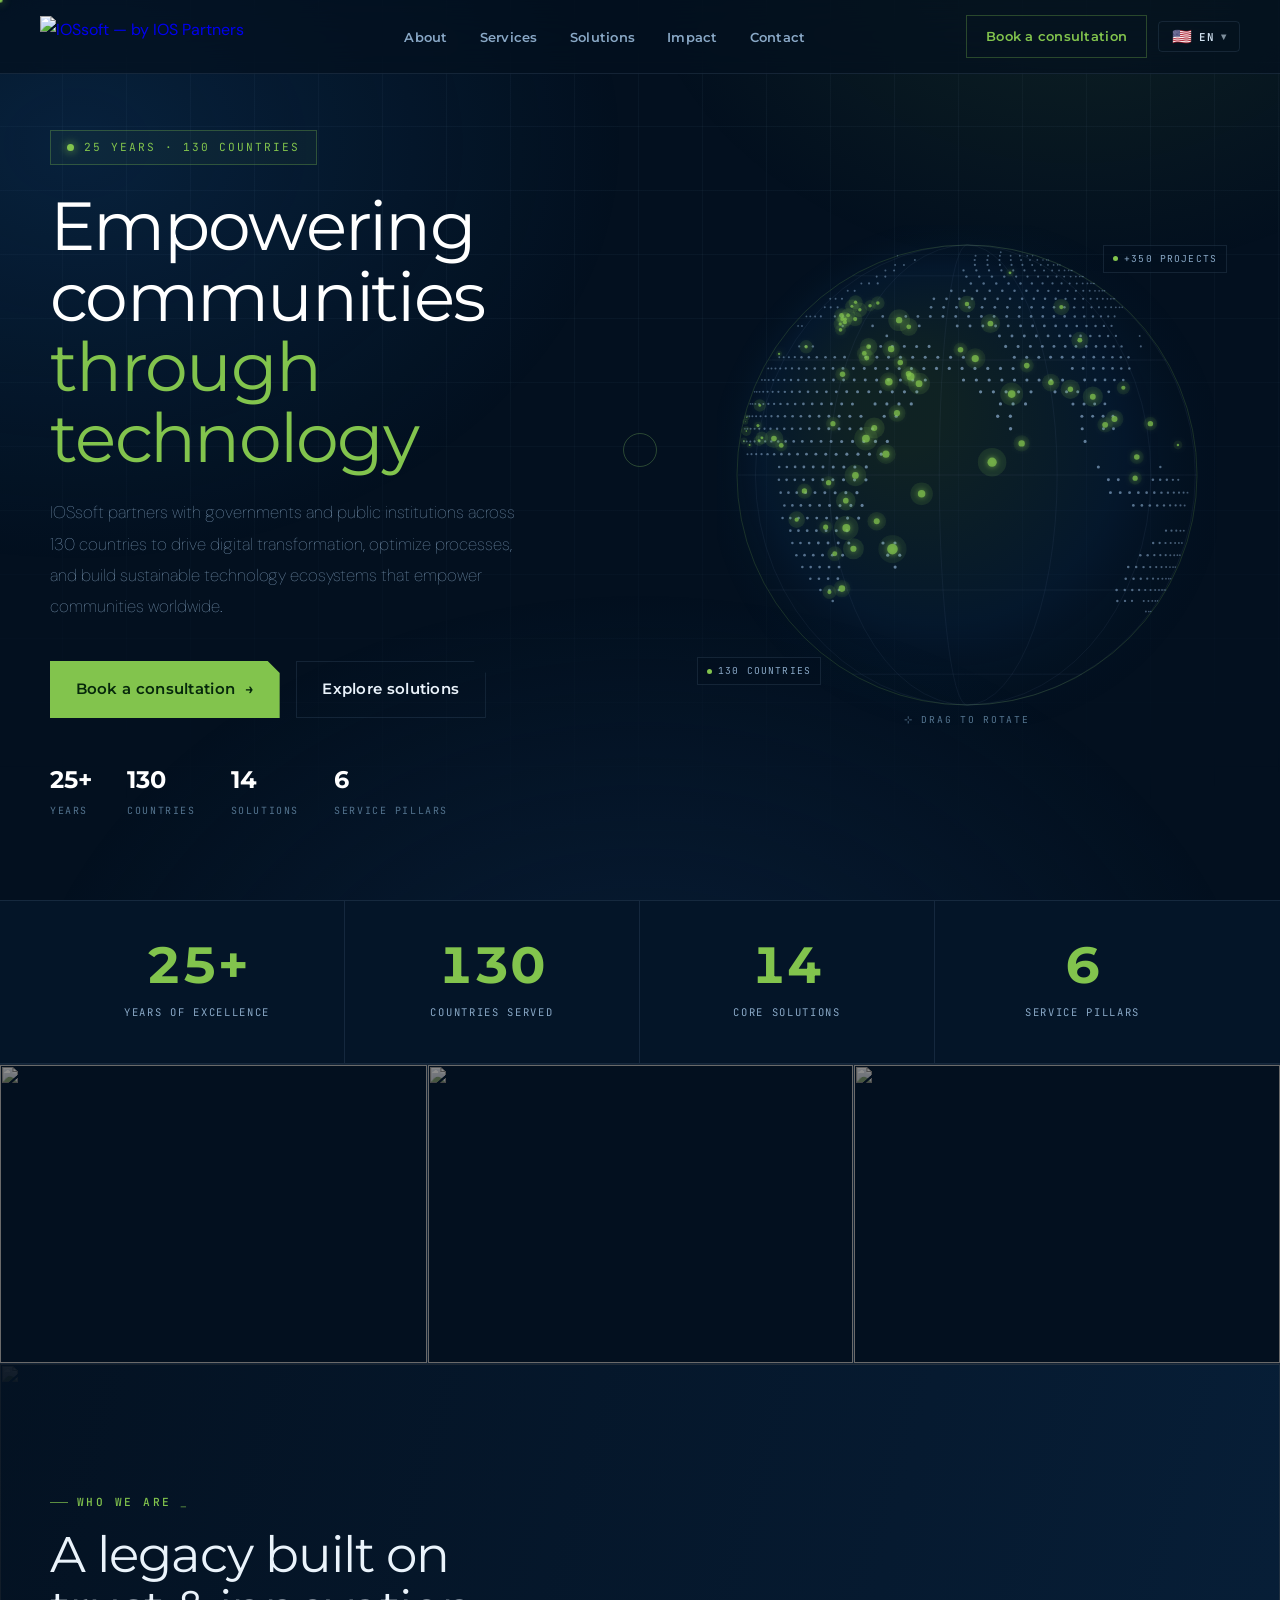
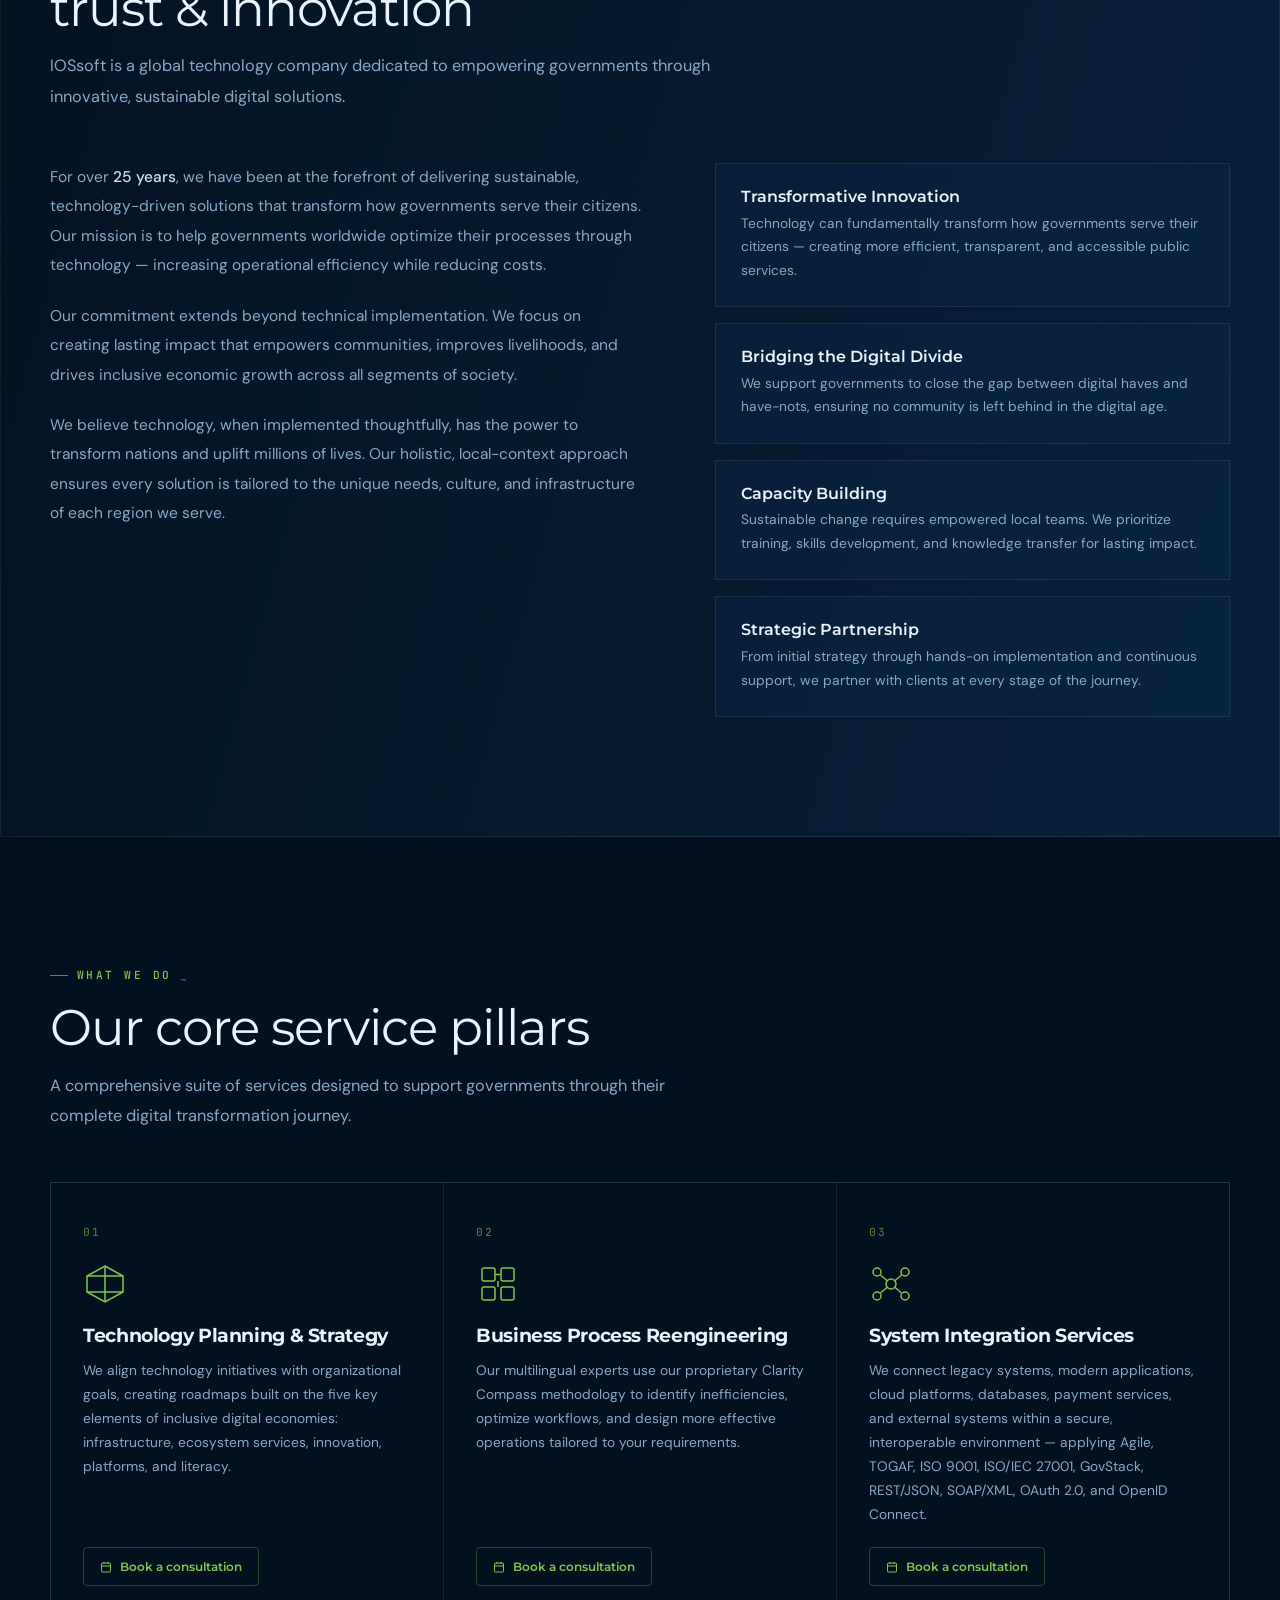
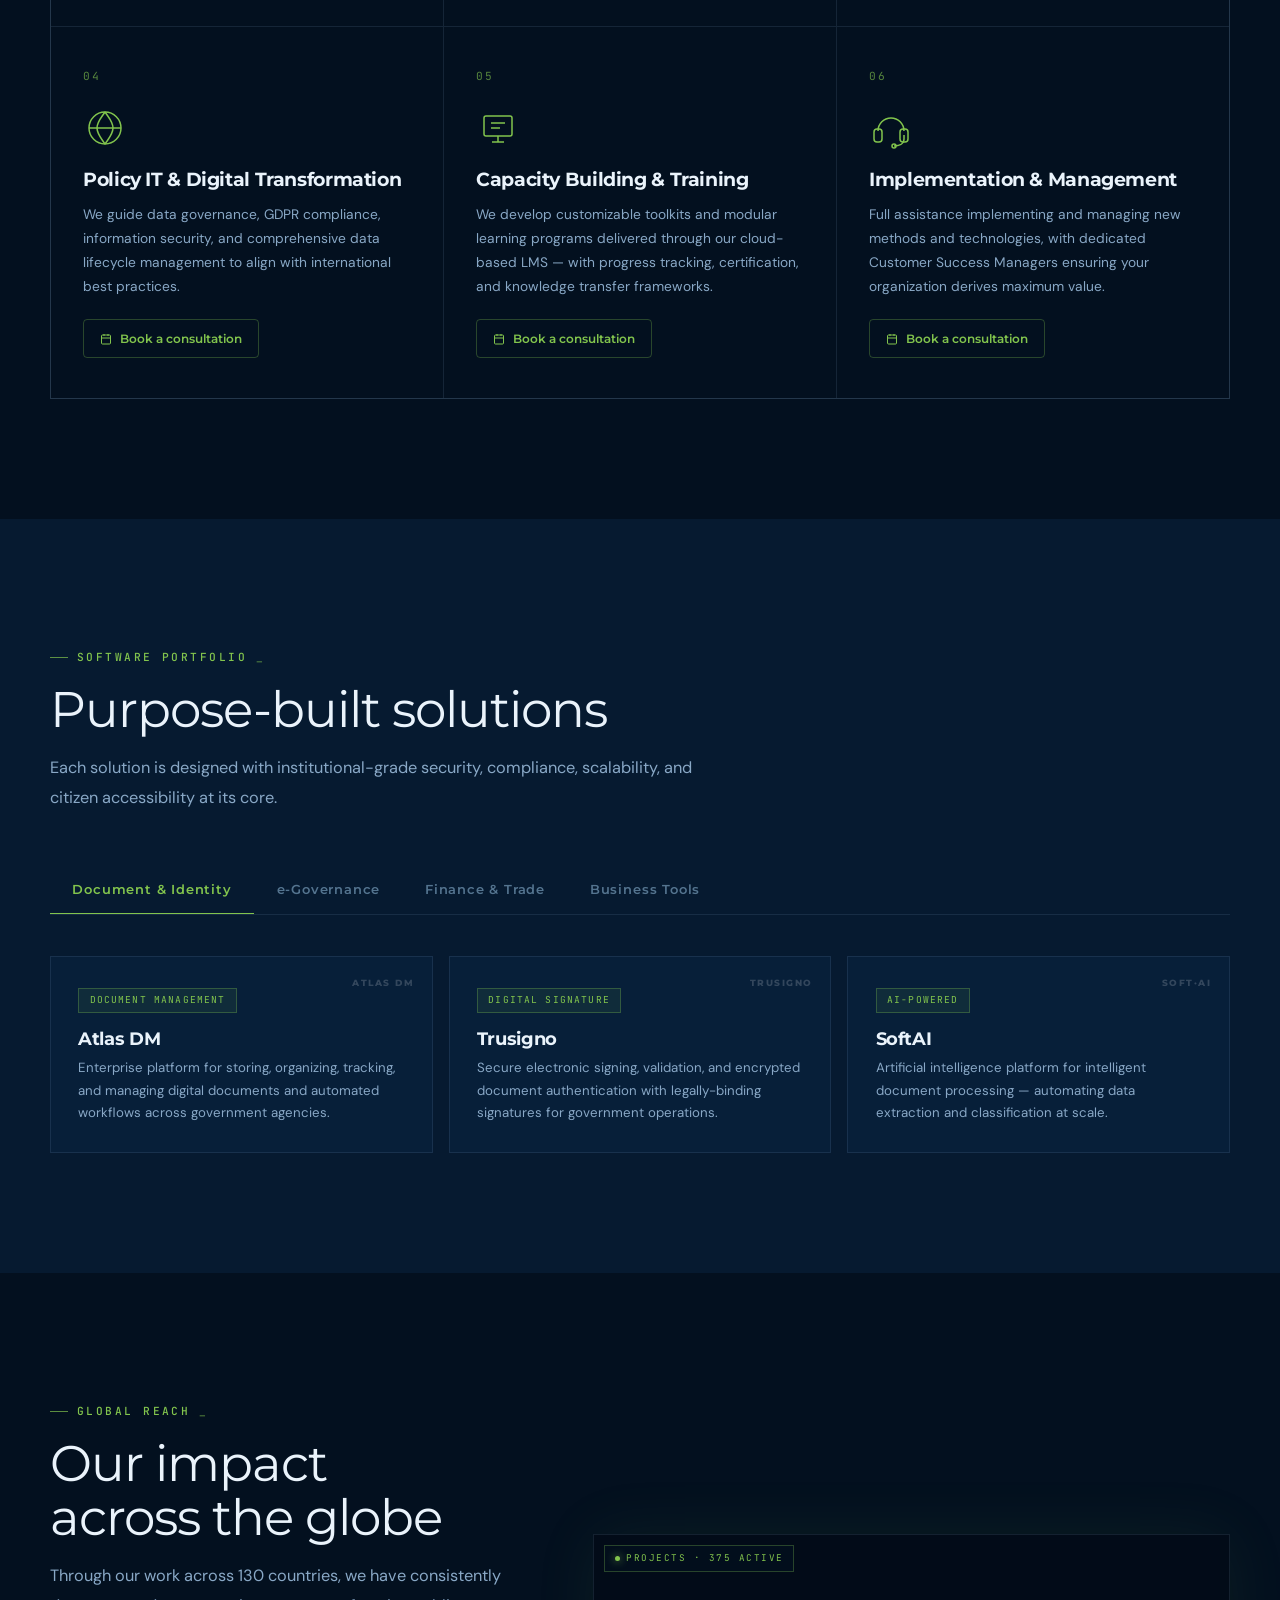
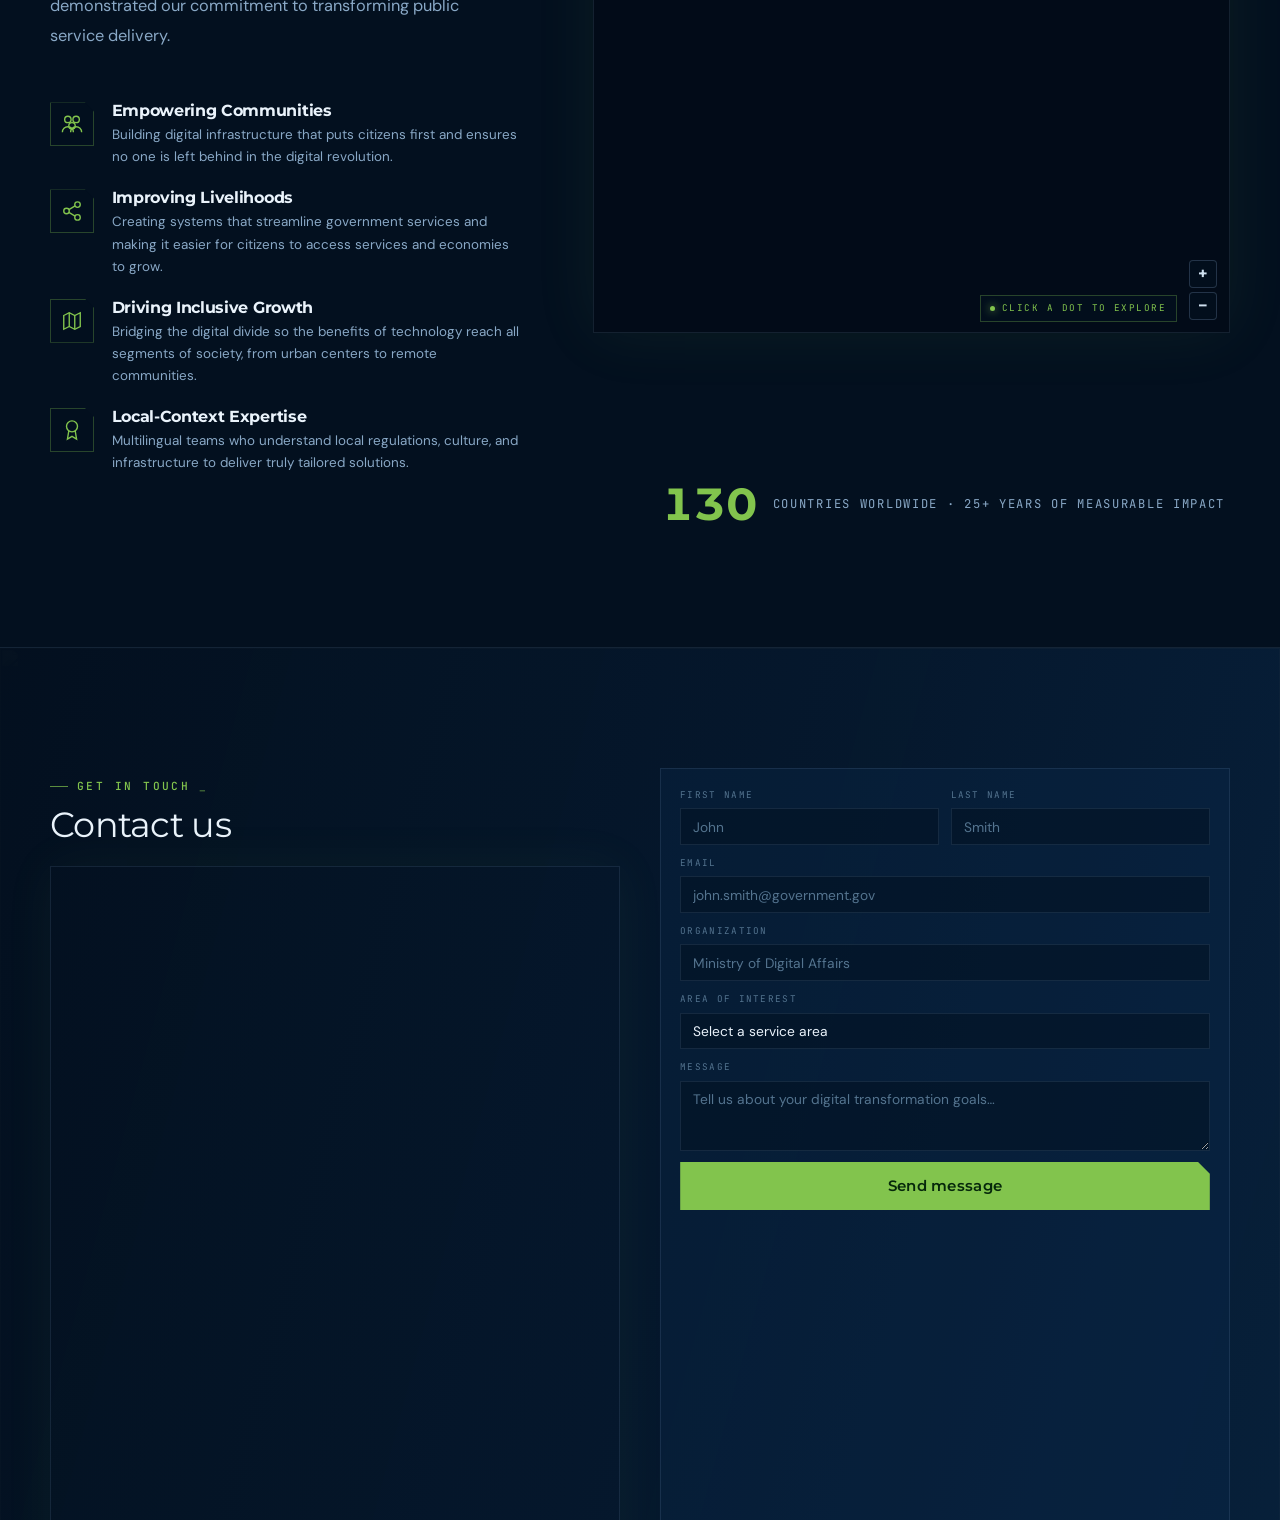
==== commit 442f6360: "Add files via upload" ====
--- a/IOSsoft Website.html
+++ b/IOSsoft Website.html
@@ -261,7 +261,6 @@
   
         </div>
         <div class="offices-map-wrap offices-map-fill">
-          <button class="offices-expand-btn" id="officesExpandBtn" title="View full map"><svg width="13" height="13" viewBox="0 0 24 24" fill="none" stroke="currentColor" stroke-width="2"><path d="M8 3H5a2 2 0 0 0-2 2v3m18 0V5a2 2 0 0 0-2-2h-3m0 18h3a2 2 0 0 0 2-2v-3M3 16v3a2 2 0 0 0 2 2h3"/></svg> Expand</button>
           <canvas id="officesMapCanvas"></canvas>
           <div class="offices-call-bar">
             <a href="tel:+13056482877" class="offices-call-btn">
